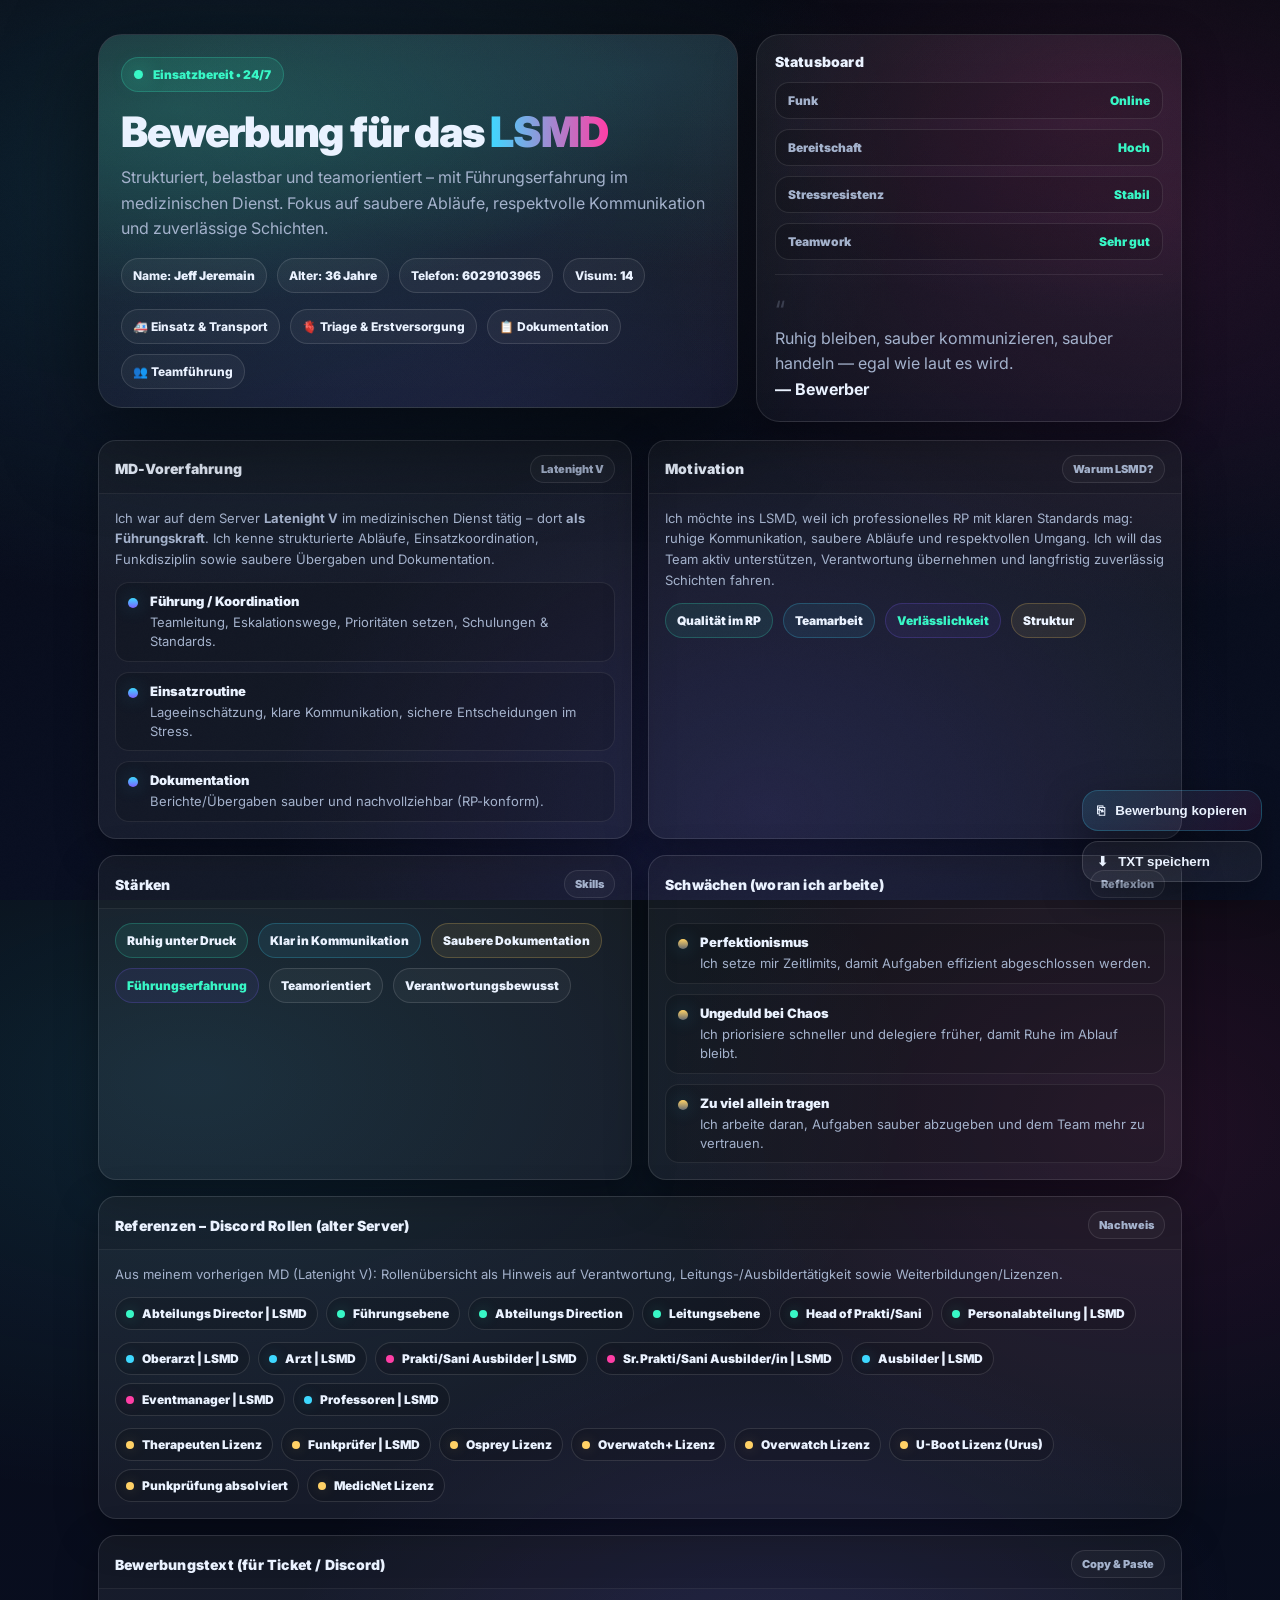
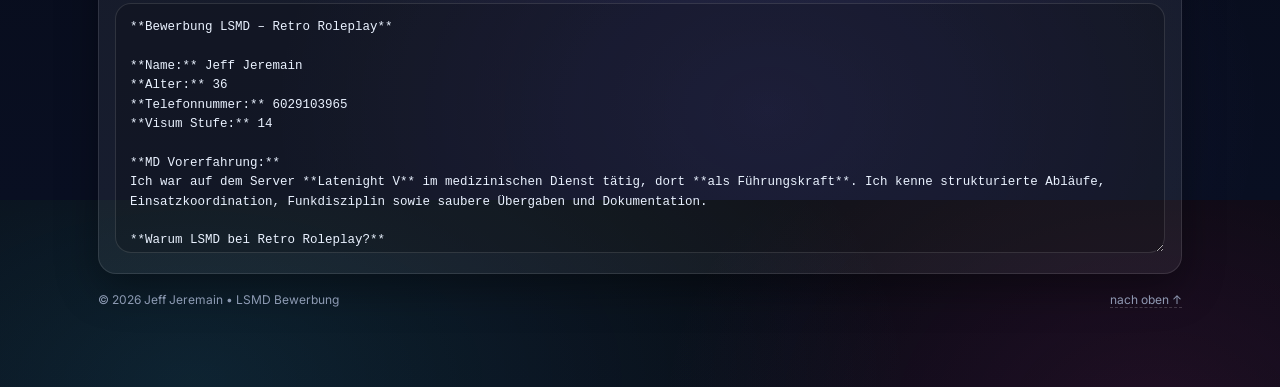
==== index.html @ af3aaa8c "Update index.html" ====
<!doctype html>
<html lang="de">
<head>
  <meta charset="utf-8" />
  <meta name="viewport" content="width=device-width,initial-scale=1" />
  <meta name="theme-color" content="#0b0f1c" />
  <title>LSMD Bewerbung – Jeff Jeremain</title>

  <link rel="preconnect" href="https://fonts.googleapis.com">
  <link rel="preconnect" href="https://fonts.gstatic.com" crossorigin>
  <link href="https://fonts.googleapis.com/css2?family=Inter:wght@400;600;700;800;900&display=swap" rel="stylesheet">

  <style>
    :root{
      --bg:#070912;
      --bg2:#090f22;
      --card: rgba(255,255,255,.06);
      --card2: rgba(255,255,255,.045);
      --stroke: rgba(255,255,255,.12);
      --text:#eaf2ff;
      --muted:#a4b2cc;

      --mint:#38f7c6;
      --cyan:#3ed8ff;
      --violet:#7b61ff;
      --pink:#ff3ea6;
      --amber:#ffd166;

      --shadow: 0 26px 90px rgba(0,0,0,.55);
      --shadow2: 0 14px 40px rgba(0,0,0,.35);
      --r: 18px;
      --r2: 24px;

      --mono: ui-monospace, SFMono-Regular, Menlo, Monaco, Consolas, "Liberation Mono", "Courier New", monospace;
    }

    *{box-sizing:border-box}
    html,body{height:100%}
    body{
      margin:0;
      font-family: Inter, system-ui, -apple-system, Segoe UI, Roboto, Arial, sans-serif;
      color: var(--text);
      background:
        radial-gradient(1200px 700px at 15% 20%, rgba(62,216,255,.12), transparent 60%),
        radial-gradient(900px 700px at 90% 25%, rgba(255,62,166,.10), transparent 55%),
        radial-gradient(900px 700px at 60% 90%, rgba(123,97,255,.12), transparent 55%),
        linear-gradient(180deg, var(--bg), var(--bg2));
      overflow-x:hidden;
    }

    /* soft noise overlay */
    .noise{
      position:fixed; inset:0;
      background-image: url("data:image/svg+xml,%3Csvg xmlns='http://www.w3.org/2000/svg' width='120' height='120'%3E%3Cfilter id='n'%3E%3CfeTurbulence type='fractalNoise' baseFrequency='.8' numOctaves='3' stitchTiles='stitch'/%3E%3C/filter%3E%3Crect width='120' height='120' filter='url(%23n)' opacity='.18'/%3E%3C/svg%3E");
      opacity:.08;
      mix-blend-mode: overlay;
      pointer-events:none;
    }

    .wrap{
      max-width: 1120px;
      margin: 0 auto;
      padding: 34px 18px 80px;
    }

    /* Header (no boxes, just clean headline) */
    .headline{
      display:grid;
      grid-template-columns: 1.2fr .8fr;
      gap: 18px;
      align-items: start;
      margin-bottom: 18px;
    }

    .titleCard{
      border-radius: var(--r2);
      background: linear-gradient(180deg, rgba(255,255,255,.07), rgba(255,255,255,.03));
      border: 1px solid rgba(255,255,255,.10);
      box-shadow: var(--shadow);
      padding: 22px 22px 18px;
      position:relative;
      overflow:hidden;
    }
    .titleCard:before{
      content:"";
      position:absolute; inset:-2px;
      background:
        radial-gradient(700px 280px at 12% 20%, rgba(56,247,198,.18), transparent 70%),
        radial-gradient(700px 280px at 85% 10%, rgba(62,216,255,.12), transparent 70%),
        radial-gradient(900px 450px at 60% 110%, rgba(123,97,255,.10), transparent 65%);
      pointer-events:none;
      opacity:1;
    }

    .pill{
      display:inline-flex;
      align-items:center;
      gap:10px;
      padding: 9px 12px;
      border-radius: 999px;
      background: rgba(56,247,198,.10);
      border: 1px solid rgba(56,247,198,.22);
      color: var(--mint);
      font-weight: 900;
      font-size: 12px;
      position:relative;
      z-index:1;
    }
    .dot{
      width: 9px; height: 9px;
      border-radius: 50%;
      background: var(--mint);
      box-shadow: 0 0 20px rgba(56,247,198,.6);
    }

    h1{
      margin: 14px 0 8px;
      font-size: 42px;
      letter-spacing: -1.2px;
      font-weight: 900;
      position:relative;
      z-index:1;
    }
    .grad{
      background: linear-gradient(90deg, var(--cyan), var(--pink));
      -webkit-background-clip:text;
      background-clip:text;
      color: transparent;
    }
    .lead{
      margin:0;
      color: var(--muted);
      line-height: 1.6;
      max-width: 64ch;
      position:relative;
      z-index:1;
    }

    .miniMeta{
      margin-top: 16px;
      display:flex;
      flex-wrap:wrap;
      gap: 10px;
      position:relative;
      z-index:1;
    }
    .chip{
      padding: 9px 11px;
      border-radius: 999px;
      border: 1px solid rgba(255,255,255,.12);
      background: rgba(255,255,255,.045);
      font-weight: 800;
      font-size: 12px;
      color: var(--text);
    }
    .chip b{font-weight:900}

    /* Side info card */
    .side{
      border-radius: var(--r2);
      background: linear-gradient(180deg, rgba(255,255,255,.06), rgba(255,255,255,.03));
      border: 1px solid rgba(255,255,255,.10);
      box-shadow: var(--shadow2);
      padding: 18px;
      overflow:hidden;
      position:relative;
    }
    .side:before{
      content:"";
      position:absolute; inset:-2px;
      background: radial-gradient(500px 300px at 80% 20%, rgba(255,62,166,.10), transparent 70%);
      pointer-events:none;
      opacity:.9;
    }
    .side h2{
      margin:0 0 12px;
      font-size: 14px;
      letter-spacing:.2px;
      font-weight: 900;
      position:relative;
      z-index:1;
    }
    .rows{
      display:grid;
      gap: 10px;
      position:relative;
      z-index:1;
    }
    .row{
      display:flex;
      align-items:center;
      justify-content:space-between;
      gap: 12px;
      padding: 10px 12px;
      border-radius: 14px;
      border: 1px solid rgba(255,255,255,.10);
      background: rgba(0,0,0,.15);
    }
    .k{
      color: var(--muted);
      font-weight: 900;
      font-size: 12px;
    }
    .v{
      font-weight: 900;
      font-size: 12px;
      color: var(--mint);
    }

    .quote{
      margin-top: 14px;
      padding-top: 14px;
      border-top: 1px solid rgba(255,255,255,.08);
      color: var(--muted);
      line-height: 1.6;
      position:relative;
      z-index:1;
    }
    .quote strong{color:var(--text)}
    .quote .q{
      font-size: 28px;
      opacity: .25;
      margin-bottom: -8px;
    }

    /* Main layout */
    .grid{
      margin-top: 18px;
      display:grid;
      grid-template-columns: 1fr 1fr;
      gap: 16px;
    }

    .card{
      border-radius: var(--r);
      background: var(--card);
      border: 1px solid rgba(255,255,255,.11);
      box-shadow: var(--shadow2);
      overflow:hidden;
    }
    .cardHead{
      padding: 14px 16px 10px;
      background: rgba(0,0,0,.12);
      border-bottom: 1px solid rgba(255,255,255,.07);
      display:flex;
      align-items:center;
      justify-content:space-between;
      gap: 10px;
    }
    .cardHead h3{
      margin:0;
      font-size: 14px;
      font-weight: 900;
      letter-spacing:.2px;
    }
    .badge{
      font-size: 11px;
      font-weight: 900;
      color: var(--muted);
      border: 1px solid rgba(255,255,255,.10);
      padding: 6px 10px;
      border-radius: 999px;
      background: rgba(255,255,255,.03);
      white-space:nowrap;
    }
    .cardBody{padding: 14px 16px 16px;}
    .p{margin:0; color: var(--muted); line-height: 1.6; font-size: 13px}

    .timeline{
      margin-top: 12px;
      display:grid;
      gap: 10px;
    }
    .tl{
      display:flex;
      gap: 12px;
      padding: 10px 12px;
      border-radius: 14px;
      background: rgba(0,0,0,.14);
      border: 1px solid rgba(255,255,255,.08);
      align-items:flex-start;
    }
    .b{
      width: 10px; height: 10px;
      border-radius: 50%;
      margin-top: 5px;
      background: linear-gradient(180deg, var(--cyan), var(--violet));
      box-shadow: 0 0 18px rgba(62,216,255,.28);
      flex:0 0 auto;
    }
    .tlt{font-weight: 900; font-size: 13px}
    .tld{margin-top:4px; color: var(--muted); font-size: 13px; line-height: 1.45}

    .pillset{
      margin-top: 12px;
      display:flex;
      flex-wrap:wrap;
      gap: 10px;
    }
    .pill2{
      padding: 9px 11px;
      border-radius: 999px;
      font-weight: 900;
      font-size: 12px;
      border: 1px solid rgba(255,255,255,.12);
      background: rgba(255,255,255,.045);
    }
    .pill2.m{border-color: rgba(56,247,198,.22); background: rgba(56,247,198,.08)}
    .pill2.c{border-color: rgba(62,216,255,.22); background: rgba(62,216,255,.08)}
    .pill2.v{border-color: rgba(123,97,255,.22); background: rgba(123,97,255,.08)}
    .pill2.a{border-color: rgba(255,209,102,.22); background: rgba(255,209,102,.08)}

    /* Roles */
    .roleGrid{
      display:flex;
      flex-wrap:wrap;
      gap: 8px;
      margin-top: 12px;
    }
    .tag{
      padding: 8px 10px;
      border-radius: 999px;
      border: 1px solid rgba(255,255,255,.12);
      background: rgba(0,0,0,.14);
      font-weight: 900;
      font-size: 12px;
      display:inline-flex;
      align-items:center;
      gap: 8px;
    }
    .mini{
      width: 8px; height: 8px;
      border-radius: 50%;
      background: var(--cyan);
      box-shadow: 0 0 14px rgba(62,216,255,.25);
    }
    .leadTag .mini{background: var(--mint); box-shadow: 0 0 14px rgba(56,247,198,.25)}
    .licTag .mini{background: var(--amber); box-shadow: 0 0 14px rgba(255,209,102,.22)}
    .specTag .mini{background: var(--pink); box-shadow: 0 0 14px rgba(255,62,166,.22)}

    /* Ticket text */
    .wide{grid-column: 1 / -1;}
    textarea{
      width:100%;
      min-height: 250px;
      resize: vertical;
      border-radius: 16px;
      border:1px solid rgba(255,255,255,.12);
      background: rgba(0,0,0,.18);
      color: var(--text);
      padding: 14px;
      font-family: var(--mono);
      font-size: 12.5px;
      line-height: 1.55;
      outline:none;
    }

    /* Floating buttons (no top boxes) */
    .fab{
      position: fixed;
      right: 18px;
      bottom: 18px;
      display:flex;
      flex-direction:column;
      gap: 10px;
      z-index: 99;
    }
    .fab button{
      border: 1px solid rgba(255,255,255,.13);
      background: rgba(255,255,255,.06);
      color: var(--text);
      border-radius: 16px;
      padding: 12px 14px;
      font-weight: 900;
      cursor:pointer;
      box-shadow: var(--shadow2);
      display:flex;
      align-items:center;
      gap: 10px;
      transition: transform .12s ease, border-color .12s ease, background .12s ease;
    }
    .fab button:hover{transform: translateY(-1px); border-color: rgba(255,255,255,.25)}
    .fab button.primary{
      background: linear-gradient(135deg, rgba(62,216,255,.12), rgba(255,62,166,.10));
      border-color: rgba(62,216,255,.22);
    }

    /* Toast */
    .toast{
      position: fixed;
      left: 50%;
      bottom: 22px;
      transform: translateX(-50%);
      background: rgba(10,14,28,.88);
      border: 1px solid rgba(255,255,255,.12);
      padding: 10px 12px;
      border-radius: 999px;
      font-weight: 900;
      font-size: 12px;
      color: var(--text);
      box-shadow: var(--shadow2);
      backdrop-filter: blur(10px);
      opacity: 0;
      pointer-events:none;
      transition: opacity .18s ease, transform .18s ease;
      z-index: 100;
    }
    .toast.show{opacity:1; transform: translateX(-50%) translateY(-4px)}

    footer{
      margin-top: 18px;
      color: rgba(164,178,204,.85);
      font-size: 12px;
      display:flex;
      justify-content:space-between;
      gap: 12px;
      flex-wrap:wrap;
    }
    footer a{
      color: inherit;
      text-decoration:none;
      border-bottom: 1px dashed rgba(255,255,255,.18);
    }
    footer a:hover{border-bottom-color: rgba(255,255,255,.45)}

    @media (max-width: 980px){
      .headline{grid-template-columns: 1fr}
      .grid{grid-template-columns: 1fr}
      h1{font-size: 34px}
      .fab{right: 12px; bottom: 12px}
    }
  </style>
</head>

<body>
  <div class="noise" aria-hidden="true"></div>

  <main class="wrap">
    <section class="headline" aria-label="Titelbereich">
      <div class="titleCard">
        <div class="pill"><span class="dot"></span> Einsatzbereit • 24/7</div>
        <h1>Bewerbung für das <span class="grad">LSMD</span></h1>
        <p class="lead">
          Strukturiert, belastbar und teamorientiert – mit Führungserfahrung im medizinischen Dienst.
          Fokus auf saubere Abläufe, respektvolle Kommunikation und zuverlässige Schichten.
        </p>

        <div class="miniMeta" aria-label="Kurzdaten">
          <span class="chip">Name: <b>Jeff Jeremain</b></span>
          <span class="chip">Alter: <b>36 Jahre</b></span>
          <span class="chip">Telefon: <b>6029103965</b></span>
          <span class="chip">Visum: <b>14</b></span>
        </div>

        <div class="miniMeta" aria-label="Skills">
          <span class="chip">🚑 Einsatz & Transport</span>
          <span class="chip">🫀 Triage & Erstversorgung</span>
          <span class="chip">📋 Dokumentation</span>
          <span class="chip">👥 Teamführung</span>
        </div>
      </div>

      <aside class="side" aria-label="Statusboard">
        <h2>Statusboard</h2>
        <div class="rows">
          <div class="row"><span class="k">Funk</span><span class="v">Online</span></div>
          <div class="row"><span class="k">Bereitschaft</span><span class="v">Hoch</span></div>
          <div class="row"><span class="k">Stressresistenz</span><span class="v">Stabil</span></div>
          <div class="row"><span class="k">Teamwork</span><span class="v">Sehr gut</span></div>
        </div>

        <div class="quote">
          <div class="q">“</div>
          Ruhig bleiben, sauber kommunizieren, sauber handeln — egal wie laut es wird.<br>
          <strong>— Bewerber</strong>
        </div>
      </aside>
    </section>

    <section class="grid" aria-label="Inhalte">
      <article class="card">
        <div class="cardHead">
          <h3>MD-Vorerfahrung</h3>
          <span class="badge">Latenight V</span>
        </div>
        <div class="cardBody">
          <p class="p">
            Ich war auf dem Server <b>Latenight V</b> im medizinischen Dienst tätig – dort <b>als Führungskraft</b>.
            Ich kenne strukturierte Abläufe, Einsatzkoordination, Funkdisziplin sowie saubere Übergaben und Dokumentation.
          </p>

          <div class="timeline">
            <div class="tl">
              <span class="b"></span>
              <div>
                <div class="tlt">Führung / Koordination</div>
                <div class="tld">Teamleitung, Eskalationswege, Prioritäten setzen, Schulungen & Standards.</div>
              </div>
            </div>
            <div class="tl">
              <span class="b"></span>
              <div>
                <div class="tlt">Einsatzroutine</div>
                <div class="tld">Lageeinschätzung, klare Kommunikation, sichere Entscheidungen im Stress.</div>
              </div>
            </div>
            <div class="tl">
              <span class="b"></span>
              <div>
                <div class="tlt">Dokumentation</div>
                <div class="tld">Berichte/Übergaben sauber und nachvollziehbar (RP-konform).</div>
              </div>
            </div>
          </div>
        </div>
      </article>

      <article class="card">
        <div class="cardHead">
          <h3>Motivation</h3>
          <span class="badge">Warum LSMD?</span>
        </div>
        <div class="cardBody">
          <p class="p">
            Ich möchte ins LSMD, weil ich professionelles RP mit klaren Standards mag: ruhige Kommunikation,
            saubere Abläufe und respektvollen Umgang. Ich will das Team aktiv unterstützen, Verantwortung übernehmen
            und langfristig zuverlässig Schichten fahren.
          </p>

          <div class="pillset">
            <span class="pill2 m">Qualität im RP</span>
            <span class="pill2 c">Teamarbeit</span>
            <span class="pill2 v">Verlässlichkeit</span>
            <span class="pill2 a">Struktur</span>
          </div>
        </div>
      </article>

      <article class="card">
        <div class="cardHead">
          <h3>Stärken</h3>
          <span class="badge">Skills</span>
        </div>
        <div class="cardBody">
          <div class="pillset" style="margin-top:0">
            <span class="pill2 m">Ruhig unter Druck</span>
            <span class="pill2 c">Klar in Kommunikation</span>
            <span class="pill2 a">Saubere Dokumentation</span>
            <span class="pill2 v">Führungserfahrung</span>
            <span class="pill2">Teamorientiert</span>
            <span class="pill2">Verantwortungsbewusst</span>
          </div>
        </div>
      </article>

      <article class="card">
        <div class="cardHead">
          <h3>Schwächen (woran ich arbeite)</h3>
          <span class="badge">Reflexion</span>
        </div>
        <div class="cardBody">
          <div class="timeline" style="margin-top:0">
            <div class="tl">
              <span class="b" style="background:linear-gradient(180deg,var(--amber),rgba(255,255,255,.35))"></span>
              <div>
                <div class="tlt">Perfektionismus</div>
                <div class="tld">Ich setze mir Zeitlimits, damit Aufgaben effizient abgeschlossen werden.</div>
              </div>
            </div>
            <div class="tl">
              <span class="b" style="background:linear-gradient(180deg,var(--amber),rgba(255,255,255,.35))"></span>
              <div>
                <div class="tlt">Ungeduld bei Chaos</div>
                <div class="tld">Ich priorisiere schneller und delegiere früher, damit Ruhe im Ablauf bleibt.</div>
              </div>
            </div>
            <div class="tl">
              <span class="b" style="background:linear-gradient(180deg,var(--amber),rgba(255,255,255,.35))"></span>
              <div>
                <div class="tlt">Zu viel allein tragen</div>
                <div class="tld">Ich arbeite daran, Aufgaben sauber abzugeben und dem Team mehr zu vertrauen.</div>
              </div>
            </div>
          </div>
        </div>
      </article>

      <article class="card wide">
        <div class="cardHead">
          <h3>Referenzen – Discord Rollen (alter Server)</h3>
          <span class="badge">Nachweis</span>
        </div>
        <div class="cardBody">
          <p class="p">
            Aus meinem vorherigen MD (Latenight V): Rollenübersicht als Hinweis auf Verantwortung, Leitungs-/Ausbildertätigkeit
            sowie Weiterbildungen/Lizenzen.
          </p>

          <div class="roleGrid" aria-label="Führung">
            <span class="tag leadTag"><span class="mini"></span> Abteilungs Director | LSMD</span>
            <span class="tag leadTag"><span class="mini"></span> Führungsebene</span>
            <span class="tag leadTag"><span class="mini"></span> Abteilungs Direction</span>
            <span class="tag leadTag"><span class="mini"></span> Leitungsebene</span>
            <span class="tag leadTag"><span class="mini"></span> Head of Prakti/Sani</span>
            <span class="tag leadTag"><span class="mini"></span> Personalabteilung | LSMD</span>
          </div>

          <div class="roleGrid" aria-label="Rang">
            <span class="tag"><span class="mini"></span> Oberarzt | LSMD</span>
            <span class="tag"><span class="mini"></span> Arzt | LSMD</span>
            <span class="tag specTag"><span class="mini"></span> Prakti/Sani Ausbilder | LSMD</span>
            <span class="tag specTag"><span class="mini"></span> Sr. Prakti/Sani Ausbilder/in | LSMD</span>
            <span class="tag"><span class="mini"></span> Ausbilder | LSMD</span>
            <span class="tag specTag"><span class="mini"></span> Eventmanager | LSMD</span>
            <span class="tag"><span class="mini"></span> Professoren | LSMD</span>
          </div>

          <div class="roleGrid" aria-label="Lizenzen">
            <span class="tag licTag"><span class="mini"></span> Therapeuten Lizenz</span>
            <span class="tag licTag"><span class="mini"></span> Funkprüfer | LSMD</span>
            <span class="tag licTag"><span class="mini"></span> Osprey Lizenz</span>
            <span class="tag licTag"><span class="mini"></span> Overwatch+ Lizenz</span>
            <span class="tag licTag"><span class="mini"></span> Overwatch Lizenz</span>
            <span class="tag licTag"><span class="mini"></span> U-Boot Lizenz (Urus)</span>
            <span class="tag licTag"><span class="mini"></span> Punkprüfung absolviert</span>
            <span class="tag licTag"><span class="mini"></span> MedicNet Lizenz</span>
          </div>
        </div>
      </article>

      <article class="card wide">
        <div class="cardHead">
          <h3>Bewerbungstext (für Ticket / Discord)</h3>
          <span class="badge">Copy & Paste</span>
        </div>
        <div class="cardBody">
<textarea id="applicationText" spellcheck="false">**Bewerbung LSMD – Retro Roleplay**

**Name:** Jeff Jeremain
**Alter:** 36
**Telefonnummer:** 6029103965
**Visum Stufe:** 14

**MD Vorerfahrung:**
Ich war auf dem Server **Latenight V** im medizinischen Dienst tätig, dort **als Führungskraft**. Ich kenne strukturierte Abläufe, Einsatzkoordination, Funkdisziplin sowie saubere Übergaben und Dokumentation.

**Warum LSMD bei Retro Roleplay?**
Ich möchte ins LSMD, weil ich professionelles RP mit klaren Standards mag: ruhige Kommunikation, saubere Abläufe und respektvollen Umgang. Ich will das Team aktiv unterstützen, Verantwortung übernehmen und langfristig zuverlässig Schichten fahren.

**Stärken:**
- ruhig & belastbar unter Druck
- teamorientiert und klar in der Kommunikation
- strukturierte Arbeitsweise + Dokumentation

**Schwächen (woran ich arbeite):**
- Perfektionismus → ich setze mir Zeitlimits
- Ungeduld bei Chaos → Prioritäten schneller setzen
- Aufgaben abgeben → besser delegieren

**Referenzen (alter Server – Latenight V / LSMD):**
- Leitung/Führung & Personalabteilung (u.a. Abteilungs Director, Head of Prakti/Sani)
- Oberarzt / Ausbilder (Prakti/Sani, Sr. Ausbilder/in)
- Lizenzen/Weiterbildung (Funkprüfer, MedicNet, Overwatch, Osprey, u.a.)

Ich freue mich auf ein Gespräch / eine Probeschicht.</textarea>
        </div>
      </article>
    </section>

    <footer>
      <div>© <span id="year"></span> Jeff Jeremain • LSMD Bewerbung</div>
      <div><a href="#" id="top">nach oben ↑</a></div>
    </footer>
  </main>

  <div class="fab" aria-label="Aktionen">
    <button class="primary" id="copyBtn"><span>⎘</span> Bewerbung kopieren</button>
    <button id="dlBtn"><span>⬇</span> TXT speichern</button>
  </div>

  <div class="toast" id="toast" role="status" aria-live="polite" aria-atomic="true"></div>

  <script>
    const $ = (s) => document.querySelector(s);

    const toast = (msg) => {
      const el = $("#toast");
      el.textContent = msg;
      el.classList.add("show");
      clearTimeout(toast._t);
      toast._t = setTimeout(() => el.classList.remove("show"), 1600);
    };

    const copyApp = async () => {
      const ta = $("#applicationText");
      const txt = ta.value.trim();
      try{
        await navigator.clipboard.writeText(txt);
        toast("Bewerbung kopiert ✅");
      }catch{
        ta.focus(); ta.select();
        document.execCommand("copy");
        toast("Bewerbung kopiert ✅");
      }
    };

    const downloadTxt = () => {
      const txt = $("#applicationText").value.trim();
      const blob = new Blob([txt], { type: "text/plain;charset=utf-8" });
      const url = URL.createObjectURL(blob);
      const a = document.createElement("a");
      a.href = url;
      a.download = "LSMD_Bewerbung_Jeff_Jeremain.txt";
      document.body.appendChild(a);
      a.click();
      a.remove();
      URL.revokeObjectURL(url);
      toast("TXT gespeichert ⬇");
    };

    (() => {
      $("#year").textContent = new Date().getFullYear();

      // Hook both copy buttons (same id in DOM is bad; so target the floating one)
      $("#copyBtn").addEventListener("click", copyApp);
      $("#dlBtn").addEventListener("click", downloadTxt);

      $("#top").addEventListener("click", (e) => {
        e.preventDefault();
        window.scrollTo({ top: 0, behavior: "smooth" });
      });
    })();
  </script>
</body>
</html>
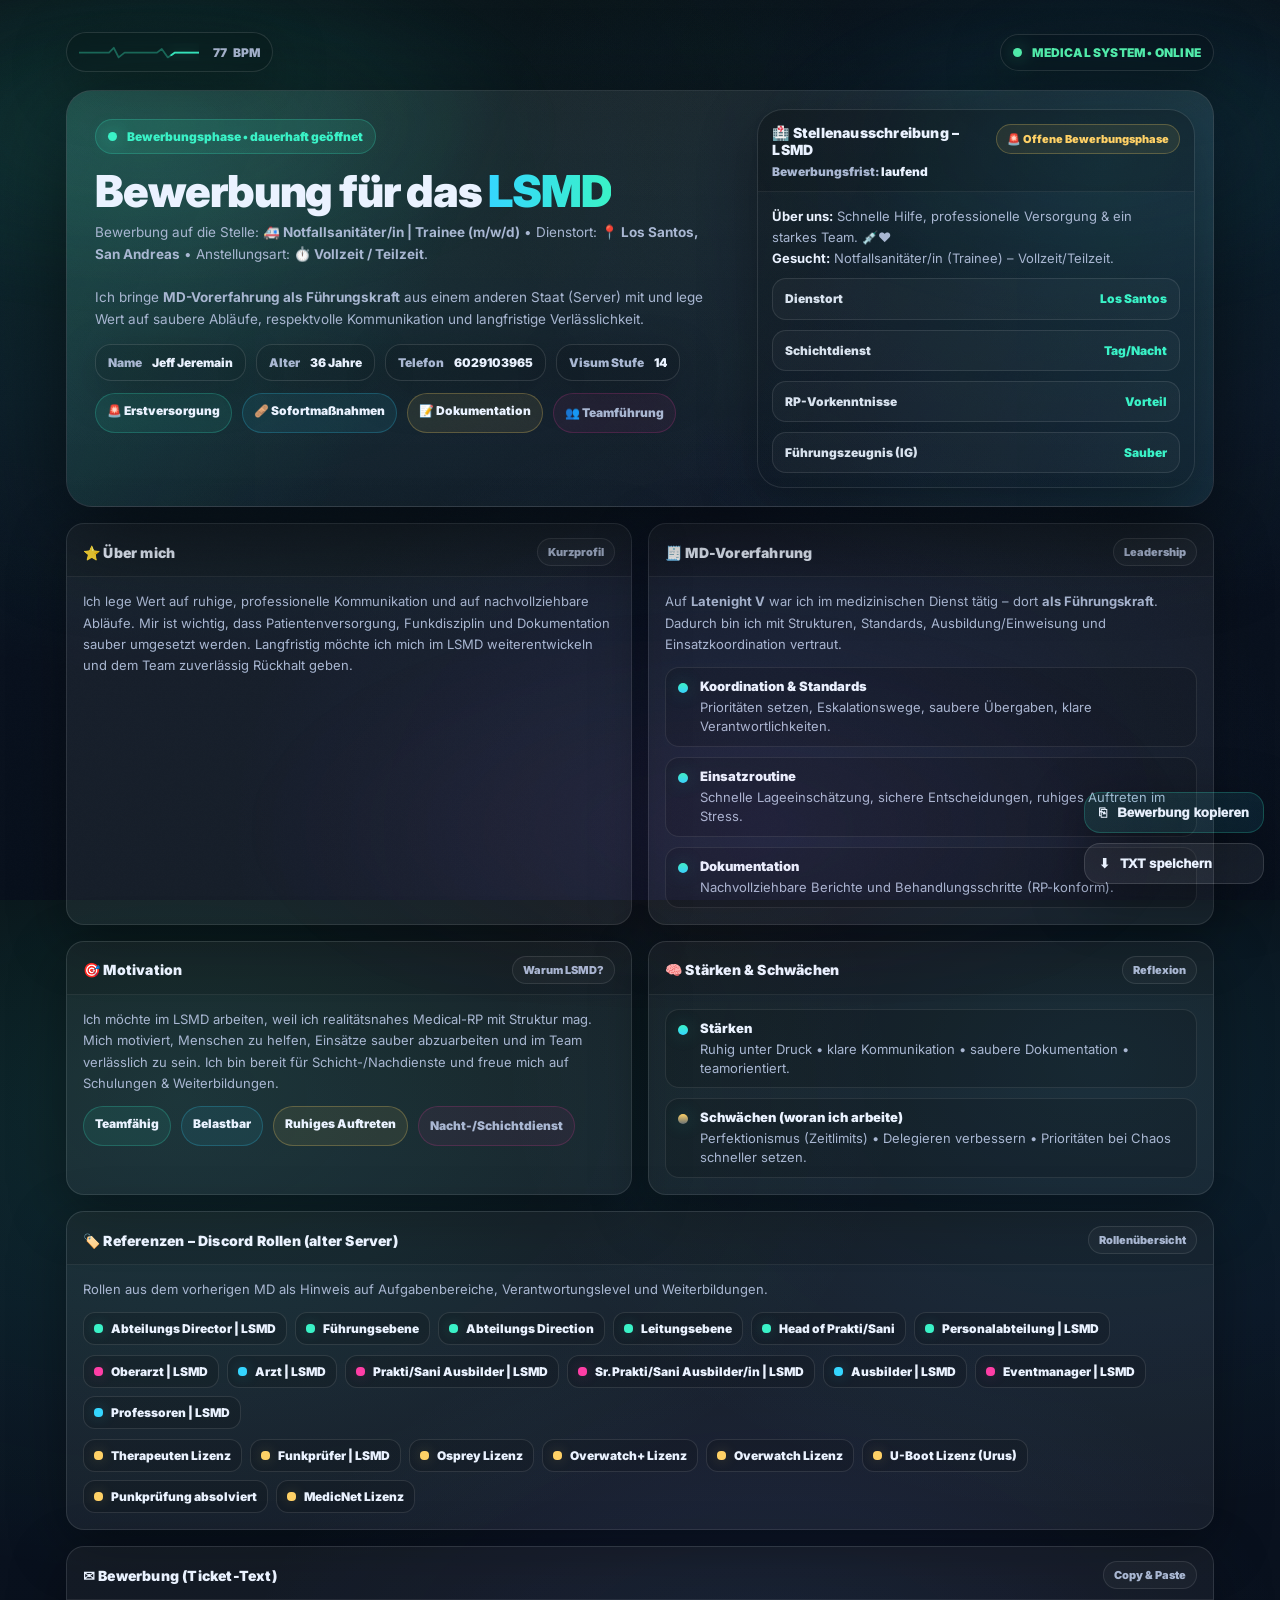
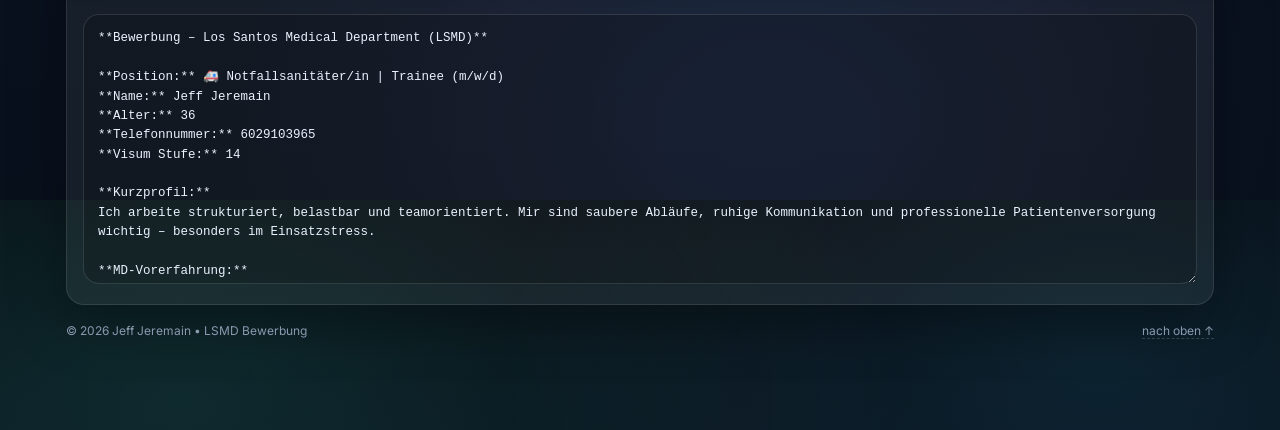
==== commit 0d6fae1b: "Update index.html" ====
--- a/index.html
+++ b/index.html
@@ -2,9 +2,9 @@
 <html lang="de">
 <head>
   <meta charset="utf-8" />
-  <meta name="viewport" content="width=device-width,initial-scale=1" />
-  <meta name="theme-color" content="#0b0f1c" />
-  <title>LSMD Bewerbung – Jeff Jeremain</title>
+  <meta name="viewport" content="width=device-width, initial-scale=1" />
+  <meta name="theme-color" content="#0b1220" />
+  <title>LSMD • Bewerbung • Jeff Jeremain</title>
 
   <link rel="preconnect" href="https://fonts.googleapis.com">
   <link rel="preconnect" href="https://fonts.gstatic.com" crossorigin>
@@ -12,24 +12,28 @@
 
   <style>
     :root{
-      --bg:#070912;
-      --bg2:#090f22;
-      --card: rgba(255,255,255,.06);
-      --card2: rgba(255,255,255,.045);
-      --stroke: rgba(255,255,255,.12);
+      --bg0:#070b12;
+      --bg1:#0a1220;
+      --bg2:#08101c;
+      --panel: rgba(255,255,255,.06);
+      --panel2: rgba(255,255,255,.04);
+      --stroke: rgba(255,255,255,.10);
       --text:#eaf2ff;
-      --muted:#a4b2cc;
-
-      --mint:#38f7c6;
-      --cyan:#3ed8ff;
-      --violet:#7b61ff;
+      --muted:#a9b7d2;
+
+      --mint:#3af2c7;
+      --teal:#16e0c3;
+      --cyan:#35d6ff;
+      --blue:#4d79ff;
       --pink:#ff3ea6;
       --amber:#ffd166;
+      --ok:#54f3b0;
 
       --shadow: 0 26px 90px rgba(0,0,0,.55);
-      --shadow2: 0 14px 40px rgba(0,0,0,.35);
+      --shadow2: 0 16px 55px rgba(0,0,0,.35);
+
       --r: 18px;
-      --r2: 24px;
+      --r2: 26px;
 
       --mono: ui-monospace, SFMono-Regular, Menlo, Monaco, Consolas, "Liberation Mono", "Courier New", monospace;
     }
@@ -39,310 +43,369 @@
     body{
       margin:0;
       font-family: Inter, system-ui, -apple-system, Segoe UI, Roboto, Arial, sans-serif;
-      color: var(--text);
+      color:var(--text);
       background:
-        radial-gradient(1200px 700px at 15% 20%, rgba(62,216,255,.12), transparent 60%),
-        radial-gradient(900px 700px at 90% 25%, rgba(255,62,166,.10), transparent 55%),
-        radial-gradient(900px 700px at 60% 90%, rgba(123,97,255,.12), transparent 55%),
-        linear-gradient(180deg, var(--bg), var(--bg2));
+        radial-gradient(1200px 800px at 14% 22%, rgba(58,242,199,.12), transparent 60%),
+        radial-gradient(1000px 760px at 86% 18%, rgba(53,214,255,.10), transparent 60%),
+        radial-gradient(900px 700px at 60% 92%, rgba(77,121,255,.10), transparent 60%),
+        linear-gradient(180deg, var(--bg0), var(--bg1) 45%, var(--bg2));
       overflow-x:hidden;
     }
 
-    /* soft noise overlay */
+    /* subtle animated aurora ribbons = totally different from previous */
+    .aurora{
+      position:fixed; inset:-10%;
+      filter: blur(24px);
+      opacity:.55;
+      pointer-events:none;
+      background:
+        radial-gradient(600px 260px at 18% 20%, rgba(58,242,199,.16), transparent 70%),
+        radial-gradient(520px 240px at 80% 22%, rgba(53,214,255,.12), transparent 70%),
+        radial-gradient(700px 320px at 55% 85%, rgba(255,62,166,.08), transparent 72%);
+      animation: drift 10s ease-in-out infinite alternate;
+    }
+    @keyframes drift{
+      0%{transform: translate3d(-1.5%, -1%, 0) scale(1.02)}
+      100%{transform: translate3d(1.5%, 1%, 0) scale(1.06)}
+    }
+
+    /* soft noise */
     .noise{
       position:fixed; inset:0;
-      background-image: url("data:image/svg+xml,%3Csvg xmlns='http://www.w3.org/2000/svg' width='120' height='120'%3E%3Cfilter id='n'%3E%3CfeTurbulence type='fractalNoise' baseFrequency='.8' numOctaves='3' stitchTiles='stitch'/%3E%3C/filter%3E%3Crect width='120' height='120' filter='url(%23n)' opacity='.18'/%3E%3C/svg%3E");
+      background-image: url("data:image/svg+xml,%3Csvg xmlns='http://www.w3.org/2000/svg' width='140' height='140'%3E%3Cfilter id='n'%3E%3CfeTurbulence type='fractalNoise' baseFrequency='.85' numOctaves='3' stitchTiles='stitch'/%3E%3C/filter%3E%3Crect width='140' height='140' filter='url(%23n)' opacity='.22'/%3E%3C/svg%3E");
       opacity:.08;
       mix-blend-mode: overlay;
       pointer-events:none;
     }
 
     .wrap{
-      max-width: 1120px;
+      max-width: 1180px;
       margin: 0 auto;
-      padding: 34px 18px 80px;
-    }
-
-    /* Header (no boxes, just clean headline) */
-    .headline{
+      padding: 22px 16px 92px;
+    }
+
+    /* ======= TOP STRIP (like your attached "78 BPM + ONLINE") ======= */
+    .topstrip{
+      display:flex;
+      align-items:center;
+      justify-content:space-between;
+      gap:12px;
+      margin-top: 10px;
+      margin-bottom: 18px;
+      flex-wrap:wrap;
+    }
+
+    .micro{
+      display:inline-flex;
+      align-items:center;
+      gap:10px;
+      padding: 10px 12px;
+      border-radius: 999px;
+      border: 1px solid rgba(255,255,255,.12);
+      background: rgba(0,0,0,.18);
+      box-shadow: var(--shadow2);
+      backdrop-filter: blur(10px);
+    }
+
+    .micro .label{
+      font-weight:900;
+      font-size:12px;
+      color: var(--muted);
+      letter-spacing:.2px;
+    }
+
+    .onlineDot{
+      width:9px;height:9px;border-radius:50%;
+      background: var(--ok);
+      box-shadow: 0 0 18px rgba(84,243,176,.55);
+    }
+    .onlineTxt{
+      font-weight:900;
+      font-size:12px;
+      color: var(--ok);
+      letter-spacing:.2px;
+      white-space:nowrap;
+    }
+
+    /* ======= HERO / MAIN ======= */
+    .hero{
+      border-radius: var(--r2);
+      border: 1px solid rgba(255,255,255,.10);
+      background: linear-gradient(180deg, rgba(255,255,255,.07), rgba(255,255,255,.03));
+      box-shadow: var(--shadow);
+      overflow:hidden;
+      position:relative;
+    }
+
+    /* diagonal medical beam */
+    .hero:before{
+      content:"";
+      position:absolute; inset:-1px;
+      background:
+        linear-gradient(115deg, rgba(58,242,199,.14), transparent 35%),
+        linear-gradient(295deg, rgba(53,214,255,.10), transparent 40%);
+      opacity:.85;
+      pointer-events:none;
+    }
+
+    .heroInner{
       display:grid;
       grid-template-columns: 1.2fr .8fr;
-      gap: 18px;
-      align-items: start;
-      margin-bottom: 18px;
-    }
-
-    .titleCard{
-      border-radius: var(--r2);
-      background: linear-gradient(180deg, rgba(255,255,255,.07), rgba(255,255,255,.03));
-      border: 1px solid rgba(255,255,255,.10);
-      box-shadow: var(--shadow);
-      padding: 22px 22px 18px;
+      gap: 16px;
+      padding: 18px;
       position:relative;
-      overflow:hidden;
-    }
-    .titleCard:before{
-      content:"";
-      position:absolute; inset:-2px;
-      background:
-        radial-gradient(700px 280px at 12% 20%, rgba(56,247,198,.18), transparent 70%),
-        radial-gradient(700px 280px at 85% 10%, rgba(62,216,255,.12), transparent 70%),
-        radial-gradient(900px 450px at 60% 110%, rgba(123,97,255,.10), transparent 65%);
-      pointer-events:none;
-      opacity:1;
-    }
-
-    .pill{
+      z-index:1;
+    }
+
+    .heroMain{
+      padding: 10px 10px 12px;
+    }
+
+    .kicker{
       display:inline-flex;
       align-items:center;
       gap:10px;
       padding: 9px 12px;
       border-radius: 999px;
-      background: rgba(56,247,198,.10);
-      border: 1px solid rgba(56,247,198,.22);
+      background: rgba(58,242,199,.10);
+      border: 1px solid rgba(58,242,199,.22);
       color: var(--mint);
       font-weight: 900;
       font-size: 12px;
-      position:relative;
-      z-index:1;
-    }
-    .dot{
+    }
+    .kicker .dot{
       width: 9px; height: 9px;
       border-radius: 50%;
       background: var(--mint);
-      box-shadow: 0 0 20px rgba(56,247,198,.6);
+      box-shadow: 0 0 18px rgba(58,242,199,.6);
     }
 
     h1{
       margin: 14px 0 8px;
-      font-size: 42px;
+      font-size: 44px;
+      font-weight: 950;
       letter-spacing: -1.2px;
-      font-weight: 900;
-      position:relative;
-      z-index:1;
+      line-height: 1.05;
     }
     .grad{
-      background: linear-gradient(90deg, var(--cyan), var(--pink));
+      background: linear-gradient(90deg, var(--cyan), var(--mint));
       -webkit-background-clip:text;
       background-clip:text;
       color: transparent;
     }
-    .lead{
+    .sub{
       margin:0;
       color: var(--muted);
       line-height: 1.6;
-      max-width: 64ch;
-      position:relative;
-      z-index:1;
-    }
-
-    .miniMeta{
-      margin-top: 16px;
+      max-width: 70ch;
+      font-size: 13.5px;
+    }
+
+    .metaRow{
+      margin-top: 14px;
       display:flex;
       flex-wrap:wrap;
-      gap: 10px;
-      position:relative;
-      z-index:1;
-    }
-    .chip{
-      padding: 9px 11px;
-      border-radius: 999px;
+      gap:10px;
+    }
+    .metaChip{
+      padding: 10px 12px;
+      border-radius: 16px;
       border: 1px solid rgba(255,255,255,.12);
-      background: rgba(255,255,255,.045);
-      font-weight: 800;
+      background: rgba(0,0,0,.14);
+      font-weight: 900;
       font-size: 12px;
-      color: var(--text);
-    }
-    .chip b{font-weight:900}
-
-    /* Side info card */
-    .side{
+      box-shadow: 0 12px 40px rgba(0,0,0,.25);
+    }
+    .metaChip span{color: var(--muted); font-weight: 900; margin-right:8px}
+
+    /* ======= RIGHT PANEL: "Recruitment Notice" ======= */
+    .notice{
       border-radius: var(--r2);
-      background: linear-gradient(180deg, rgba(255,255,255,.06), rgba(255,255,255,.03));
       border: 1px solid rgba(255,255,255,.10);
+      background: rgba(0,0,0,.16);
       box-shadow: var(--shadow2);
-      padding: 18px;
       overflow:hidden;
       position:relative;
     }
-    .side:before{
-      content:"";
-      position:absolute; inset:-2px;
-      background: radial-gradient(500px 300px at 80% 20%, rgba(255,62,166,.10), transparent 70%);
-      pointer-events:none;
-      opacity:.9;
-    }
-    .side h2{
-      margin:0 0 12px;
+    .noticeHead{
+      padding: 14px 14px 12px;
+      border-bottom: 1px solid rgba(255,255,255,.07);
+      background: rgba(0,0,0,.14);
+      display:flex;
+      align-items:flex-start;
+      justify-content:space-between;
+      gap:10px;
+    }
+    .noticeHead h2{
+      margin:0;
       font-size: 14px;
+      font-weight: 950;
       letter-spacing:.2px;
-      font-weight: 900;
-      position:relative;
-      z-index:1;
-    }
-    .rows{
+    }
+    .pillWarn{
+      padding: 7px 10px;
+      border-radius: 999px;
+      border: 1px solid rgba(255,209,102,.25);
+      background: rgba(255,209,102,.08);
+      color: var(--amber);
+      font-weight: 950;
+      font-size: 11px;
+      white-space:nowrap;
+    }
+    .noticeBody{
+      padding: 14px;
+      color: var(--muted);
+      line-height: 1.6;
+      font-size: 13px;
+    }
+    .noticeBody b{color: var(--text)}
+    .noticeList{
+      margin: 10px 0 0;
+      padding: 0;
+      list-style:none;
       display:grid;
       gap: 10px;
-      position:relative;
-      z-index:1;
-    }
-    .row{
-      display:flex;
-      align-items:center;
-      justify-content:space-between;
-      gap: 12px;
+    }
+    .noticeList li{
       padding: 10px 12px;
       border-radius: 14px;
       border: 1px solid rgba(255,255,255,.10);
-      background: rgba(0,0,0,.15);
-    }
-    .k{
-      color: var(--muted);
-      font-weight: 900;
-      font-size: 12px;
-    }
-    .v{
-      font-weight: 900;
-      font-size: 12px;
-      color: var(--mint);
-    }
-
-    .quote{
-      margin-top: 14px;
-      padding-top: 14px;
-      border-top: 1px solid rgba(255,255,255,.08);
-      color: var(--muted);
-      line-height: 1.6;
-      position:relative;
-      z-index:1;
-    }
-    .quote strong{color:var(--text)}
-    .quote .q{
-      font-size: 28px;
-      opacity: .25;
-      margin-bottom: -8px;
-    }
-
-    /* Main layout */
-    .grid{
-      margin-top: 18px;
-      display:grid;
-      grid-template-columns: 1fr 1fr;
-      gap: 16px;
-    }
-
-    .card{
-      border-radius: var(--r);
-      background: var(--card);
-      border: 1px solid rgba(255,255,255,.11);
-      box-shadow: var(--shadow2);
-      overflow:hidden;
-    }
-    .cardHead{
-      padding: 14px 16px 10px;
-      background: rgba(0,0,0,.12);
-      border-bottom: 1px solid rgba(255,255,255,.07);
+      background: rgba(255,255,255,.03);
       display:flex;
       align-items:center;
       justify-content:space-between;
       gap: 10px;
     }
+    .noticeList .k{
+      font-weight: 950;
+      color: rgba(233,243,255,.92);
+      font-size: 12px;
+    }
+    .noticeList .v{
+      font-weight: 950;
+      color: var(--mint);
+      font-size: 12px;
+      text-align:right;
+    }
+
+    /* ======= SECTIONS ======= */
+    .sections{
+      margin-top: 16px;
+      display:grid;
+      grid-template-columns: 1fr 1fr;
+      gap: 16px;
+    }
+
+    .card{
+      border-radius: var(--r);
+      border: 1px solid rgba(255,255,255,.10);
+      background: var(--panel);
+      box-shadow: var(--shadow2);
+      overflow:hidden;
+    }
+    .cardHead{
+      padding: 14px 16px 10px;
+      display:flex;
+      justify-content:space-between;
+      align-items:center;
+      gap:10px;
+      border-bottom: 1px solid rgba(255,255,255,.07);
+      background: rgba(0,0,0,.12);
+    }
     .cardHead h3{
       margin:0;
       font-size: 14px;
-      font-weight: 900;
+      font-weight: 950;
       letter-spacing:.2px;
     }
     .badge{
-      font-size: 11px;
-      font-weight: 900;
-      color: var(--muted);
-      border: 1px solid rgba(255,255,255,.10);
       padding: 6px 10px;
       border-radius: 999px;
+      border: 1px solid rgba(255,255,255,.10);
       background: rgba(255,255,255,.03);
+      font-weight: 950;
+      font-size: 11px;
+      color: var(--muted);
       white-space:nowrap;
     }
     .cardBody{padding: 14px 16px 16px;}
-    .p{margin:0; color: var(--muted); line-height: 1.6; font-size: 13px}
-
-    .timeline{
-      margin-top: 12px;
-      display:grid;
-      gap: 10px;
-    }
+    .p{
+      margin:0;
+      color: var(--muted);
+      line-height: 1.65;
+      font-size: 13px;
+    }
+
+    .timeline{margin-top:12px; display:grid; gap:10px}
     .tl{
       display:flex;
       gap: 12px;
       padding: 10px 12px;
       border-radius: 14px;
+      border: 1px solid rgba(255,255,255,.09);
       background: rgba(0,0,0,.14);
-      border: 1px solid rgba(255,255,255,.08);
       align-items:flex-start;
     }
-    .b{
-      width: 10px; height: 10px;
-      border-radius: 50%;
-      margin-top: 5px;
-      background: linear-gradient(180deg, var(--cyan), var(--violet));
-      box-shadow: 0 0 18px rgba(62,216,255,.28);
-      flex:0 0 auto;
-    }
-    .tlt{font-weight: 900; font-size: 13px}
+    .bullet{
+      width:10px;height:10px;border-radius:50%;
+      margin-top:5px; flex:0 0 auto;
+      background: linear-gradient(180deg, var(--mint), var(--cyan));
+      box-shadow: 0 0 18px rgba(58,242,199,.25);
+    }
+    .tlt{font-weight: 950; font-size: 13px}
     .tld{margin-top:4px; color: var(--muted); font-size: 13px; line-height: 1.45}
 
-    .pillset{
-      margin-top: 12px;
-      display:flex;
-      flex-wrap:wrap;
-      gap: 10px;
-    }
+    .pillset{margin-top:12px; display:flex; flex-wrap:wrap; gap:10px}
     .pill2{
       padding: 9px 11px;
       border-radius: 999px;
-      font-weight: 900;
+      font-weight: 950;
       font-size: 12px;
       border: 1px solid rgba(255,255,255,.12);
-      background: rgba(255,255,255,.045);
-    }
-    .pill2.m{border-color: rgba(56,247,198,.22); background: rgba(56,247,198,.08)}
-    .pill2.c{border-color: rgba(62,216,255,.22); background: rgba(62,216,255,.08)}
-    .pill2.v{border-color: rgba(123,97,255,.22); background: rgba(123,97,255,.08)}
-    .pill2.a{border-color: rgba(255,209,102,.22); background: rgba(255,209,102,.08)}
-
-    /* Roles */
-    .roleGrid{
+      background: rgba(255,255,255,.04);
+    }
+    .pill2.m{border-color: rgba(58,242,199,.22); background: rgba(58,242,199,.08)}
+    .pill2.c{border-color: rgba(53,214,255,.22); background: rgba(53,214,255,.08)}
+    .pill2.a{border-color: rgba(255,209,102,.25); background: rgba(255,209,102,.08)}
+    .pill2.p{border-color: rgba(255,62,166,.18); background: rgba(255,62,166,.06)}
+
+    /* Roles as “certification wall” (different styling) */
+    .rolesWrap{
+      margin-top: 12px;
+      display:grid;
+      gap: 10px;
+    }
+    .roleRow{
       display:flex;
       flex-wrap:wrap;
       gap: 8px;
-      margin-top: 12px;
     }
     .tag{
       padding: 8px 10px;
-      border-radius: 999px;
-      border: 1px solid rgba(255,255,255,.12);
+      border-radius: 12px;
+      border: 1px solid rgba(255,255,255,.11);
       background: rgba(0,0,0,.14);
-      font-weight: 900;
+      font-weight: 950;
       font-size: 12px;
       display:inline-flex;
       align-items:center;
-      gap: 8px;
-    }
-    .mini{
-      width: 8px; height: 8px;
-      border-radius: 50%;
+      gap:8px;
+    }
+    .tag .mini{
+      width: 9px; height: 9px;
+      border-radius: 4px;
       background: var(--cyan);
-      box-shadow: 0 0 14px rgba(62,216,255,.25);
-    }
-    .leadTag .mini{background: var(--mint); box-shadow: 0 0 14px rgba(56,247,198,.25)}
-    .licTag .mini{background: var(--amber); box-shadow: 0 0 14px rgba(255,209,102,.22)}
-    .specTag .mini{background: var(--pink); box-shadow: 0 0 14px rgba(255,62,166,.22)}
+      box-shadow: 0 0 14px rgba(53,214,255,.25);
+    }
+    .tag.lead .mini{background: var(--mint); box-shadow: 0 0 14px rgba(58,242,199,.22)}
+    .tag.lic .mini{background: var(--amber); box-shadow: 0 0 14px rgba(255,209,102,.22)}
+    .tag.spec .mini{background: var(--pink); box-shadow: 0 0 14px rgba(255,62,166,.22)}
 
     /* Ticket text */
-    .wide{grid-column: 1 / -1;}
+    .wide{grid-column:1 / -1;}
     textarea{
       width:100%;
-      min-height: 250px;
+      min-height: 270px;
       resize: vertical;
       border-radius: 16px;
       border:1px solid rgba(255,255,255,.12);
@@ -355,34 +418,89 @@
       outline:none;
     }
 
-    /* Floating buttons (no top boxes) */
+    /* ======= REACTIVE HEART MONITOR (small + subtle) ======= */
+    .monitor{
+      display:inline-flex;
+      align-items:center;
+      gap:10px;
+      padding: 10px 12px;
+      border-radius: 999px;
+      border: 1px solid rgba(255,255,255,.12);
+      background: rgba(0,0,0,.18);
+      box-shadow: var(--shadow2);
+      backdrop-filter: blur(10px);
+    }
+    .monitor svg{
+      width: 120px;
+      height: 18px;
+      display:block;
+    }
+    .bpm{
+      font-weight: 950;
+      font-size: 12px;
+      color: rgba(233,243,255,.95);
+      white-space:nowrap;
+    }
+    .bpm span{
+      color: var(--muted);
+      font-weight: 950;
+      margin-left:4px;
+    }
+
+    /* line animation */
+    .ekg path.base{
+      stroke: rgba(58,242,199,.35);
+      stroke-width: 3;
+      fill:none;
+      stroke-linecap: round;
+      stroke-linejoin: round;
+    }
+    .ekg path.live{
+      stroke: rgba(58,242,199,.95);
+      stroke-width: 3;
+      fill:none;
+      stroke-linecap: round;
+      stroke-linejoin: round;
+      stroke-dasharray: 180;
+      stroke-dashoffset: 180;
+      animation: dash 1.55s linear infinite;
+      filter: drop-shadow(0 0 10px rgba(58,242,199,.30));
+    }
+    @keyframes dash{
+      0%{stroke-dashoffset:180; opacity:.0}
+      10%{opacity:1}
+      60%{opacity:1}
+      100%{stroke-dashoffset:-180; opacity:.0}
+    }
+
+    /* Floating actions */
     .fab{
-      position: fixed;
-      right: 18px;
-      bottom: 18px;
+      position:fixed;
+      right: 16px;
+      bottom: 16px;
       display:flex;
       flex-direction:column;
-      gap: 10px;
-      z-index: 99;
+      gap:10px;
+      z-index:99;
     }
     .fab button{
+      cursor:pointer;
+      border-radius: 16px;
+      padding: 12px 14px;
       border: 1px solid rgba(255,255,255,.13);
       background: rgba(255,255,255,.06);
       color: var(--text);
-      border-radius: 16px;
-      padding: 12px 14px;
-      font-weight: 900;
-      cursor:pointer;
-      box-shadow: var(--shadow2);
+      font-weight: 950;
       display:flex;
       align-items:center;
-      gap: 10px;
+      gap:10px;
+      box-shadow: var(--shadow2);
       transition: transform .12s ease, border-color .12s ease, background .12s ease;
     }
     .fab button:hover{transform: translateY(-1px); border-color: rgba(255,255,255,.25)}
     .fab button.primary{
-      background: linear-gradient(135deg, rgba(62,216,255,.12), rgba(255,62,166,.10));
-      border-color: rgba(62,216,255,.22);
+      background: linear-gradient(135deg, rgba(58,242,199,.10), rgba(53,214,255,.08));
+      border-color: rgba(58,242,199,.22);
     }
 
     /* Toast */
@@ -395,7 +513,7 @@
       border: 1px solid rgba(255,255,255,.12);
       padding: 10px 12px;
       border-radius: 999px;
-      font-weight: 900;
+      font-weight: 950;
       font-size: 12px;
       color: var(--text);
       box-shadow: var(--shadow2);
@@ -404,111 +522,158 @@
       pointer-events:none;
       transition: opacity .18s ease, transform .18s ease;
       z-index: 100;
+      white-space:nowrap;
     }
     .toast.show{opacity:1; transform: translateX(-50%) translateY(-4px)}
 
     footer{
       margin-top: 18px;
-      color: rgba(164,178,204,.85);
+      color: rgba(169,183,210,.85);
       font-size: 12px;
       display:flex;
       justify-content:space-between;
-      gap: 12px;
+      gap:12px;
       flex-wrap:wrap;
+      opacity:.95;
     }
     footer a{
-      color: inherit;
+      color:inherit;
       text-decoration:none;
       border-bottom: 1px dashed rgba(255,255,255,.18);
     }
     footer a:hover{border-bottom-color: rgba(255,255,255,.45)}
 
     @media (max-width: 980px){
-      .headline{grid-template-columns: 1fr}
-      .grid{grid-template-columns: 1fr}
-      h1{font-size: 34px}
-      .fab{right: 12px; bottom: 12px}
+      .heroInner{grid-template-columns: 1fr}
+      .sections{grid-template-columns: 1fr}
+      h1{font-size: 36px}
+      .wrap{padding-bottom: 110px}
     }
   </style>
 </head>
 
 <body>
+  <div class="aurora" aria-hidden="true"></div>
   <div class="noise" aria-hidden="true"></div>
 
   <main class="wrap">
-    <section class="headline" aria-label="Titelbereich">
-      <div class="titleCard">
-        <div class="pill"><span class="dot"></span> Einsatzbereit • 24/7</div>
-        <h1>Bewerbung für das <span class="grad">LSMD</span></h1>
-        <p class="lead">
-          Strukturiert, belastbar und teamorientiert – mit Führungserfahrung im medizinischen Dienst.
-          Fokus auf saubere Abläufe, respektvolle Kommunikation und zuverlässige Schichten.
-        </p>
-
-        <div class="miniMeta" aria-label="Kurzdaten">
-          <span class="chip">Name: <b>Jeff Jeremain</b></span>
-          <span class="chip">Alter: <b>36 Jahre</b></span>
-          <span class="chip">Telefon: <b>6029103965</b></span>
-          <span class="chip">Visum: <b>14</b></span>
-        </div>
-
-        <div class="miniMeta" aria-label="Skills">
-          <span class="chip">🚑 Einsatz & Transport</span>
-          <span class="chip">🫀 Triage & Erstversorgung</span>
-          <span class="chip">📋 Dokumentation</span>
-          <span class="chip">👥 Teamführung</span>
-        </div>
+    <!-- TOP STRIP: heart monitor + online (like your attachment) -->
+    <div class="topstrip" aria-label="Systemstatus">
+      <div class="monitor" id="monitor" title="Herzmonitor (dezent reaktiv)">
+        <svg class="ekg" viewBox="0 0 200 30" aria-hidden="true">
+          <path class="base" d="M0,16 L35,16 L50,16 L58,8 L66,24 L76,16 L105,16 L122,16 L130,16 L138,10 L148,24 L160,16 L200,16"/>
+          <path class="live" d="M0,16 L35,16 L50,16 L58,8 L66,24 L76,16 L105,16 L122,16 L130,16 L138,10 L148,24 L160,16 L200,16"/>
+        </svg>
+        <div class="bpm"><span id="bpm">78</span> <span>BPM</span></div>
       </div>
 
-      <aside class="side" aria-label="Statusboard">
-        <h2>Statusboard</h2>
-        <div class="rows">
-          <div class="row"><span class="k">Funk</span><span class="v">Online</span></div>
-          <div class="row"><span class="k">Bereitschaft</span><span class="v">Hoch</span></div>
-          <div class="row"><span class="k">Stressresistenz</span><span class="v">Stabil</span></div>
-          <div class="row"><span class="k">Teamwork</span><span class="v">Sehr gut</span></div>
-        </div>
-
-        <div class="quote">
-          <div class="q">“</div>
-          Ruhig bleiben, sauber kommunizieren, sauber handeln — egal wie laut es wird.<br>
-          <strong>— Bewerber</strong>
-        </div>
-      </aside>
+      <div class="micro" title="Systemstatus">
+        <span class="onlineDot"></span>
+        <span class="onlineTxt">MEDICAL SYSTEM • ONLINE</span>
+      </div>
+    </div>
+
+    <!-- HERO -->
+    <section class="hero" aria-label="Bewerbung">
+      <div class="heroInner">
+        <div class="heroMain">
+          <div class="kicker"><span class="dot"></span> Bewerbungsphase • dauerhaft geöffnet</div>
+          <h1>Bewerbung für das <span class="grad">LSMD</span></h1>
+          <p class="sub">
+            Bewerbung auf die Stelle: <b>🚑 Notfallsanitäter/in | Trainee (m/w/d)</b> •
+            Dienstort: <b>📍 Los Santos, San Andreas</b> • Anstellungsart: <b>⏱️ Vollzeit / Teilzeit</b>.
+            <br><br>
+            Ich bringe <b>MD-Vorerfahrung als Führungskraft</b> aus einem anderen Staat (Server) mit und lege Wert auf
+            saubere Abläufe, respektvolle Kommunikation und langfristige Verlässlichkeit.
+          </p>
+
+          <div class="metaRow" aria-label="Bewerberdaten">
+            <div class="metaChip"><span>Name</span> Jeff Jeremain</div>
+            <div class="metaChip"><span>Alter</span> 36 Jahre</div>
+            <div class="metaChip"><span>Telefon</span> 6029103965</div>
+            <div class="metaChip"><span>Visum Stufe</span> 14</div>
+          </div>
+
+          <div class="pillset" aria-label="Schwerpunkte">
+            <span class="pill2 m">🚨 Erstversorgung</span>
+            <span class="pill2 c">🩹 Sofortmaßnahmen</span>
+            <span class="pill2 a">📝 Dokumentation</span>
+            <span class="pill2 p">👥 Teamführung</span>
+          </div>
+        </div>
+
+        <!-- Recruitment notice (based on your pasted LSMD post) -->
+        <aside class="notice" aria-label="Stellenausschreibung (Kurzinfo)">
+          <div class="noticeHead">
+            <div>
+              <h2>🏥 Stellenausschreibung – LSMD</h2>
+              <div style="margin-top:6px; color:var(--muted); font-weight:900; font-size:12px;">
+                Bewerbungsfrist: <span style="color:var(--text)">laufend</span>
+              </div>
+            </div>
+            <div class="pillWarn">🚨 Offene Bewerbungsphase</div>
+          </div>
+          <div class="noticeBody">
+            <b>Über uns:</b> Schnelle Hilfe, professionelle Versorgung & ein starkes Team. 💉❤️<br>
+            <b>Gesucht:</b> Notfallsanitäter/in (Trainee) – Vollzeit/Teilzeit.
+            <ul class="noticeList">
+              <li><span class="k">Dienstort</span><span class="v">Los Santos</span></li>
+              <li><span class="k">Schichtdienst</span><span class="v">Tag/Nacht</span></li>
+              <li><span class="k">RP-Vorkenntnisse</span><span class="v">Vorteil</span></li>
+              <li><span class="k">Führungszeugnis (IG)</span><span class="v">Sauber</span></li>
+            </ul>
+          </div>
+        </aside>
+      </div>
     </section>
 
-    <section class="grid" aria-label="Inhalte">
+    <!-- SECTIONS -->
+    <section class="sections" aria-label="Bewerbungsinhalte">
       <article class="card">
         <div class="cardHead">
-          <h3>MD-Vorerfahrung</h3>
-          <span class="badge">Latenight V</span>
+          <h3>⭐ Über mich</h3>
+          <span class="badge">Kurzprofil</span>
         </div>
         <div class="cardBody">
           <p class="p">
-            Ich war auf dem Server <b>Latenight V</b> im medizinischen Dienst tätig – dort <b>als Führungskraft</b>.
-            Ich kenne strukturierte Abläufe, Einsatzkoordination, Funkdisziplin sowie saubere Übergaben und Dokumentation.
+            Ich lege Wert auf ruhige, professionelle Kommunikation und auf nachvollziehbare Abläufe.
+            Mir ist wichtig, dass Patientenversorgung, Funkdisziplin und Dokumentation sauber umgesetzt werden.
+            Langfristig möchte ich mich im LSMD weiterentwickeln und dem Team zuverlässig Rückhalt geben.
+          </p>
+        </div>
+      </article>
+
+      <article class="card">
+        <div class="cardHead">
+          <h3>🧾 MD-Vorerfahrung</h3>
+          <span class="badge">Leadership</span>
+        </div>
+        <div class="cardBody">
+          <p class="p">
+            Auf <b>Latenight V</b> war ich im medizinischen Dienst tätig – dort <b>als Führungskraft</b>.
+            Dadurch bin ich mit Strukturen, Standards, Ausbildung/Einweisung und Einsatzkoordination vertraut.
           </p>
 
           <div class="timeline">
             <div class="tl">
-              <span class="b"></span>
+              <div class="bullet"></div>
               <div>
-                <div class="tlt">Führung / Koordination</div>
-                <div class="tld">Teamleitung, Eskalationswege, Prioritäten setzen, Schulungen & Standards.</div>
+                <div class="tlt">Koordination & Standards</div>
+                <div class="tld">Prioritäten setzen, Eskalationswege, saubere Übergaben, klare Verantwortlichkeiten.</div>
               </div>
             </div>
             <div class="tl">
-              <span class="b"></span>
+              <div class="bullet"></div>
               <div>
                 <div class="tlt">Einsatzroutine</div>
-                <div class="tld">Lageeinschätzung, klare Kommunikation, sichere Entscheidungen im Stress.</div>
+                <div class="tld">Schnelle Lageeinschätzung, sichere Entscheidungen, ruhiges Auftreten im Stress.</div>
               </div>
             </div>
             <div class="tl">
-              <span class="b"></span>
+              <div class="bullet"></div>
               <div>
                 <div class="tlt">Dokumentation</div>
-                <div class="tld">Berichte/Übergaben sauber und nachvollziehbar (RP-konform).</div>
+                <div class="tld">Nachvollziehbare Berichte und Behandlungsschritte (RP-konform).</div>
               </div>
             </div>
           </div>
@@ -517,68 +682,44 @@
 
       <article class="card">
         <div class="cardHead">
-          <h3>Motivation</h3>
+          <h3>🎯 Motivation</h3>
           <span class="badge">Warum LSMD?</span>
         </div>
         <div class="cardBody">
           <p class="p">
-            Ich möchte ins LSMD, weil ich professionelles RP mit klaren Standards mag: ruhige Kommunikation,
-            saubere Abläufe und respektvollen Umgang. Ich will das Team aktiv unterstützen, Verantwortung übernehmen
-            und langfristig zuverlässig Schichten fahren.
+            Ich möchte im LSMD arbeiten, weil ich realitätsnahes Medical-RP mit Struktur mag.
+            Mich motiviert, Menschen zu helfen, Einsätze sauber abzuarbeiten und im Team verlässlich zu sein.
+            Ich bin bereit für Schicht-/Nachdienste und freue mich auf Schulungen & Weiterbildungen.
           </p>
 
           <div class="pillset">
-            <span class="pill2 m">Qualität im RP</span>
-            <span class="pill2 c">Teamarbeit</span>
-            <span class="pill2 v">Verlässlichkeit</span>
-            <span class="pill2 a">Struktur</span>
+            <span class="pill2 m">Teamfähig</span>
+            <span class="pill2 c">Belastbar</span>
+            <span class="pill2 a">Ruhiges Auftreten</span>
+            <span class="pill2 p">Nacht-/Schichtdienst</span>
           </div>
         </div>
       </article>
 
       <article class="card">
         <div class="cardHead">
-          <h3>Stärken</h3>
-          <span class="badge">Skills</span>
-        </div>
-        <div class="cardBody">
-          <div class="pillset" style="margin-top:0">
-            <span class="pill2 m">Ruhig unter Druck</span>
-            <span class="pill2 c">Klar in Kommunikation</span>
-            <span class="pill2 a">Saubere Dokumentation</span>
-            <span class="pill2 v">Führungserfahrung</span>
-            <span class="pill2">Teamorientiert</span>
-            <span class="pill2">Verantwortungsbewusst</span>
-          </div>
-        </div>
-      </article>
-
-      <article class="card">
-        <div class="cardHead">
-          <h3>Schwächen (woran ich arbeite)</h3>
+          <h3>🧠 Stärken & Schwächen</h3>
           <span class="badge">Reflexion</span>
         </div>
         <div class="cardBody">
           <div class="timeline" style="margin-top:0">
             <div class="tl">
-              <span class="b" style="background:linear-gradient(180deg,var(--amber),rgba(255,255,255,.35))"></span>
+              <div class="bullet"></div>
               <div>
-                <div class="tlt">Perfektionismus</div>
-                <div class="tld">Ich setze mir Zeitlimits, damit Aufgaben effizient abgeschlossen werden.</div>
+                <div class="tlt">Stärken</div>
+                <div class="tld">Ruhig unter Druck • klare Kommunikation • saubere Dokumentation • teamorientiert.</div>
               </div>
             </div>
             <div class="tl">
-              <span class="b" style="background:linear-gradient(180deg,var(--amber),rgba(255,255,255,.35))"></span>
+              <div class="bullet" style="background:linear-gradient(180deg,var(--amber),rgba(255,255,255,.35))"></div>
               <div>
-                <div class="tlt">Ungeduld bei Chaos</div>
-                <div class="tld">Ich priorisiere schneller und delegiere früher, damit Ruhe im Ablauf bleibt.</div>
-              </div>
-            </div>
-            <div class="tl">
-              <span class="b" style="background:linear-gradient(180deg,var(--amber),rgba(255,255,255,.35))"></span>
-              <div>
-                <div class="tlt">Zu viel allein tragen</div>
-                <div class="tld">Ich arbeite daran, Aufgaben sauber abzugeben und dem Team mehr zu vertrauen.</div>
+                <div class="tlt">Schwächen (woran ich arbeite)</div>
+                <div class="tld">Perfektionismus (Zeitlimits) • Delegieren verbessern • Prioritäten bei Chaos schneller setzen.</div>
               </div>
             </div>
           </div>
@@ -587,80 +728,85 @@
 
       <article class="card wide">
         <div class="cardHead">
-          <h3>Referenzen – Discord Rollen (alter Server)</h3>
-          <span class="badge">Nachweis</span>
+          <h3>🏷️ Referenzen – Discord Rollen (alter Server)</h3>
+          <span class="badge">Rollenübersicht</span>
         </div>
         <div class="cardBody">
           <p class="p">
-            Aus meinem vorherigen MD (Latenight V): Rollenübersicht als Hinweis auf Verantwortung, Leitungs-/Ausbildertätigkeit
-            sowie Weiterbildungen/Lizenzen.
+            Rollen aus dem vorherigen MD als Hinweis auf Aufgabenbereiche, Verantwortungslevel und Weiterbildungen.
           </p>
 
-          <div class="roleGrid" aria-label="Führung">
-            <span class="tag leadTag"><span class="mini"></span> Abteilungs Director | LSMD</span>
-            <span class="tag leadTag"><span class="mini"></span> Führungsebene</span>
-            <span class="tag leadTag"><span class="mini"></span> Abteilungs Direction</span>
-            <span class="tag leadTag"><span class="mini"></span> Leitungsebene</span>
-            <span class="tag leadTag"><span class="mini"></span> Head of Prakti/Sani</span>
-            <span class="tag leadTag"><span class="mini"></span> Personalabteilung | LSMD</span>
-          </div>
-
-          <div class="roleGrid" aria-label="Rang">
-            <span class="tag"><span class="mini"></span> Oberarzt | LSMD</span>
-            <span class="tag"><span class="mini"></span> Arzt | LSMD</span>
-            <span class="tag specTag"><span class="mini"></span> Prakti/Sani Ausbilder | LSMD</span>
-            <span class="tag specTag"><span class="mini"></span> Sr. Prakti/Sani Ausbilder/in | LSMD</span>
-            <span class="tag"><span class="mini"></span> Ausbilder | LSMD</span>
-            <span class="tag specTag"><span class="mini"></span> Eventmanager | LSMD</span>
-            <span class="tag"><span class="mini"></span> Professoren | LSMD</span>
-          </div>
-
-          <div class="roleGrid" aria-label="Lizenzen">
-            <span class="tag licTag"><span class="mini"></span> Therapeuten Lizenz</span>
-            <span class="tag licTag"><span class="mini"></span> Funkprüfer | LSMD</span>
-            <span class="tag licTag"><span class="mini"></span> Osprey Lizenz</span>
-            <span class="tag licTag"><span class="mini"></span> Overwatch+ Lizenz</span>
-            <span class="tag licTag"><span class="mini"></span> Overwatch Lizenz</span>
-            <span class="tag licTag"><span class="mini"></span> U-Boot Lizenz (Urus)</span>
-            <span class="tag licTag"><span class="mini"></span> Punkprüfung absolviert</span>
-            <span class="tag licTag"><span class="mini"></span> MedicNet Lizenz</span>
+          <div class="rolesWrap">
+            <div class="roleRow" aria-label="Führung">
+              <span class="tag lead"><span class="mini"></span> Abteilungs Director | LSMD</span>
+              <span class="tag lead"><span class="mini"></span> Führungsebene</span>
+              <span class="tag lead"><span class="mini"></span> Abteilungs Direction</span>
+              <span class="tag lead"><span class="mini"></span> Leitungsebene</span>
+              <span class="tag lead"><span class="mini"></span> Head of Prakti/Sani</span>
+              <span class="tag lead"><span class="mini"></span> Personalabteilung | LSMD</span>
+            </div>
+
+            <div class="roleRow" aria-label="Rang/Medizin">
+              <span class="tag spec"><span class="mini"></span> Oberarzt | LSMD</span>
+              <span class="tag"><span class="mini"></span> Arzt | LSMD</span>
+              <span class="tag spec"><span class="mini"></span> Prakti/Sani Ausbilder | LSMD</span>
+              <span class="tag spec"><span class="mini"></span> Sr. Prakti/Sani Ausbilder/in | LSMD</span>
+              <span class="tag"><span class="mini"></span> Ausbilder | LSMD</span>
+              <span class="tag spec"><span class="mini"></span> Eventmanager | LSMD</span>
+              <span class="tag"><span class="mini"></span> Professoren | LSMD</span>
+            </div>
+
+            <div class="roleRow" aria-label="Lizenzen">
+              <span class="tag lic"><span class="mini"></span> Therapeuten Lizenz</span>
+              <span class="tag lic"><span class="mini"></span> Funkprüfer | LSMD</span>
+              <span class="tag lic"><span class="mini"></span> Osprey Lizenz</span>
+              <span class="tag lic"><span class="mini"></span> Overwatch+ Lizenz</span>
+              <span class="tag lic"><span class="mini"></span> Overwatch Lizenz</span>
+              <span class="tag lic"><span class="mini"></span> U-Boot Lizenz (Urus)</span>
+              <span class="tag lic"><span class="mini"></span> Punkprüfung absolviert</span>
+              <span class="tag lic"><span class="mini"></span> MedicNet Lizenz</span>
+            </div>
           </div>
         </div>
       </article>
 
       <article class="card wide">
         <div class="cardHead">
-          <h3>Bewerbungstext (für Ticket / Discord)</h3>
+          <h3>✉️ Bewerbung (Ticket-Text)</h3>
           <span class="badge">Copy & Paste</span>
         </div>
         <div class="cardBody">
-<textarea id="applicationText" spellcheck="false">**Bewerbung LSMD – Retro Roleplay**
-
+<textarea id="applicationText" spellcheck="false">**Bewerbung – Los Santos Medical Department (LSMD)**
+
+**Position:** 🚑 Notfallsanitäter/in | Trainee (m/w/d)
 **Name:** Jeff Jeremain
 **Alter:** 36
 **Telefonnummer:** 6029103965
 **Visum Stufe:** 14
 
-**MD Vorerfahrung:**
-Ich war auf dem Server **Latenight V** im medizinischen Dienst tätig, dort **als Führungskraft**. Ich kenne strukturierte Abläufe, Einsatzkoordination, Funkdisziplin sowie saubere Übergaben und Dokumentation.
-
-**Warum LSMD bei Retro Roleplay?**
-Ich möchte ins LSMD, weil ich professionelles RP mit klaren Standards mag: ruhige Kommunikation, saubere Abläufe und respektvollen Umgang. Ich will das Team aktiv unterstützen, Verantwortung übernehmen und langfristig zuverlässig Schichten fahren.
+**Kurzprofil:**
+Ich arbeite strukturiert, belastbar und teamorientiert. Mir sind saubere Abläufe, ruhige Kommunikation und professionelle Patientenversorgung wichtig – besonders im Einsatzstress.
+
+**MD-Vorerfahrung:**
+Ich war auf dem Server **Latenight V** im medizinischen Dienst tätig, dort **als Führungskraft**. Erfahrung mit Einsatzkoordination, Funkdisziplin, Übergaben sowie nachvollziehbarer Dokumentation.
+
+**Motivation:**
+Ich möchte zum LSMD, weil ich professionelles, realitätsnahes Medical-RP mit klaren Standards mag. Ich bin bereit für Nacht- und Schichtdienste und freue mich auf Schulungen sowie Weiterbildungen.
 
 **Stärken:**
 - ruhig & belastbar unter Druck
-- teamorientiert und klar in der Kommunikation
+- klare Kommunikation & Teamwork
 - strukturierte Arbeitsweise + Dokumentation
 
 **Schwächen (woran ich arbeite):**
-- Perfektionismus → ich setze mir Zeitlimits
-- Ungeduld bei Chaos → Prioritäten schneller setzen
-- Aufgaben abgeben → besser delegieren
+- Perfektionismus → Zeitlimits setzen
+- Prioritäten bei Chaos schneller setzen
+- Aufgaben sauber delegieren
 
 **Referenzen (alter Server – Latenight V / LSMD):**
 - Leitung/Führung & Personalabteilung (u.a. Abteilungs Director, Head of Prakti/Sani)
 - Oberarzt / Ausbilder (Prakti/Sani, Sr. Ausbilder/in)
-- Lizenzen/Weiterbildung (Funkprüfer, MedicNet, Overwatch, Osprey, u.a.)
+- Lizenzen/Weiterbildung (Funkprüfer, MedicNet, Overwatch, Osprey u.a.)
 
 Ich freue mich auf ein Gespräch / eine Probeschicht.</textarea>
         </div>
@@ -673,6 +819,7 @@
     </footer>
   </main>
 
+  <!-- Floating actions -->
   <div class="fab" aria-label="Aktionen">
     <button class="primary" id="copyBtn"><span>⎘</span> Bewerbung kopieren</button>
     <button id="dlBtn"><span>⬇</span> TXT speichern</button>
@@ -683,6 +830,7 @@
   <script>
     const $ = (s) => document.querySelector(s);
 
+    // Toast
     const toast = (msg) => {
       const el = $("#toast");
       el.textContent = msg;
@@ -691,6 +839,7 @@
       toast._t = setTimeout(() => el.classList.remove("show"), 1600);
     };
 
+    // Copy
     const copyApp = async () => {
       const ta = $("#applicationText");
       const txt = ta.value.trim();
@@ -704,6 +853,7 @@
       }
     };
 
+    // Download
     const downloadTxt = () => {
       const txt = $("#applicationText").value.trim();
       const blob = new Blob([txt], { type: "text/plain;charset=utf-8" });
@@ -718,18 +868,58 @@
       toast("TXT gespeichert ⬇");
     };
 
-    (() => {
-      $("#year").textContent = new Date().getFullYear();
-
-      // Hook both copy buttons (same id in DOM is bad; so target the floating one)
-      $("#copyBtn").addEventListener("click", copyApp);
-      $("#dlBtn").addEventListener("click", downloadTxt);
-
-      $("#top").addEventListener("click", (e) => {
-        e.preventDefault();
-        window.scrollTo({ top: 0, behavior: "smooth" });
-      });
-    })();
+    // Reactive heart monitor: changes BPM slightly; spikes on clicks/scroll
+    const bpmEl = $("#bpm");
+    let bpm = 78;
+    let target = 78;
+
+    const clamp = (n, a, b) => Math.max(a, Math.min(b, n));
+    const rand = (a,b) => Math.floor(Math.random()*(b-a+1))+a;
+
+    const setTarget = (t) => { target = clamp(t, 60, 140); };
+
+    const tickBpm = () => {
+      // small natural drift
+      if (Math.random() < 0.15) setTarget(78 + rand(-4, 6));
+
+      // smooth move
+      bpm += (target - bpm) * 0.12;
+      bpmEl.textContent = String(Math.round(bpm));
+
+      // make the EKG animation "react" by changing CSS speed a bit
+      const speed = clamp(1.85 - (Math.round(bpm) - 60) / 120, 0.75, 1.85);
+      document.documentElement.style.setProperty("--ekgSpeed", speed + "s");
+
+      requestAnimationFrame(tickBpm);
+    };
+
+    // Apply dynamic speed to animation
+    const style = document.createElement("style");
+    style.textContent = `
+      .ekg path.live{ animation-duration: var(--ekgSpeed, 1.55s) !important; }
+    `;
+    document.head.appendChild(style);
+
+    // Interaction spikes (dezent)
+    const spike = () => setTarget(90 + rand(0, 16));
+    window.addEventListener("scroll", () => { if (Math.random() < 0.08) spike(); }, { passive:true });
+    $("#monitor").addEventListener("click", () => { spike(); toast("Monitor: Spike ✅"); });
+
+    // Top link
+    $("#top").addEventListener("click", (e) => {
+      e.preventDefault();
+      window.scrollTo({ top: 0, behavior: "smooth" });
+    });
+
+    // Buttons
+    $("#copyBtn").addEventListener("click", copyApp);
+    $("#dlBtn").addEventListener("click", downloadTxt);
+
+    // Year
+    $("#year").textContent = new Date().getFullYear();
+
+    // Start
+    tickBpm();
   </script>
 </body>
 </html>
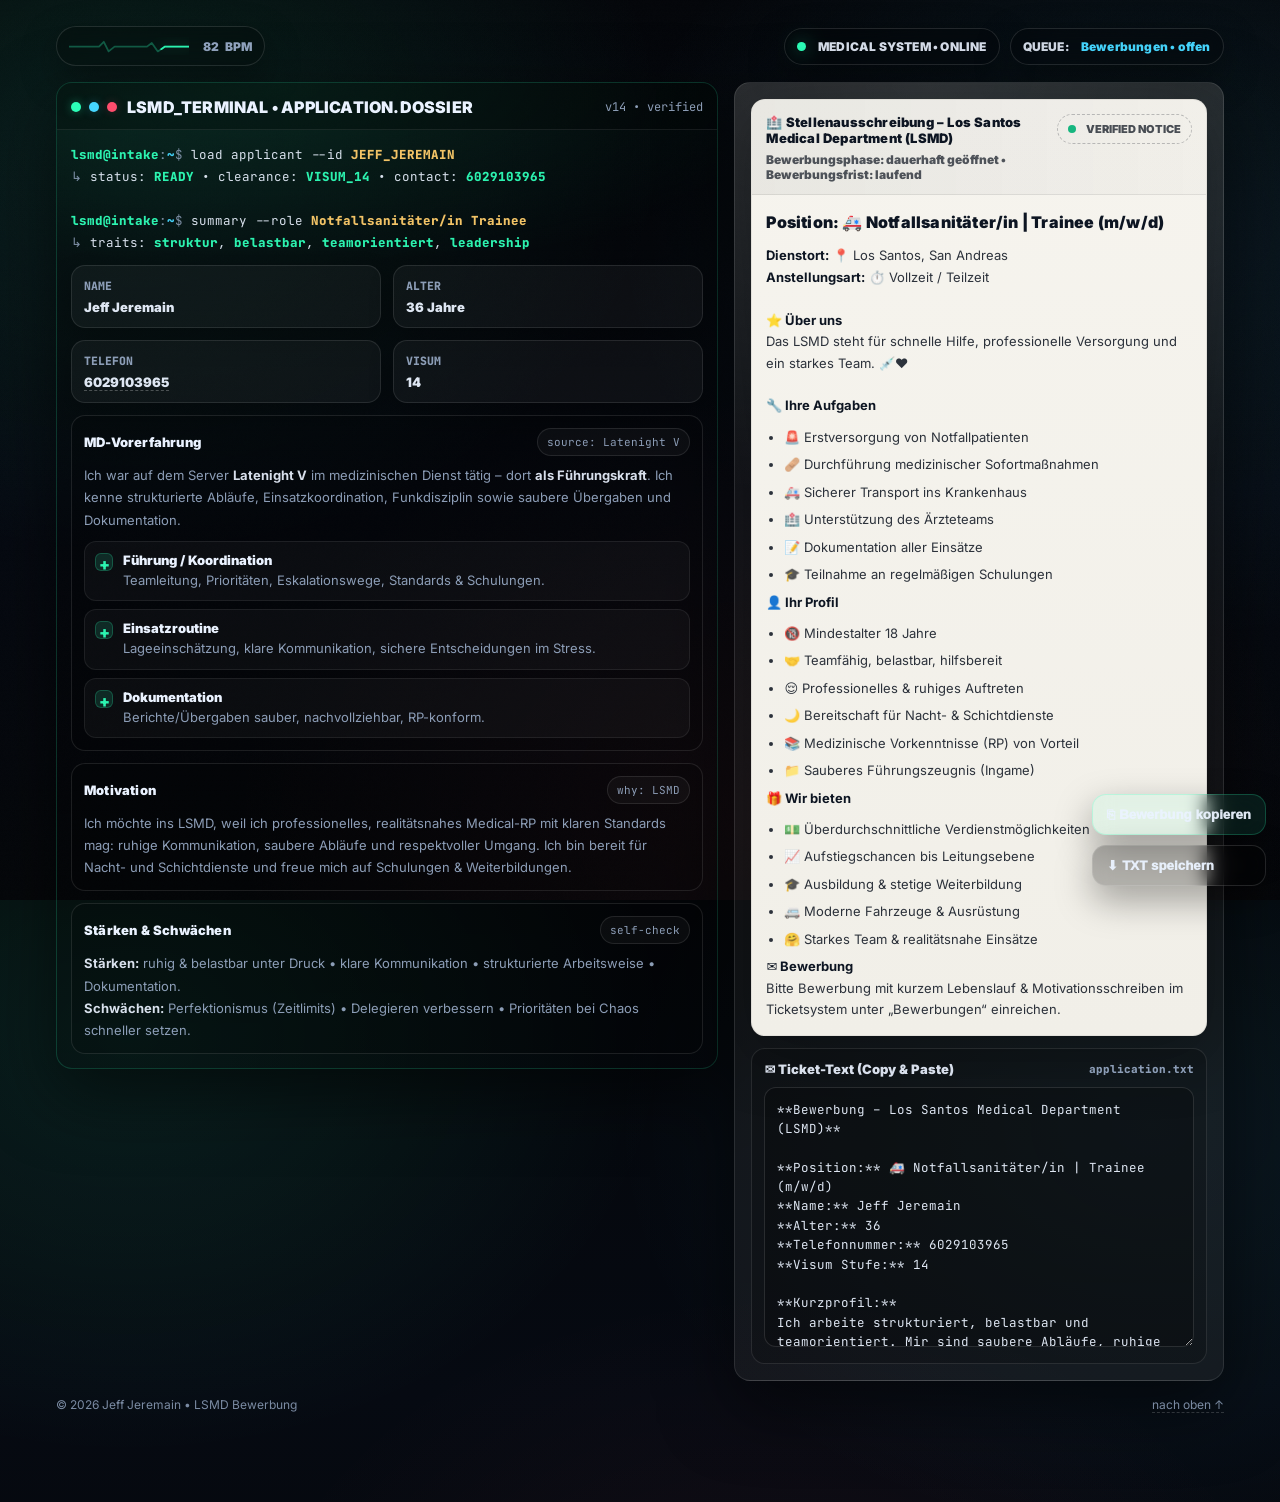
==== commit 8dcfe755: "Update index.html" ====
--- a/index.html
+++ b/index.html
@@ -2,40 +2,40 @@
 <html lang="de">
 <head>
   <meta charset="utf-8" />
-  <meta name="viewport" content="width=device-width, initial-scale=1" />
-  <meta name="theme-color" content="#0b1220" />
-  <title>LSMD • Bewerbung • Jeff Jeremain</title>
+  <meta name="viewport" content="width=device-width,initial-scale=1" />
+  <meta name="theme-color" content="#07090d" />
+  <title>LSMD • Einsatzakte • Bewerbung</title>
 
   <link rel="preconnect" href="https://fonts.googleapis.com">
   <link rel="preconnect" href="https://fonts.gstatic.com" crossorigin>
-  <link href="https://fonts.googleapis.com/css2?family=Inter:wght@400;600;700;800;900&display=swap" rel="stylesheet">
+  <link href="https://fonts.googleapis.com/css2?family=Inter:wght@400;600;700;800;900&family=JetBrains+Mono:wght@400;600;800&display=swap" rel="stylesheet">
 
   <style>
     :root{
-      --bg0:#070b12;
-      --bg1:#0a1220;
-      --bg2:#08101c;
-      --panel: rgba(255,255,255,.06);
-      --panel2: rgba(255,255,255,.04);
-      --stroke: rgba(255,255,255,.10);
+      --bg:#05070a;
+      --ink:#0b0f14;
+      --paper:#f6f4ee;
+      --paper2:#f1efe8;
+
       --text:#eaf2ff;
-      --muted:#a9b7d2;
-
-      --mint:#3af2c7;
-      --teal:#16e0c3;
-      --cyan:#35d6ff;
-      --blue:#4d79ff;
-      --pink:#ff3ea6;
-      --amber:#ffd166;
-      --ok:#54f3b0;
-
-      --shadow: 0 26px 90px rgba(0,0,0,.55);
-      --shadow2: 0 16px 55px rgba(0,0,0,.35);
-
-      --r: 18px;
-      --r2: 26px;
-
-      --mono: ui-monospace, SFMono-Regular, Menlo, Monaco, Consolas, "Liberation Mono", "Courier New", monospace;
+      --muted:#93a5c0;
+
+      --green:#2cffb8;
+      --teal:#22e6d6;
+      --cyan:#46d7ff;
+      --amber:#ffce6b;
+      --red:#ff4d6d;
+
+      --line: rgba(255,255,255,.12);
+      --line2: rgba(255,255,255,.08);
+
+      --shadow: 0 24px 70px rgba(0,0,0,.55);
+      --shadow2: 0 14px 36px rgba(0,0,0,.35);
+
+      --r:16px;
+      --mono: "JetBrains Mono", ui-monospace, SFMono-Regular, Menlo, Monaco, Consolas, "Liberation Mono", "Courier New", monospace;
+
+      --ekgSpeed: 1.35s;
     }
 
     *{box-sizing:border-box}
@@ -45,380 +45,84 @@
       font-family: Inter, system-ui, -apple-system, Segoe UI, Roboto, Arial, sans-serif;
       color:var(--text);
       background:
-        radial-gradient(1200px 800px at 14% 22%, rgba(58,242,199,.12), transparent 60%),
-        radial-gradient(1000px 760px at 86% 18%, rgba(53,214,255,.10), transparent 60%),
-        radial-gradient(900px 700px at 60% 92%, rgba(77,121,255,.10), transparent 60%),
-        linear-gradient(180deg, var(--bg0), var(--bg1) 45%, var(--bg2));
+        radial-gradient(900px 700px at 10% 15%, rgba(46,255,184,.10), transparent 60%),
+        radial-gradient(900px 700px at 90% 25%, rgba(70,215,255,.08), transparent 60%),
+        radial-gradient(900px 700px at 60% 90%, rgba(255,77,109,.06), transparent 60%),
+        linear-gradient(180deg, #04060a, #060a12 55%, #05070a);
       overflow-x:hidden;
     }
 
-    /* subtle animated aurora ribbons = totally different from previous */
-    .aurora{
-      position:fixed; inset:-10%;
-      filter: blur(24px);
-      opacity:.55;
-      pointer-events:none;
-      background:
-        radial-gradient(600px 260px at 18% 20%, rgba(58,242,199,.16), transparent 70%),
-        radial-gradient(520px 240px at 80% 22%, rgba(53,214,255,.12), transparent 70%),
-        radial-gradient(700px 320px at 55% 85%, rgba(255,62,166,.08), transparent 72%);
-      animation: drift 10s ease-in-out infinite alternate;
-    }
-    @keyframes drift{
-      0%{transform: translate3d(-1.5%, -1%, 0) scale(1.02)}
-      100%{transform: translate3d(1.5%, 1%, 0) scale(1.06)}
-    }
-
-    /* soft noise */
+    /* Noise + scanlines (terminal vibe, totally different) */
     .noise{
       position:fixed; inset:0;
-      background-image: url("data:image/svg+xml,%3Csvg xmlns='http://www.w3.org/2000/svg' width='140' height='140'%3E%3Cfilter id='n'%3E%3CfeTurbulence type='fractalNoise' baseFrequency='.85' numOctaves='3' stitchTiles='stitch'/%3E%3C/filter%3E%3Crect width='140' height='140' filter='url(%23n)' opacity='.22'/%3E%3C/svg%3E");
-      opacity:.08;
+      background-image: url("data:image/svg+xml,%3Csvg xmlns='http://www.w3.org/2000/svg' width='140' height='140'%3E%3Cfilter id='n'%3E%3CfeTurbulence type='fractalNoise' baseFrequency='.85' numOctaves='3' stitchTiles='stitch'/%3E%3C/filter%3E%3Crect width='140' height='140' filter='url(%23n)' opacity='.25'/%3E%3C/svg%3E");
+      opacity:.06;
       mix-blend-mode: overlay;
       pointer-events:none;
-    }
-
+      z-index:0;
+    }
+    .scan{
+      position:fixed; inset:0;
+      background: repeating-linear-gradient(
+        to bottom,
+        rgba(255,255,255,.03),
+        rgba(255,255,255,.03) 1px,
+        transparent 1px,
+        transparent 5px
+      );
+      opacity:.08;
+      pointer-events:none;
+      z-index:0;
+    }
+
+    /* Layout */
     .wrap{
-      max-width: 1180px;
+      max-width: 1200px;
       margin: 0 auto;
-      padding: 22px 16px 92px;
-    }
-
-    /* ======= TOP STRIP (like your attached "78 BPM + ONLINE") ======= */
-    .topstrip{
+      padding: 18px 16px 90px;
+      position:relative;
+      z-index:1;
+    }
+
+    /* Top micro bar (like your BPM + ONLINE) */
+    .microbar{
       display:flex;
       align-items:center;
       justify-content:space-between;
       gap:12px;
-      margin-top: 10px;
-      margin-bottom: 18px;
       flex-wrap:wrap;
-    }
-
+      margin: 8px 0 16px;
+    }
     .micro{
       display:inline-flex;
       align-items:center;
-      gap:10px;
+      gap:12px;
       padding: 10px 12px;
       border-radius: 999px;
       border: 1px solid rgba(255,255,255,.12);
-      background: rgba(0,0,0,.18);
+      background: rgba(0,0,0,.22);
       box-shadow: var(--shadow2);
       backdrop-filter: blur(10px);
     }
-
-    .micro .label{
-      font-weight:900;
-      font-size:12px;
-      color: var(--muted);
-      letter-spacing:.2px;
-    }
-
     .onlineDot{
       width:9px;height:9px;border-radius:50%;
-      background: var(--ok);
-      box-shadow: 0 0 18px rgba(84,243,176,.55);
+      background: var(--green);
+      box-shadow: 0 0 18px rgba(46,255,184,.55);
     }
     .onlineTxt{
-      font-weight:900;
-      font-size:12px;
-      color: var(--ok);
-      letter-spacing:.2px;
-      white-space:nowrap;
-    }
-
-    /* ======= HERO / MAIN ======= */
-    .hero{
-      border-radius: var(--r2);
-      border: 1px solid rgba(255,255,255,.10);
-      background: linear-gradient(180deg, rgba(255,255,255,.07), rgba(255,255,255,.03));
-      box-shadow: var(--shadow);
-      overflow:hidden;
-      position:relative;
-    }
-
-    /* diagonal medical beam */
-    .hero:before{
-      content:"";
-      position:absolute; inset:-1px;
-      background:
-        linear-gradient(115deg, rgba(58,242,199,.14), transparent 35%),
-        linear-gradient(295deg, rgba(53,214,255,.10), transparent 40%);
-      opacity:.85;
-      pointer-events:none;
-    }
-
-    .heroInner{
-      display:grid;
-      grid-template-columns: 1.2fr .8fr;
-      gap: 16px;
-      padding: 18px;
-      position:relative;
-      z-index:1;
-    }
-
-    .heroMain{
-      padding: 10px 10px 12px;
-    }
-
-    .kicker{
-      display:inline-flex;
-      align-items:center;
-      gap:10px;
-      padding: 9px 12px;
-      border-radius: 999px;
-      background: rgba(58,242,199,.10);
-      border: 1px solid rgba(58,242,199,.22);
-      color: var(--mint);
       font-weight: 900;
       font-size: 12px;
-    }
-    .kicker .dot{
-      width: 9px; height: 9px;
-      border-radius: 50%;
-      background: var(--mint);
-      box-shadow: 0 0 18px rgba(58,242,199,.6);
-    }
-
-    h1{
-      margin: 14px 0 8px;
-      font-size: 44px;
-      font-weight: 950;
-      letter-spacing: -1.2px;
-      line-height: 1.05;
-    }
-    .grad{
-      background: linear-gradient(90deg, var(--cyan), var(--mint));
-      -webkit-background-clip:text;
-      background-clip:text;
-      color: transparent;
-    }
-    .sub{
-      margin:0;
-      color: var(--muted);
-      line-height: 1.6;
-      max-width: 70ch;
-      font-size: 13.5px;
-    }
-
-    .metaRow{
-      margin-top: 14px;
+      letter-spacing:.2px;
+      color: rgba(234,242,255,.92);
+      white-space:nowrap;
+    }
+    .microRight{
       display:flex;
+      gap:10px;
       flex-wrap:wrap;
-      gap:10px;
-    }
-    .metaChip{
-      padding: 10px 12px;
-      border-radius: 16px;
-      border: 1px solid rgba(255,255,255,.12);
-      background: rgba(0,0,0,.14);
-      font-weight: 900;
-      font-size: 12px;
-      box-shadow: 0 12px 40px rgba(0,0,0,.25);
-    }
-    .metaChip span{color: var(--muted); font-weight: 900; margin-right:8px}
-
-    /* ======= RIGHT PANEL: "Recruitment Notice" ======= */
-    .notice{
-      border-radius: var(--r2);
-      border: 1px solid rgba(255,255,255,.10);
-      background: rgba(0,0,0,.16);
-      box-shadow: var(--shadow2);
-      overflow:hidden;
-      position:relative;
-    }
-    .noticeHead{
-      padding: 14px 14px 12px;
-      border-bottom: 1px solid rgba(255,255,255,.07);
-      background: rgba(0,0,0,.14);
-      display:flex;
-      align-items:flex-start;
-      justify-content:space-between;
-      gap:10px;
-    }
-    .noticeHead h2{
-      margin:0;
-      font-size: 14px;
-      font-weight: 950;
-      letter-spacing:.2px;
-    }
-    .pillWarn{
-      padding: 7px 10px;
-      border-radius: 999px;
-      border: 1px solid rgba(255,209,102,.25);
-      background: rgba(255,209,102,.08);
-      color: var(--amber);
-      font-weight: 950;
-      font-size: 11px;
-      white-space:nowrap;
-    }
-    .noticeBody{
-      padding: 14px;
-      color: var(--muted);
-      line-height: 1.6;
-      font-size: 13px;
-    }
-    .noticeBody b{color: var(--text)}
-    .noticeList{
-      margin: 10px 0 0;
-      padding: 0;
-      list-style:none;
-      display:grid;
-      gap: 10px;
-    }
-    .noticeList li{
-      padding: 10px 12px;
-      border-radius: 14px;
-      border: 1px solid rgba(255,255,255,.10);
-      background: rgba(255,255,255,.03);
-      display:flex;
-      align-items:center;
-      justify-content:space-between;
-      gap: 10px;
-    }
-    .noticeList .k{
-      font-weight: 950;
-      color: rgba(233,243,255,.92);
-      font-size: 12px;
-    }
-    .noticeList .v{
-      font-weight: 950;
-      color: var(--mint);
-      font-size: 12px;
-      text-align:right;
-    }
-
-    /* ======= SECTIONS ======= */
-    .sections{
-      margin-top: 16px;
-      display:grid;
-      grid-template-columns: 1fr 1fr;
-      gap: 16px;
-    }
-
-    .card{
-      border-radius: var(--r);
-      border: 1px solid rgba(255,255,255,.10);
-      background: var(--panel);
-      box-shadow: var(--shadow2);
-      overflow:hidden;
-    }
-    .cardHead{
-      padding: 14px 16px 10px;
-      display:flex;
-      justify-content:space-between;
-      align-items:center;
-      gap:10px;
-      border-bottom: 1px solid rgba(255,255,255,.07);
-      background: rgba(0,0,0,.12);
-    }
-    .cardHead h3{
-      margin:0;
-      font-size: 14px;
-      font-weight: 950;
-      letter-spacing:.2px;
-    }
-    .badge{
-      padding: 6px 10px;
-      border-radius: 999px;
-      border: 1px solid rgba(255,255,255,.10);
-      background: rgba(255,255,255,.03);
-      font-weight: 950;
-      font-size: 11px;
-      color: var(--muted);
-      white-space:nowrap;
-    }
-    .cardBody{padding: 14px 16px 16px;}
-    .p{
-      margin:0;
-      color: var(--muted);
-      line-height: 1.65;
-      font-size: 13px;
-    }
-
-    .timeline{margin-top:12px; display:grid; gap:10px}
-    .tl{
-      display:flex;
-      gap: 12px;
-      padding: 10px 12px;
-      border-radius: 14px;
-      border: 1px solid rgba(255,255,255,.09);
-      background: rgba(0,0,0,.14);
-      align-items:flex-start;
-    }
-    .bullet{
-      width:10px;height:10px;border-radius:50%;
-      margin-top:5px; flex:0 0 auto;
-      background: linear-gradient(180deg, var(--mint), var(--cyan));
-      box-shadow: 0 0 18px rgba(58,242,199,.25);
-    }
-    .tlt{font-weight: 950; font-size: 13px}
-    .tld{margin-top:4px; color: var(--muted); font-size: 13px; line-height: 1.45}
-
-    .pillset{margin-top:12px; display:flex; flex-wrap:wrap; gap:10px}
-    .pill2{
-      padding: 9px 11px;
-      border-radius: 999px;
-      font-weight: 950;
-      font-size: 12px;
-      border: 1px solid rgba(255,255,255,.12);
-      background: rgba(255,255,255,.04);
-    }
-    .pill2.m{border-color: rgba(58,242,199,.22); background: rgba(58,242,199,.08)}
-    .pill2.c{border-color: rgba(53,214,255,.22); background: rgba(53,214,255,.08)}
-    .pill2.a{border-color: rgba(255,209,102,.25); background: rgba(255,209,102,.08)}
-    .pill2.p{border-color: rgba(255,62,166,.18); background: rgba(255,62,166,.06)}
-
-    /* Roles as “certification wall” (different styling) */
-    .rolesWrap{
-      margin-top: 12px;
-      display:grid;
-      gap: 10px;
-    }
-    .roleRow{
-      display:flex;
-      flex-wrap:wrap;
-      gap: 8px;
-    }
-    .tag{
-      padding: 8px 10px;
-      border-radius: 12px;
-      border: 1px solid rgba(255,255,255,.11);
-      background: rgba(0,0,0,.14);
-      font-weight: 950;
-      font-size: 12px;
-      display:inline-flex;
-      align-items:center;
-      gap:8px;
-    }
-    .tag .mini{
-      width: 9px; height: 9px;
-      border-radius: 4px;
-      background: var(--cyan);
-      box-shadow: 0 0 14px rgba(53,214,255,.25);
-    }
-    .tag.lead .mini{background: var(--mint); box-shadow: 0 0 14px rgba(58,242,199,.22)}
-    .tag.lic .mini{background: var(--amber); box-shadow: 0 0 14px rgba(255,209,102,.22)}
-    .tag.spec .mini{background: var(--pink); box-shadow: 0 0 14px rgba(255,62,166,.22)}
-
-    /* Ticket text */
-    .wide{grid-column:1 / -1;}
-    textarea{
-      width:100%;
-      min-height: 270px;
-      resize: vertical;
-      border-radius: 16px;
-      border:1px solid rgba(255,255,255,.12);
-      background: rgba(0,0,0,.18);
-      color: var(--text);
-      padding: 14px;
-      font-family: var(--mono);
-      font-size: 12.5px;
-      line-height: 1.55;
-      outline:none;
-    }
-
-    /* ======= REACTIVE HEART MONITOR (small + subtle) ======= */
+      justify-content:flex-end;
+    }
+
     .monitor{
       display:inline-flex;
       align-items:center;
@@ -426,58 +130,287 @@
       padding: 10px 12px;
       border-radius: 999px;
       border: 1px solid rgba(255,255,255,.12);
-      background: rgba(0,0,0,.18);
+      background: rgba(0,0,0,.22);
       box-shadow: var(--shadow2);
       backdrop-filter: blur(10px);
-    }
-    .monitor svg{
-      width: 120px;
-      height: 18px;
-      display:block;
-    }
-    .bpm{
-      font-weight: 950;
-      font-size: 12px;
-      color: rgba(233,243,255,.95);
-      white-space:nowrap;
-    }
-    .bpm span{
-      color: var(--muted);
-      font-weight: 950;
-      margin-left:4px;
-    }
-
-    /* line animation */
-    .ekg path.base{
-      stroke: rgba(58,242,199,.35);
-      stroke-width: 3;
-      fill:none;
-      stroke-linecap: round;
-      stroke-linejoin: round;
-    }
+      cursor:pointer;
+      user-select:none;
+    }
+    .monitor svg{width:120px;height:18px;display:block}
+    .bpm{font-weight:900;font-size:12px;color:rgba(234,242,255,.95)}
+    .bpm span{color:var(--muted); font-weight:900; margin-left:4px}
+
+    .ekg path.base{stroke: rgba(46,255,184,.30); stroke-width:3; fill:none; stroke-linecap:round; stroke-linejoin:round}
     .ekg path.live{
-      stroke: rgba(58,242,199,.95);
-      stroke-width: 3;
-      fill:none;
-      stroke-linecap: round;
-      stroke-linejoin: round;
+      stroke: rgba(46,255,184,.95); stroke-width:3; fill:none;
+      stroke-linecap:round; stroke-linejoin:round;
       stroke-dasharray: 180;
       stroke-dashoffset: 180;
-      animation: dash 1.55s linear infinite;
-      filter: drop-shadow(0 0 10px rgba(58,242,199,.30));
+      animation: dash var(--ekgSpeed) linear infinite;
+      filter: drop-shadow(0 0 10px rgba(46,255,184,.25));
     }
     @keyframes dash{
-      0%{stroke-dashoffset:180; opacity:.0}
+      0%{stroke-dashoffset:180; opacity:0}
       10%{opacity:1}
-      60%{opacity:1}
-      100%{stroke-dashoffset:-180; opacity:.0}
+      65%{opacity:1}
+      100%{stroke-dashoffset:-180; opacity:0}
+    }
+
+    /* Main split screen */
+    .split{
+      display:grid;
+      grid-template-columns: 1.15fr .85fr;
+      gap: 16px;
+      align-items:start;
+    }
+
+    /* LEFT: Terminal */
+    .terminal{
+      border: 1px solid rgba(46,255,184,.18);
+      border-radius: var(--r);
+      background: linear-gradient(180deg, rgba(0,0,0,.35), rgba(0,0,0,.22));
+      box-shadow: var(--shadow);
+      overflow:hidden;
+      position:relative;
+    }
+    .terminal:before{
+      content:"";
+      position:absolute; inset:-2px;
+      background: radial-gradient(900px 300px at 30% 0%, rgba(46,255,184,.10), transparent 65%);
+      pointer-events:none;
+      opacity:.9;
+    }
+    .termTop{
+      display:flex;
+      align-items:center;
+      justify-content:space-between;
+      gap:10px;
+      padding: 14px 14px 12px;
+      border-bottom: 1px solid rgba(255,255,255,.08);
+      background: rgba(0,0,0,.25);
+      position:relative;
+      z-index:1;
+    }
+    .termTitle{
+      display:flex; align-items:center; gap:10px;
+      font-weight: 950;
+      letter-spacing:.2px;
+    }
+    .leds{display:flex; gap:8px; align-items:center}
+    .led{width:10px;height:10px;border-radius:50%}
+    .led.g{background: var(--green); box-shadow:0 0 10px rgba(46,255,184,.35)}
+    .led.c{background: var(--cyan); box-shadow:0 0 10px rgba(70,215,255,.25)}
+    .led.r{background: var(--red); box-shadow:0 0 10px rgba(255,77,109,.22)}
+    .termTag{
+      font-family: var(--mono);
+      font-size: 12px;
+      color: rgba(147,165,192,.95);
+    }
+
+    .termBody{
+      padding: 14px;
+      position:relative;
+      z-index:1;
+    }
+
+    .cmdline{
+      font-family: var(--mono);
+      font-size: 12.5px;
+      color: rgba(234,242,255,.92);
+      line-height: 1.75;
+    }
+    .prompt{color: rgba(46,255,184,.95); font-weight:800}
+    .dim{color: rgba(147,165,192,.85)}
+    .hl{color: rgba(70,215,255,.95); font-weight:800}
+    .warn{color: rgba(255,206,107,.95); font-weight:800}
+    .ok{color: rgba(46,255,184,.95); font-weight:800}
+
+    /* Terminal blocks */
+    .termGrid{
+      margin-top: 12px;
+      display:grid;
+      grid-template-columns: repeat(2, minmax(0,1fr));
+      gap: 12px;
+    }
+    .tile{
+      border: 1px solid rgba(255,255,255,.10);
+      border-radius: 14px;
+      background: rgba(255,255,255,.04);
+      padding: 12px;
+      box-shadow: 0 10px 24px rgba(0,0,0,.22);
+    }
+    .tile .k{font-family:var(--mono); font-size:11.5px; color: rgba(147,165,192,.95); font-weight:800}
+    .tile .v{margin-top:6px; font-weight:950; font-size:13px; color: rgba(234,242,255,.95)}
+    .tile .v a{color:inherit; text-decoration:none; border-bottom:1px dashed rgba(255,255,255,.25)}
+    .tile .v a:hover{border-bottom-color: rgba(255,255,255,.55)}
+
+    .sections{
+      margin-top: 12px;
+      display:grid;
+      gap: 12px;
+    }
+
+    .block{
+      border: 1px solid rgba(255,255,255,.10);
+      border-radius: 14px;
+      background: rgba(0,0,0,.16);
+      padding: 12px;
+    }
+    .blockHead{
+      display:flex; align-items:center; justify-content:space-between; gap:10px;
+      margin-bottom: 8px;
+    }
+    .blockHead .t{
+      font-weight: 950;
+      font-size: 13px;
+      letter-spacing:.2px;
+    }
+    .pill{
+      font-family: var(--mono);
+      font-size: 11px;
+      color: rgba(147,165,192,.95);
+      border: 1px solid rgba(255,255,255,.10);
+      padding: 6px 9px;
+      border-radius: 999px;
+      background: rgba(255,255,255,.03);
+      white-space:nowrap;
+    }
+    .block p{
+      margin:0;
+      color: rgba(147,165,192,.95);
+      line-height: 1.7;
+      font-size: 13px;
+    }
+
+    .list{
+      margin-top: 10px;
+      display:grid;
+      gap: 8px;
+    }
+    .li{
+      display:flex; gap:10px; align-items:flex-start;
+      padding: 10px 10px;
+      border-radius: 12px;
+      border: 1px solid rgba(255,255,255,.08);
+      background: rgba(255,255,255,.03);
+    }
+    .ic{
+      width: 18px; height: 18px; border-radius: 6px;
+      background: rgba(46,255,184,.12);
+      border: 1px solid rgba(46,255,184,.22);
+      display:grid; place-items:center;
+      color: rgba(46,255,184,.95);
+      font-weight: 950;
+      flex:0 0 auto;
+      margin-top: 1px;
+    }
+    .li .tt{font-weight:950; font-size: 13px}
+    .li .dd{margin-top:3px; color: rgba(147,165,192,.95); font-size: 13px; line-height:1.5}
+
+    /* RIGHT: Aushang / Poster on paper */
+    .poster{
+      border-radius: var(--r);
+      background: radial-gradient(800px 420px at 40% 0%, rgba(255,255,255,.18), rgba(255,255,255,.06)),
+                  linear-gradient(180deg, rgba(0,0,0,.28), rgba(0,0,0,.20));
+      border: 1px solid rgba(255,255,255,.10);
+      box-shadow: var(--shadow);
+      overflow:hidden;
+      position:relative;
+    }
+    .posterInner{
+      padding: 16px;
+      display:grid;
+      gap: 12px;
+    }
+
+    .paper{
+      background: linear-gradient(180deg, var(--paper), var(--paper2));
+      color: #101722;
+      border-radius: 14px;
+      box-shadow: 0 18px 60px rgba(0,0,0,.35);
+      border: 1px solid rgba(0,0,0,.08);
+      overflow:hidden;
+    }
+    .paperTop{
+      padding: 14px 14px 12px;
+      background: linear-gradient(90deg, rgba(16,23,34,.06), rgba(16,23,34,.02));
+      border-bottom: 1px solid rgba(0,0,0,.08);
+      display:flex;
+      align-items:flex-start;
+      justify-content:space-between;
+      gap:12px;
+    }
+    .stamp{
+      display:inline-flex;
+      align-items:center;
+      gap:10px;
+      padding: 7px 10px;
+      border-radius: 999px;
+      border: 1px dashed rgba(16,23,34,.25);
+      font-weight: 900;
+      font-size: 11px;
+      color: rgba(16,23,34,.75);
+      white-space:nowrap;
+    }
+    .stamp .sDot{
+      width:8px;height:8px;border-radius:50%;
+      background: #16b67f;
+      box-shadow:none;
+    }
+    .paperBody{
+      padding: 14px;
+      font-size: 13px;
+      line-height: 1.65;
+      color: rgba(16,23,34,.88);
+    }
+    .paperBody h2{
+      margin:0 0 10px;
+      font-size: 16px;
+      font-weight: 950;
+      letter-spacing:.2px;
+      color:#0d1522;
+    }
+    .paperBody b{color:#0d1522}
+    .paperBody ul{
+      margin: 10px 0 0;
+      padding-left: 18px;
+    }
+    .paperBody li{margin: 6px 0}
+
+    /* Ticket textarea styled like a “printout” */
+    .printout{
+      border-radius: 14px;
+      border: 1px solid rgba(255,255,255,.10);
+      background: rgba(0,0,0,.18);
+      padding: 12px;
+    }
+    .printoutHead{
+      display:flex; align-items:center; justify-content:space-between; gap:10px;
+      margin-bottom: 10px;
+      color: rgba(234,242,255,.92);
+      font-weight: 950;
+      font-size: 13px;
+    }
+    textarea{
+      width:100%;
+      min-height: 260px;
+      resize: vertical;
+      border-radius: 12px;
+      border: 1px solid rgba(255,255,255,.12);
+      background: rgba(0,0,0,.22);
+      color: rgba(234,242,255,.95);
+      padding: 12px;
+      font-family: var(--mono);
+      font-size: 12.5px;
+      line-height: 1.55;
+      outline:none;
     }
 
     /* Floating actions */
     .fab{
       position:fixed;
-      right: 16px;
-      bottom: 16px;
+      right: 14px;
+      bottom: 14px;
       display:flex;
       flex-direction:column;
       gap:10px;
@@ -485,22 +418,24 @@
     }
     .fab button{
       cursor:pointer;
-      border-radius: 16px;
+      border-radius: 14px;
       padding: 12px 14px;
       border: 1px solid rgba(255,255,255,.13);
-      background: rgba(255,255,255,.06);
-      color: var(--text);
+      background: rgba(0,0,0,.26);
+      color: rgba(234,242,255,.95);
       font-weight: 950;
       display:flex;
       align-items:center;
       gap:10px;
       box-shadow: var(--shadow2);
+      backdrop-filter: blur(10px);
       transition: transform .12s ease, border-color .12s ease, background .12s ease;
+      user-select:none;
     }
     .fab button:hover{transform: translateY(-1px); border-color: rgba(255,255,255,.25)}
     .fab button.primary{
-      background: linear-gradient(135deg, rgba(58,242,199,.10), rgba(53,214,255,.08));
-      border-color: rgba(58,242,199,.22);
+      border-color: rgba(46,255,184,.22);
+      background: rgba(46,255,184,.08);
     }
 
     /* Toast */
@@ -509,13 +444,13 @@
       left: 50%;
       bottom: 22px;
       transform: translateX(-50%);
-      background: rgba(10,14,28,.88);
-      border: 1px solid rgba(255,255,255,.12);
+      background: rgba(0,0,0,.62);
+      border: 1px solid rgba(255,255,255,.14);
       padding: 10px 12px;
       border-radius: 999px;
       font-weight: 950;
       font-size: 12px;
-      color: var(--text);
+      color: rgba(234,242,255,.95);
       box-shadow: var(--shadow2);
       backdrop-filter: blur(10px);
       opacity: 0;
@@ -527,39 +462,36 @@
     .toast.show{opacity:1; transform: translateX(-50%) translateY(-4px)}
 
     footer{
-      margin-top: 18px;
-      color: rgba(169,183,210,.85);
+      margin-top: 16px;
+      color: rgba(147,165,192,.88);
       font-size: 12px;
       display:flex;
       justify-content:space-between;
-      gap:12px;
+      gap: 12px;
       flex-wrap:wrap;
       opacity:.95;
     }
     footer a{
-      color:inherit;
-      text-decoration:none;
+      color:inherit; text-decoration:none;
       border-bottom: 1px dashed rgba(255,255,255,.18);
     }
     footer a:hover{border-bottom-color: rgba(255,255,255,.45)}
 
     @media (max-width: 980px){
-      .heroInner{grid-template-columns: 1fr}
-      .sections{grid-template-columns: 1fr}
-      h1{font-size: 36px}
-      .wrap{padding-bottom: 110px}
+      .split{grid-template-columns: 1fr}
+      .termGrid{grid-template-columns: 1fr}
     }
   </style>
 </head>
 
 <body>
-  <div class="aurora" aria-hidden="true"></div>
   <div class="noise" aria-hidden="true"></div>
+  <div class="scan" aria-hidden="true"></div>
 
   <main class="wrap">
-    <!-- TOP STRIP: heart monitor + online (like your attachment) -->
-    <div class="topstrip" aria-label="Systemstatus">
-      <div class="monitor" id="monitor" title="Herzmonitor (dezent reaktiv)">
+    <!-- micro status bar -->
+    <div class="microbar" aria-label="Systemstatus">
+      <div class="monitor" id="monitor" title="Herzmonitor (klicken = Spike)">
         <svg class="ekg" viewBox="0 0 200 30" aria-hidden="true">
           <path class="base" d="M0,16 L35,16 L50,16 L58,8 L66,24 L76,16 L105,16 L122,16 L130,16 L138,10 L148,24 L160,16 L200,16"/>
           <path class="live" d="M0,16 L35,16 L50,16 L58,8 L66,24 L76,16 L105,16 L122,16 L130,16 L138,10 L148,24 L160,16 L200,16"/>
@@ -567,215 +499,189 @@
         <div class="bpm"><span id="bpm">78</span> <span>BPM</span></div>
       </div>
 
-      <div class="micro" title="Systemstatus">
-        <span class="onlineDot"></span>
-        <span class="onlineTxt">MEDICAL SYSTEM • ONLINE</span>
+      <div class="microRight">
+        <div class="micro">
+          <span class="onlineDot"></span>
+          <span class="onlineTxt">MEDICAL SYSTEM • ONLINE</span>
+        </div>
+        <div class="micro">
+          <span class="onlineTxt" style="color:rgba(234,242,255,.90)">QUEUE:</span>
+          <span class="onlineTxt" style="color:var(--cyan)">Bewerbungen • offen</span>
+        </div>
       </div>
     </div>
 
-    <!-- HERO -->
-    <section class="hero" aria-label="Bewerbung">
-      <div class="heroInner">
-        <div class="heroMain">
-          <div class="kicker"><span class="dot"></span> Bewerbungsphase • dauerhaft geöffnet</div>
-          <h1>Bewerbung für das <span class="grad">LSMD</span></h1>
-          <p class="sub">
-            Bewerbung auf die Stelle: <b>🚑 Notfallsanitäter/in | Trainee (m/w/d)</b> •
-            Dienstort: <b>📍 Los Santos, San Andreas</b> • Anstellungsart: <b>⏱️ Vollzeit / Teilzeit</b>.
-            <br><br>
-            Ich bringe <b>MD-Vorerfahrung als Führungskraft</b> aus einem anderen Staat (Server) mit und lege Wert auf
-            saubere Abläufe, respektvolle Kommunikation und langfristige Verlässlichkeit.
-          </p>
-
-          <div class="metaRow" aria-label="Bewerberdaten">
-            <div class="metaChip"><span>Name</span> Jeff Jeremain</div>
-            <div class="metaChip"><span>Alter</span> 36 Jahre</div>
-            <div class="metaChip"><span>Telefon</span> 6029103965</div>
-            <div class="metaChip"><span>Visum Stufe</span> 14</div>
+    <section class="split">
+      <!-- LEFT TERMINAL -->
+      <section class="terminal" aria-label="Einsatzakte / Terminal">
+        <div class="termTop">
+          <div class="termTitle">
+            <span class="leds" aria-hidden="true">
+              <span class="led g"></span><span class="led c"></span><span class="led r"></span>
+            </span>
+            LSMD_TERMINAL • APPLICATION.DOSSIER
           </div>
-
-          <div class="pillset" aria-label="Schwerpunkte">
-            <span class="pill2 m">🚨 Erstversorgung</span>
-            <span class="pill2 c">🩹 Sofortmaßnahmen</span>
-            <span class="pill2 a">📝 Dokumentation</span>
-            <span class="pill2 p">👥 Teamführung</span>
+          <div class="termTag">v14 • verified</div>
+        </div>
+
+        <div class="termBody">
+          <div class="cmdline">
+            <span class="prompt">lsmd@intake</span><span class="dim">:</span><span class="hl">~</span><span class="dim">$</span>
+            load applicant --id <span class="warn">JEFF_JEREMAIN</span><br>
+            <span class="dim">↳</span> status: <span class="ok">READY</span> • clearance: <span class="ok">VISUM_14</span> • contact: <span class="ok">6029103965</span><br><br>
+
+            <span class="prompt">lsmd@intake</span><span class="dim">:</span><span class="hl">~</span><span class="dim">$</span>
+            summary --role <span class="warn">Notfallsanitäter/in Trainee</span><br>
+            <span class="dim">↳</span> traits: <span class="ok">struktur</span>, <span class="ok">belastbar</span>, <span class="ok">teamorientiert</span>, <span class="ok">leadership</span><br>
+          </div>
+
+          <div class="termGrid" aria-label="Stammdaten">
+            <div class="tile">
+              <div class="k">NAME</div>
+              <div class="v">Jeff Jeremain</div>
+            </div>
+            <div class="tile">
+              <div class="k">ALTER</div>
+              <div class="v">36 Jahre</div>
+            </div>
+            <div class="tile">
+              <div class="k">TELEFON</div>
+              <div class="v"><a href="tel:6029103965">6029103965</a></div>
+            </div>
+            <div class="tile">
+              <div class="k">VISUM</div>
+              <div class="v">14</div>
+            </div>
+          </div>
+
+          <div class="sections">
+            <div class="block">
+              <div class="blockHead">
+                <div class="t">MD-Vorerfahrung</div>
+                <div class="pill">source: Latenight V</div>
+              </div>
+              <p>
+                Ich war auf dem Server <b style="color:rgba(234,242,255,.92)">Latenight V</b> im medizinischen Dienst tätig –
+                dort <b style="color:rgba(234,242,255,.92)">als Führungskraft</b>. Ich kenne strukturierte Abläufe,
+                Einsatzkoordination, Funkdisziplin sowie saubere Übergaben und Dokumentation.
+              </p>
+
+              <div class="list">
+                <div class="li">
+                  <div class="ic">+</div>
+                  <div>
+                    <div class="tt">Führung / Koordination</div>
+                    <div class="dd">Teamleitung, Prioritäten, Eskalationswege, Standards & Schulungen.</div>
+                  </div>
+                </div>
+                <div class="li">
+                  <div class="ic">+</div>
+                  <div>
+                    <div class="tt">Einsatzroutine</div>
+                    <div class="dd">Lageeinschätzung, klare Kommunikation, sichere Entscheidungen im Stress.</div>
+                  </div>
+                </div>
+                <div class="li">
+                  <div class="ic">+</div>
+                  <div>
+                    <div class="tt">Dokumentation</div>
+                    <div class="dd">Berichte/Übergaben sauber, nachvollziehbar, RP-konform.</div>
+                  </div>
+                </div>
+              </div>
+            </div>
+
+            <div class="block">
+              <div class="blockHead">
+                <div class="t">Motivation</div>
+                <div class="pill">why: LSMD</div>
+              </div>
+              <p>
+                Ich möchte ins LSMD, weil ich professionelles, realitätsnahes Medical-RP mit klaren Standards mag:
+                ruhige Kommunikation, saubere Abläufe und respektvoller Umgang. Ich bin bereit für Nacht- und
+                Schichtdienste und freue mich auf Schulungen & Weiterbildungen.
+              </p>
+            </div>
+
+            <div class="block">
+              <div class="blockHead">
+                <div class="t">Stärken & Schwächen</div>
+                <div class="pill">self-check</div>
+              </div>
+              <p>
+                <b style="color:rgba(234,242,255,.92)">Stärken:</b> ruhig & belastbar unter Druck • klare Kommunikation • strukturierte Arbeitsweise • Dokumentation.<br>
+                <b style="color:rgba(234,242,255,.92)">Schwächen:</b> Perfektionismus (Zeitlimits) • Delegieren verbessern • Prioritäten bei Chaos schneller setzen.
+              </p>
+            </div>
           </div>
         </div>
-
-        <!-- Recruitment notice (based on your pasted LSMD post) -->
-        <aside class="notice" aria-label="Stellenausschreibung (Kurzinfo)">
-          <div class="noticeHead">
-            <div>
-              <h2>🏥 Stellenausschreibung – LSMD</h2>
-              <div style="margin-top:6px; color:var(--muted); font-weight:900; font-size:12px;">
-                Bewerbungsfrist: <span style="color:var(--text)">laufend</span>
+      </section>
+
+      <!-- RIGHT POSTER -->
+      <aside class="poster" aria-label="Stellenausschreibung / Aushang">
+        <div class="posterInner">
+          <div class="paper" aria-label="Aushang">
+            <div class="paperTop">
+              <div>
+                <div style="font-weight:950; letter-spacing:.2px; font-size:13px; color:#0d1522;">
+                  🏥 Stellenausschreibung – Los Santos Medical Department (LSMD)
+                </div>
+                <div style="margin-top:6px; font-size:12px; color:rgba(16,23,34,.72); font-weight:900;">
+                  Bewerbungsphase: dauerhaft geöffnet • Bewerbungsfrist: laufend
+                </div>
               </div>
-            </div>
-            <div class="pillWarn">🚨 Offene Bewerbungsphase</div>
+              <div class="stamp"><span class="sDot"></span> VERIFIED NOTICE</div>
+            </div>
+
+            <div class="paperBody">
+              <h2>Position: 🚑 Notfallsanitäter/in | Trainee (m/w/d)</h2>
+              <b>Dienstort:</b> 📍 Los Santos, San Andreas<br>
+              <b>Anstellungsart:</b> ⏱️ Vollzeit / Teilzeit<br><br>
+
+              <b>⭐ Über uns</b><br>
+              Das LSMD steht für schnelle Hilfe, professionelle Versorgung und ein starkes Team. 💉❤️
+              <br><br>
+
+              <b>🔧 Ihre Aufgaben</b>
+              <ul>
+                <li>🚨 Erstversorgung von Notfallpatienten</li>
+                <li>🩹 Durchführung medizinischer Sofortmaßnahmen</li>
+                <li>🚑 Sicherer Transport ins Krankenhaus</li>
+                <li>🏥 Unterstützung des Ärzteteams</li>
+                <li>📝 Dokumentation aller Einsätze</li>
+                <li>🎓 Teilnahme an regelmäßigen Schulungen</li>
+              </ul>
+
+              <b>👤 Ihr Profil</b>
+              <ul>
+                <li>🔞 Mindestalter 18 Jahre</li>
+                <li>🤝 Teamfähig, belastbar, hilfsbereit</li>
+                <li>😌 Professionelles & ruhiges Auftreten</li>
+                <li>🌙 Bereitschaft für Nacht- & Schichtdienste</li>
+                <li>📚 Medizinische Vorkenntnisse (RP) von Vorteil</li>
+                <li>📁 Sauberes Führungszeugnis (Ingame)</li>
+              </ul>
+
+              <b>🎁 Wir bieten</b>
+              <ul>
+                <li>💵 Überdurchschnittliche Verdienstmöglichkeiten</li>
+                <li>📈 Aufstiegschancen bis Leitungsebene</li>
+                <li>🎓 Ausbildung & stetige Weiterbildung</li>
+                <li>🚐 Moderne Fahrzeuge & Ausrüstung</li>
+                <li>🤗 Starkes Team & realitätsnahe Einsätze</li>
+              </ul>
+
+              <b>✉️ Bewerbung</b><br>
+              Bitte Bewerbung mit kurzem Lebenslauf & Motivationsschreiben im Ticketsystem unter „Bewerbungen“ einreichen.
+            </div>
           </div>
-          <div class="noticeBody">
-            <b>Über uns:</b> Schnelle Hilfe, professionelle Versorgung & ein starkes Team. 💉❤️<br>
-            <b>Gesucht:</b> Notfallsanitäter/in (Trainee) – Vollzeit/Teilzeit.
-            <ul class="noticeList">
-              <li><span class="k">Dienstort</span><span class="v">Los Santos</span></li>
-              <li><span class="k">Schichtdienst</span><span class="v">Tag/Nacht</span></li>
-              <li><span class="k">RP-Vorkenntnisse</span><span class="v">Vorteil</span></li>
-              <li><span class="k">Führungszeugnis (IG)</span><span class="v">Sauber</span></li>
-            </ul>
-          </div>
-        </aside>
-      </div>
-    </section>
-
-    <!-- SECTIONS -->
-    <section class="sections" aria-label="Bewerbungsinhalte">
-      <article class="card">
-        <div class="cardHead">
-          <h3>⭐ Über mich</h3>
-          <span class="badge">Kurzprofil</span>
-        </div>
-        <div class="cardBody">
-          <p class="p">
-            Ich lege Wert auf ruhige, professionelle Kommunikation und auf nachvollziehbare Abläufe.
-            Mir ist wichtig, dass Patientenversorgung, Funkdisziplin und Dokumentation sauber umgesetzt werden.
-            Langfristig möchte ich mich im LSMD weiterentwickeln und dem Team zuverlässig Rückhalt geben.
-          </p>
-        </div>
-      </article>
-
-      <article class="card">
-        <div class="cardHead">
-          <h3>🧾 MD-Vorerfahrung</h3>
-          <span class="badge">Leadership</span>
-        </div>
-        <div class="cardBody">
-          <p class="p">
-            Auf <b>Latenight V</b> war ich im medizinischen Dienst tätig – dort <b>als Führungskraft</b>.
-            Dadurch bin ich mit Strukturen, Standards, Ausbildung/Einweisung und Einsatzkoordination vertraut.
-          </p>
-
-          <div class="timeline">
-            <div class="tl">
-              <div class="bullet"></div>
-              <div>
-                <div class="tlt">Koordination & Standards</div>
-                <div class="tld">Prioritäten setzen, Eskalationswege, saubere Übergaben, klare Verantwortlichkeiten.</div>
-              </div>
-            </div>
-            <div class="tl">
-              <div class="bullet"></div>
-              <div>
-                <div class="tlt">Einsatzroutine</div>
-                <div class="tld">Schnelle Lageeinschätzung, sichere Entscheidungen, ruhiges Auftreten im Stress.</div>
-              </div>
-            </div>
-            <div class="tl">
-              <div class="bullet"></div>
-              <div>
-                <div class="tlt">Dokumentation</div>
-                <div class="tld">Nachvollziehbare Berichte und Behandlungsschritte (RP-konform).</div>
-              </div>
-            </div>
-          </div>
-        </div>
-      </article>
-
-      <article class="card">
-        <div class="cardHead">
-          <h3>🎯 Motivation</h3>
-          <span class="badge">Warum LSMD?</span>
-        </div>
-        <div class="cardBody">
-          <p class="p">
-            Ich möchte im LSMD arbeiten, weil ich realitätsnahes Medical-RP mit Struktur mag.
-            Mich motiviert, Menschen zu helfen, Einsätze sauber abzuarbeiten und im Team verlässlich zu sein.
-            Ich bin bereit für Schicht-/Nachdienste und freue mich auf Schulungen & Weiterbildungen.
-          </p>
-
-          <div class="pillset">
-            <span class="pill2 m">Teamfähig</span>
-            <span class="pill2 c">Belastbar</span>
-            <span class="pill2 a">Ruhiges Auftreten</span>
-            <span class="pill2 p">Nacht-/Schichtdienst</span>
-          </div>
-        </div>
-      </article>
-
-      <article class="card">
-        <div class="cardHead">
-          <h3>🧠 Stärken & Schwächen</h3>
-          <span class="badge">Reflexion</span>
-        </div>
-        <div class="cardBody">
-          <div class="timeline" style="margin-top:0">
-            <div class="tl">
-              <div class="bullet"></div>
-              <div>
-                <div class="tlt">Stärken</div>
-                <div class="tld">Ruhig unter Druck • klare Kommunikation • saubere Dokumentation • teamorientiert.</div>
-              </div>
-            </div>
-            <div class="tl">
-              <div class="bullet" style="background:linear-gradient(180deg,var(--amber),rgba(255,255,255,.35))"></div>
-              <div>
-                <div class="tlt">Schwächen (woran ich arbeite)</div>
-                <div class="tld">Perfektionismus (Zeitlimits) • Delegieren verbessern • Prioritäten bei Chaos schneller setzen.</div>
-              </div>
-            </div>
-          </div>
-        </div>
-      </article>
-
-      <article class="card wide">
-        <div class="cardHead">
-          <h3>🏷️ Referenzen – Discord Rollen (alter Server)</h3>
-          <span class="badge">Rollenübersicht</span>
-        </div>
-        <div class="cardBody">
-          <p class="p">
-            Rollen aus dem vorherigen MD als Hinweis auf Aufgabenbereiche, Verantwortungslevel und Weiterbildungen.
-          </p>
-
-          <div class="rolesWrap">
-            <div class="roleRow" aria-label="Führung">
-              <span class="tag lead"><span class="mini"></span> Abteilungs Director | LSMD</span>
-              <span class="tag lead"><span class="mini"></span> Führungsebene</span>
-              <span class="tag lead"><span class="mini"></span> Abteilungs Direction</span>
-              <span class="tag lead"><span class="mini"></span> Leitungsebene</span>
-              <span class="tag lead"><span class="mini"></span> Head of Prakti/Sani</span>
-              <span class="tag lead"><span class="mini"></span> Personalabteilung | LSMD</span>
-            </div>
-
-            <div class="roleRow" aria-label="Rang/Medizin">
-              <span class="tag spec"><span class="mini"></span> Oberarzt | LSMD</span>
-              <span class="tag"><span class="mini"></span> Arzt | LSMD</span>
-              <span class="tag spec"><span class="mini"></span> Prakti/Sani Ausbilder | LSMD</span>
-              <span class="tag spec"><span class="mini"></span> Sr. Prakti/Sani Ausbilder/in | LSMD</span>
-              <span class="tag"><span class="mini"></span> Ausbilder | LSMD</span>
-              <span class="tag spec"><span class="mini"></span> Eventmanager | LSMD</span>
-              <span class="tag"><span class="mini"></span> Professoren | LSMD</span>
-            </div>
-
-            <div class="roleRow" aria-label="Lizenzen">
-              <span class="tag lic"><span class="mini"></span> Therapeuten Lizenz</span>
-              <span class="tag lic"><span class="mini"></span> Funkprüfer | LSMD</span>
-              <span class="tag lic"><span class="mini"></span> Osprey Lizenz</span>
-              <span class="tag lic"><span class="mini"></span> Overwatch+ Lizenz</span>
-              <span class="tag lic"><span class="mini"></span> Overwatch Lizenz</span>
-              <span class="tag lic"><span class="mini"></span> U-Boot Lizenz (Urus)</span>
-              <span class="tag lic"><span class="mini"></span> Punkprüfung absolviert</span>
-              <span class="tag lic"><span class="mini"></span> MedicNet Lizenz</span>
-            </div>
-          </div>
-        </div>
-      </article>
-
-      <article class="card wide">
-        <div class="cardHead">
-          <h3>✉️ Bewerbung (Ticket-Text)</h3>
-          <span class="badge">Copy & Paste</span>
-        </div>
-        <div class="cardBody">
+
+          <div class="printout" aria-label="Ticket-Text">
+            <div class="printoutHead">
+              <span>✉️ Ticket-Text (Copy & Paste)</span>
+              <span style="font-family:var(--mono); font-size:11px; color:rgba(147,165,192,.95)">application.txt</span>
+            </div>
+
 <textarea id="applicationText" spellcheck="false">**Bewerbung – Los Santos Medical Department (LSMD)**
 
 **Position:** 🚑 Notfallsanitäter/in | Trainee (m/w/d)
@@ -809,8 +715,9 @@
 - Lizenzen/Weiterbildung (Funkprüfer, MedicNet, Overwatch, Osprey u.a.)
 
 Ich freue mich auf ein Gespräch / eine Probeschicht.</textarea>
+          </div>
         </div>
-      </article>
+      </aside>
     </section>
 
     <footer>
@@ -819,10 +726,9 @@
     </footer>
   </main>
 
-  <!-- Floating actions -->
   <div class="fab" aria-label="Aktionen">
-    <button class="primary" id="copyBtn"><span>⎘</span> Bewerbung kopieren</button>
-    <button id="dlBtn"><span>⬇</span> TXT speichern</button>
+    <button class="primary" id="copyBtn">⎘ Bewerbung kopieren</button>
+    <button id="dlBtn">⬇ TXT speichern</button>
   </div>
 
   <div class="toast" id="toast" role="status" aria-live="polite" aria-atomic="true"></div>
@@ -830,7 +736,6 @@
   <script>
     const $ = (s) => document.querySelector(s);
 
-    // Toast
     const toast = (msg) => {
       const el = $("#toast");
       el.textContent = msg;
@@ -839,7 +744,6 @@
       toast._t = setTimeout(() => el.classList.remove("show"), 1600);
     };
 
-    // Copy
     const copyApp = async () => {
       const ta = $("#applicationText");
       const txt = ta.value.trim();
@@ -853,7 +757,6 @@
       }
     };
 
-    // Download
     const downloadTxt = () => {
       const txt = $("#applicationText").value.trim();
       const blob = new Blob([txt], { type: "text/plain;charset=utf-8" });
@@ -868,58 +771,51 @@
       toast("TXT gespeichert ⬇");
     };
 
-    // Reactive heart monitor: changes BPM slightly; spikes on clicks/scroll
+    // Reactive heart monitor (subtle)
     const bpmEl = $("#bpm");
     let bpm = 78;
     let target = 78;
 
-    const clamp = (n, a, b) => Math.max(a, Math.min(b, n));
-    const rand = (a,b) => Math.floor(Math.random()*(b-a+1))+a;
-
-    const setTarget = (t) => { target = clamp(t, 60, 140); };
-
-    const tickBpm = () => {
-      // small natural drift
-      if (Math.random() < 0.15) setTarget(78 + rand(-4, 6));
-
-      // smooth move
-      bpm += (target - bpm) * 0.12;
+    const clamp = (n,a,b)=>Math.max(a,Math.min(b,n));
+    const rint = (a,b)=>Math.floor(Math.random()*(b-a+1))+a;
+
+    const setTarget = (t)=>{ target = clamp(t, 60, 140); };
+
+    const spike = (boost=0)=> setTarget(92 + rint(0,14) + boost);
+
+    // speed reacts to BPM
+    const updateSpeed = () => {
+      const v = Math.round(bpm);
+      const speed = clamp(1.75 - (v - 60) / 140, 0.75, 1.75);
+      document.documentElement.style.setProperty("--ekgSpeed", speed + "s");
+    };
+
+    const loop = () => {
+      // drift
+      if (Math.random() < 0.10) setTarget(78 + rint(-5, 6));
+      bpm += (target - bpm) * 0.10;
       bpmEl.textContent = String(Math.round(bpm));
-
-      // make the EKG animation "react" by changing CSS speed a bit
-      const speed = clamp(1.85 - (Math.round(bpm) - 60) / 120, 0.75, 1.85);
-      document.documentElement.style.setProperty("--ekgSpeed", speed + "s");
-
-      requestAnimationFrame(tickBpm);
+      updateSpeed();
+      requestAnimationFrame(loop);
     };
 
-    // Apply dynamic speed to animation
-    const style = document.createElement("style");
-    style.textContent = `
-      .ekg path.live{ animation-duration: var(--ekgSpeed, 1.55s) !important; }
-    `;
-    document.head.appendChild(style);
-
-    // Interaction spikes (dezent)
-    const spike = () => setTarget(90 + rand(0, 16));
-    window.addEventListener("scroll", () => { if (Math.random() < 0.08) spike(); }, { passive:true });
-    $("#monitor").addEventListener("click", () => { spike(); toast("Monitor: Spike ✅"); });
-
-    // Top link
-    $("#top").addEventListener("click", (e) => {
-      e.preventDefault();
-      window.scrollTo({ top: 0, behavior: "smooth" });
+    // interactions
+    $("#monitor").addEventListener("click", () => { spike(6); toast("Monitor: Spike ✅"); });
+    window.addEventListener("scroll", () => { if (Math.random() < 0.06) spike(); }, { passive:true });
+
+    // hover on key areas triggers tiny spikes
+    document.querySelectorAll(".terminal, .poster, .paper").forEach(el=>{
+      el.addEventListener("mouseenter", ()=>{ if (Math.random() < 0.35) spike(-4); });
     });
 
-    // Buttons
+    // buttons
     $("#copyBtn").addEventListener("click", copyApp);
     $("#dlBtn").addEventListener("click", downloadTxt);
 
-    // Year
+    $("#top").addEventListener("click", (e)=>{ e.preventDefault(); window.scrollTo({top:0,behavior:"smooth"}); });
     $("#year").textContent = new Date().getFullYear();
 
-    // Start
-    tickBpm();
+    loop();
   </script>
 </body>
 </html>
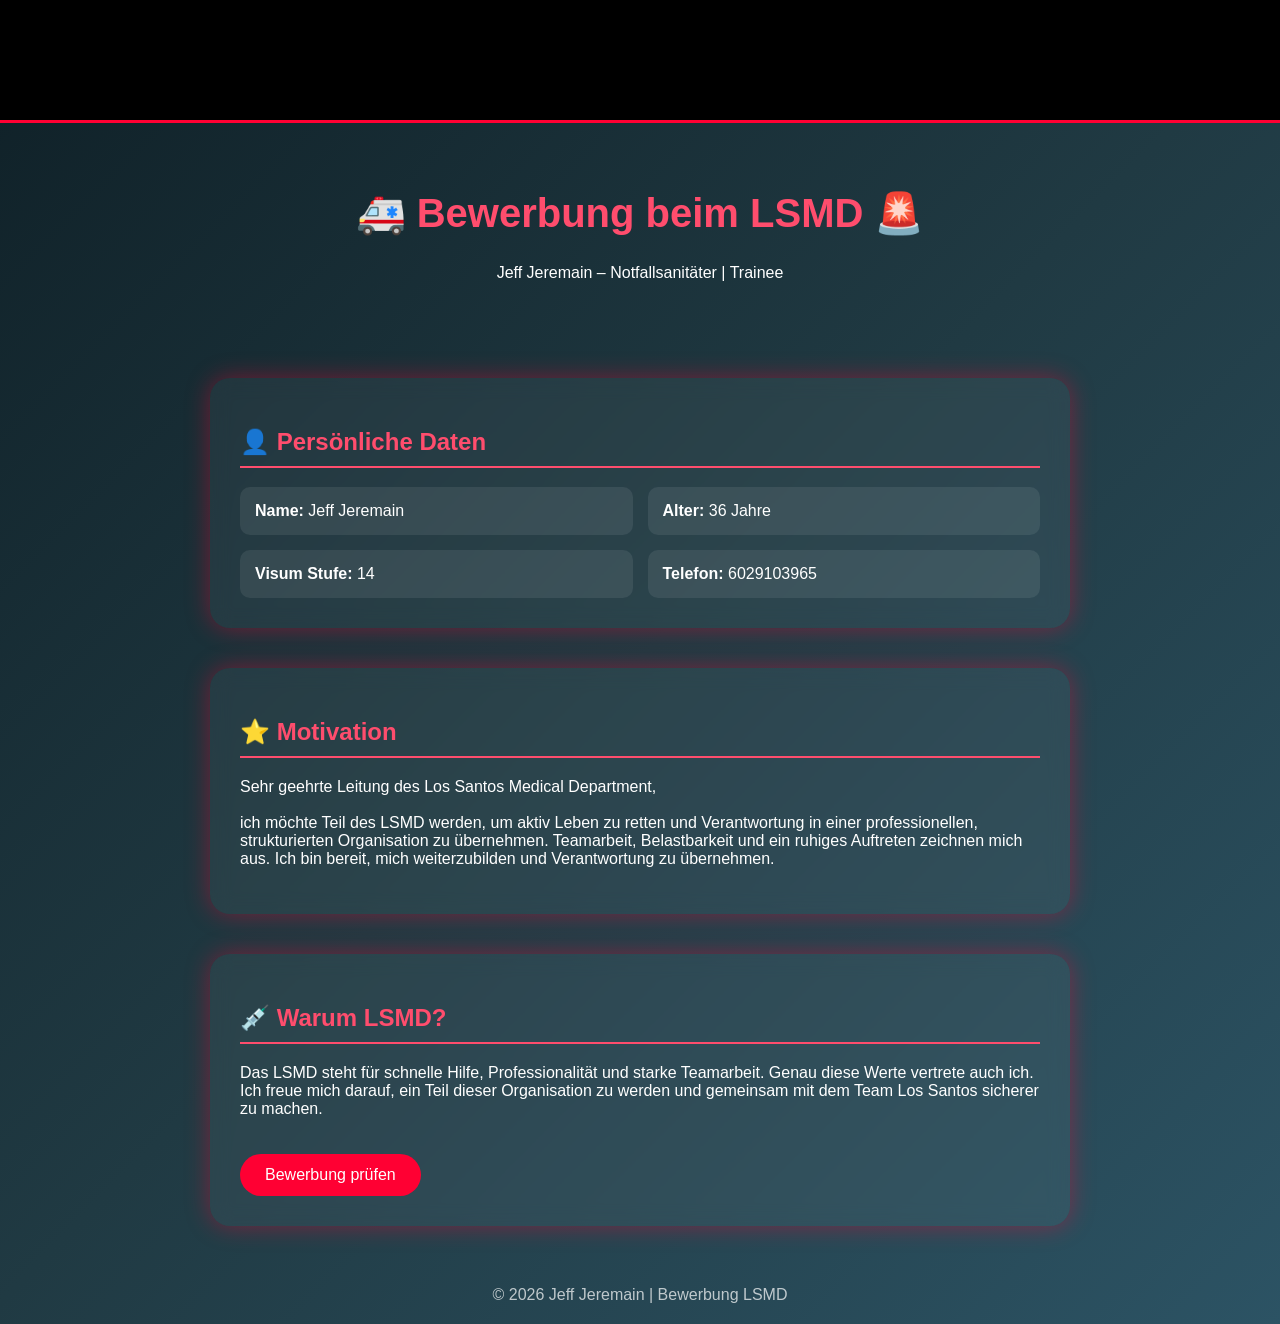
==== commit b90b8285: "Update index.html" ====
--- a/index.html
+++ b/index.html
@@ -1,821 +1,154 @@
-<!doctype html>
+<!DOCTYPE html>
 <html lang="de">
 <head>
-  <meta charset="utf-8" />
-  <meta name="viewport" content="width=device-width,initial-scale=1" />
-  <meta name="theme-color" content="#07090d" />
-  <title>LSMD • Einsatzakte • Bewerbung</title>
+<meta charset="UTF-8">
+<meta name="viewport" content="width=device-width, initial-scale=1.0">
+<title>Bewerbung – Jeff Jeremain | LSMD</title>
 
-  <link rel="preconnect" href="https://fonts.googleapis.com">
-  <link rel="preconnect" href="https://fonts.gstatic.com" crossorigin>
-  <link href="https://fonts.googleapis.com/css2?family=Inter:wght@400;600;700;800;900&family=JetBrains+Mono:wght@400;600;800&display=swap" rel="stylesheet">
+<style>
+body {
+    margin: 0;
+    font-family: 'Segoe UI', sans-serif;
+    background: linear-gradient(135deg, #0f2027, #203a43, #2c5364);
+    color: white;
+    overflow-x: hidden;
+}
 
-  <style>
-    :root{
-      --bg:#05070a;
-      --ink:#0b0f14;
-      --paper:#f6f4ee;
-      --paper2:#f1efe8;
+/* Herzmonitor Animation */
+.ekg-container {
+    position: relative;
+    height: 120px;
+    background: black;
+    overflow: hidden;
+    border-bottom: 3px solid #ff0033;
+}
 
-      --text:#eaf2ff;
-      --muted:#93a5c0;
+.ekg-line {
+    position: absolute;
+    width: 200%;
+    height: 100%;
+    background: url('https://i.imgur.com/7xZJz5B.png') repeat-x;
+    background-size: contain;
+    animation: move 4s linear infinite;
+}
 
-      --green:#2cffb8;
-      --teal:#22e6d6;
-      --cyan:#46d7ff;
-      --amber:#ffce6b;
-      --red:#ff4d6d;
+@keyframes move {
+    from { transform: translateX(0); }
+    to { transform: translateX(-50%); }
+}
 
-      --line: rgba(255,255,255,.12);
-      --line2: rgba(255,255,255,.08);
+header {
+    text-align: center;
+    padding: 40px 20px;
+}
 
-      --shadow: 0 24px 70px rgba(0,0,0,.55);
-      --shadow2: 0 14px 36px rgba(0,0,0,.35);
+header h1 {
+    font-size: 2.5em;
+    color: #ff4d6d;
+}
 
-      --r:16px;
-      --mono: "JetBrains Mono", ui-monospace, SFMono-Regular, Menlo, Monaco, Consolas, "Liberation Mono", "Courier New", monospace;
+.card {
+    max-width: 800px;
+    margin: 40px auto;
+    background: rgba(255,255,255,0.05);
+    padding: 30px;
+    border-radius: 20px;
+    backdrop-filter: blur(10px);
+    box-shadow: 0 0 25px rgba(255,0,51,0.4);
+}
 
-      --ekgSpeed: 1.35s;
-    }
+.card h2 {
+    color: #ff4d6d;
+    border-bottom: 2px solid #ff4d6d;
+    padding-bottom: 10px;
+}
 
-    *{box-sizing:border-box}
-    html,body{height:100%}
-    body{
-      margin:0;
-      font-family: Inter, system-ui, -apple-system, Segoe UI, Roboto, Arial, sans-serif;
-      color:var(--text);
-      background:
-        radial-gradient(900px 700px at 10% 15%, rgba(46,255,184,.10), transparent 60%),
-        radial-gradient(900px 700px at 90% 25%, rgba(70,215,255,.08), transparent 60%),
-        radial-gradient(900px 700px at 60% 90%, rgba(255,77,109,.06), transparent 60%),
-        linear-gradient(180deg, #04060a, #060a12 55%, #05070a);
-      overflow-x:hidden;
-    }
+.info-grid {
+    display: grid;
+    grid-template-columns: 1fr 1fr;
+    gap: 15px;
+}
 
-    /* Noise + scanlines (terminal vibe, totally different) */
-    .noise{
-      position:fixed; inset:0;
-      background-image: url("data:image/svg+xml,%3Csvg xmlns='http://www.w3.org/2000/svg' width='140' height='140'%3E%3Cfilter id='n'%3E%3CfeTurbulence type='fractalNoise' baseFrequency='.85' numOctaves='3' stitchTiles='stitch'/%3E%3C/filter%3E%3Crect width='140' height='140' filter='url(%23n)' opacity='.25'/%3E%3C/svg%3E");
-      opacity:.06;
-      mix-blend-mode: overlay;
-      pointer-events:none;
-      z-index:0;
-    }
-    .scan{
-      position:fixed; inset:0;
-      background: repeating-linear-gradient(
-        to bottom,
-        rgba(255,255,255,.03),
-        rgba(255,255,255,.03) 1px,
-        transparent 1px,
-        transparent 5px
-      );
-      opacity:.08;
-      pointer-events:none;
-      z-index:0;
-    }
+.info-box {
+    background: rgba(255,255,255,0.08);
+    padding: 15px;
+    border-radius: 10px;
+}
 
-    /* Layout */
-    .wrap{
-      max-width: 1200px;
-      margin: 0 auto;
-      padding: 18px 16px 90px;
-      position:relative;
-      z-index:1;
-    }
+button {
+    margin-top: 20px;
+    padding: 12px 25px;
+    border: none;
+    border-radius: 30px;
+    background: #ff0033;
+    color: white;
+    font-size: 16px;
+    cursor: pointer;
+    transition: 0.3s;
+}
 
-    /* Top micro bar (like your BPM + ONLINE) */
-    .microbar{
-      display:flex;
-      align-items:center;
-      justify-content:space-between;
-      gap:12px;
-      flex-wrap:wrap;
-      margin: 8px 0 16px;
-    }
-    .micro{
-      display:inline-flex;
-      align-items:center;
-      gap:12px;
-      padding: 10px 12px;
-      border-radius: 999px;
-      border: 1px solid rgba(255,255,255,.12);
-      background: rgba(0,0,0,.22);
-      box-shadow: var(--shadow2);
-      backdrop-filter: blur(10px);
-    }
-    .onlineDot{
-      width:9px;height:9px;border-radius:50%;
-      background: var(--green);
-      box-shadow: 0 0 18px rgba(46,255,184,.55);
-    }
-    .onlineTxt{
-      font-weight: 900;
-      font-size: 12px;
-      letter-spacing:.2px;
-      color: rgba(234,242,255,.92);
-      white-space:nowrap;
-    }
-    .microRight{
-      display:flex;
-      gap:10px;
-      flex-wrap:wrap;
-      justify-content:flex-end;
-    }
+button:hover {
+    background: #ff4d6d;
+    box-shadow: 0 0 15px #ff0033;
+}
 
-    .monitor{
-      display:inline-flex;
-      align-items:center;
-      gap:10px;
-      padding: 10px 12px;
-      border-radius: 999px;
-      border: 1px solid rgba(255,255,255,.12);
-      background: rgba(0,0,0,.22);
-      box-shadow: var(--shadow2);
-      backdrop-filter: blur(10px);
-      cursor:pointer;
-      user-select:none;
-    }
-    .monitor svg{width:120px;height:18px;display:block}
-    .bpm{font-weight:900;font-size:12px;color:rgba(234,242,255,.95)}
-    .bpm span{color:var(--muted); font-weight:900; margin-left:4px}
-
-    .ekg path.base{stroke: rgba(46,255,184,.30); stroke-width:3; fill:none; stroke-linecap:round; stroke-linejoin:round}
-    .ekg path.live{
-      stroke: rgba(46,255,184,.95); stroke-width:3; fill:none;
-      stroke-linecap:round; stroke-linejoin:round;
-      stroke-dasharray: 180;
-      stroke-dashoffset: 180;
-      animation: dash var(--ekgSpeed) linear infinite;
-      filter: drop-shadow(0 0 10px rgba(46,255,184,.25));
-    }
-    @keyframes dash{
-      0%{stroke-dashoffset:180; opacity:0}
-      10%{opacity:1}
-      65%{opacity:1}
-      100%{stroke-dashoffset:-180; opacity:0}
-    }
-
-    /* Main split screen */
-    .split{
-      display:grid;
-      grid-template-columns: 1.15fr .85fr;
-      gap: 16px;
-      align-items:start;
-    }
-
-    /* LEFT: Terminal */
-    .terminal{
-      border: 1px solid rgba(46,255,184,.18);
-      border-radius: var(--r);
-      background: linear-gradient(180deg, rgba(0,0,0,.35), rgba(0,0,0,.22));
-      box-shadow: var(--shadow);
-      overflow:hidden;
-      position:relative;
-    }
-    .terminal:before{
-      content:"";
-      position:absolute; inset:-2px;
-      background: radial-gradient(900px 300px at 30% 0%, rgba(46,255,184,.10), transparent 65%);
-      pointer-events:none;
-      opacity:.9;
-    }
-    .termTop{
-      display:flex;
-      align-items:center;
-      justify-content:space-between;
-      gap:10px;
-      padding: 14px 14px 12px;
-      border-bottom: 1px solid rgba(255,255,255,.08);
-      background: rgba(0,0,0,.25);
-      position:relative;
-      z-index:1;
-    }
-    .termTitle{
-      display:flex; align-items:center; gap:10px;
-      font-weight: 950;
-      letter-spacing:.2px;
-    }
-    .leds{display:flex; gap:8px; align-items:center}
-    .led{width:10px;height:10px;border-radius:50%}
-    .led.g{background: var(--green); box-shadow:0 0 10px rgba(46,255,184,.35)}
-    .led.c{background: var(--cyan); box-shadow:0 0 10px rgba(70,215,255,.25)}
-    .led.r{background: var(--red); box-shadow:0 0 10px rgba(255,77,109,.22)}
-    .termTag{
-      font-family: var(--mono);
-      font-size: 12px;
-      color: rgba(147,165,192,.95);
-    }
-
-    .termBody{
-      padding: 14px;
-      position:relative;
-      z-index:1;
-    }
-
-    .cmdline{
-      font-family: var(--mono);
-      font-size: 12.5px;
-      color: rgba(234,242,255,.92);
-      line-height: 1.75;
-    }
-    .prompt{color: rgba(46,255,184,.95); font-weight:800}
-    .dim{color: rgba(147,165,192,.85)}
-    .hl{color: rgba(70,215,255,.95); font-weight:800}
-    .warn{color: rgba(255,206,107,.95); font-weight:800}
-    .ok{color: rgba(46,255,184,.95); font-weight:800}
-
-    /* Terminal blocks */
-    .termGrid{
-      margin-top: 12px;
-      display:grid;
-      grid-template-columns: repeat(2, minmax(0,1fr));
-      gap: 12px;
-    }
-    .tile{
-      border: 1px solid rgba(255,255,255,.10);
-      border-radius: 14px;
-      background: rgba(255,255,255,.04);
-      padding: 12px;
-      box-shadow: 0 10px 24px rgba(0,0,0,.22);
-    }
-    .tile .k{font-family:var(--mono); font-size:11.5px; color: rgba(147,165,192,.95); font-weight:800}
-    .tile .v{margin-top:6px; font-weight:950; font-size:13px; color: rgba(234,242,255,.95)}
-    .tile .v a{color:inherit; text-decoration:none; border-bottom:1px dashed rgba(255,255,255,.25)}
-    .tile .v a:hover{border-bottom-color: rgba(255,255,255,.55)}
-
-    .sections{
-      margin-top: 12px;
-      display:grid;
-      gap: 12px;
-    }
-
-    .block{
-      border: 1px solid rgba(255,255,255,.10);
-      border-radius: 14px;
-      background: rgba(0,0,0,.16);
-      padding: 12px;
-    }
-    .blockHead{
-      display:flex; align-items:center; justify-content:space-between; gap:10px;
-      margin-bottom: 8px;
-    }
-    .blockHead .t{
-      font-weight: 950;
-      font-size: 13px;
-      letter-spacing:.2px;
-    }
-    .pill{
-      font-family: var(--mono);
-      font-size: 11px;
-      color: rgba(147,165,192,.95);
-      border: 1px solid rgba(255,255,255,.10);
-      padding: 6px 9px;
-      border-radius: 999px;
-      background: rgba(255,255,255,.03);
-      white-space:nowrap;
-    }
-    .block p{
-      margin:0;
-      color: rgba(147,165,192,.95);
-      line-height: 1.7;
-      font-size: 13px;
-    }
-
-    .list{
-      margin-top: 10px;
-      display:grid;
-      gap: 8px;
-    }
-    .li{
-      display:flex; gap:10px; align-items:flex-start;
-      padding: 10px 10px;
-      border-radius: 12px;
-      border: 1px solid rgba(255,255,255,.08);
-      background: rgba(255,255,255,.03);
-    }
-    .ic{
-      width: 18px; height: 18px; border-radius: 6px;
-      background: rgba(46,255,184,.12);
-      border: 1px solid rgba(46,255,184,.22);
-      display:grid; place-items:center;
-      color: rgba(46,255,184,.95);
-      font-weight: 950;
-      flex:0 0 auto;
-      margin-top: 1px;
-    }
-    .li .tt{font-weight:950; font-size: 13px}
-    .li .dd{margin-top:3px; color: rgba(147,165,192,.95); font-size: 13px; line-height:1.5}
-
-    /* RIGHT: Aushang / Poster on paper */
-    .poster{
-      border-radius: var(--r);
-      background: radial-gradient(800px 420px at 40% 0%, rgba(255,255,255,.18), rgba(255,255,255,.06)),
-                  linear-gradient(180deg, rgba(0,0,0,.28), rgba(0,0,0,.20));
-      border: 1px solid rgba(255,255,255,.10);
-      box-shadow: var(--shadow);
-      overflow:hidden;
-      position:relative;
-    }
-    .posterInner{
-      padding: 16px;
-      display:grid;
-      gap: 12px;
-    }
-
-    .paper{
-      background: linear-gradient(180deg, var(--paper), var(--paper2));
-      color: #101722;
-      border-radius: 14px;
-      box-shadow: 0 18px 60px rgba(0,0,0,.35);
-      border: 1px solid rgba(0,0,0,.08);
-      overflow:hidden;
-    }
-    .paperTop{
-      padding: 14px 14px 12px;
-      background: linear-gradient(90deg, rgba(16,23,34,.06), rgba(16,23,34,.02));
-      border-bottom: 1px solid rgba(0,0,0,.08);
-      display:flex;
-      align-items:flex-start;
-      justify-content:space-between;
-      gap:12px;
-    }
-    .stamp{
-      display:inline-flex;
-      align-items:center;
-      gap:10px;
-      padding: 7px 10px;
-      border-radius: 999px;
-      border: 1px dashed rgba(16,23,34,.25);
-      font-weight: 900;
-      font-size: 11px;
-      color: rgba(16,23,34,.75);
-      white-space:nowrap;
-    }
-    .stamp .sDot{
-      width:8px;height:8px;border-radius:50%;
-      background: #16b67f;
-      box-shadow:none;
-    }
-    .paperBody{
-      padding: 14px;
-      font-size: 13px;
-      line-height: 1.65;
-      color: rgba(16,23,34,.88);
-    }
-    .paperBody h2{
-      margin:0 0 10px;
-      font-size: 16px;
-      font-weight: 950;
-      letter-spacing:.2px;
-      color:#0d1522;
-    }
-    .paperBody b{color:#0d1522}
-    .paperBody ul{
-      margin: 10px 0 0;
-      padding-left: 18px;
-    }
-    .paperBody li{margin: 6px 0}
-
-    /* Ticket textarea styled like a “printout” */
-    .printout{
-      border-radius: 14px;
-      border: 1px solid rgba(255,255,255,.10);
-      background: rgba(0,0,0,.18);
-      padding: 12px;
-    }
-    .printoutHead{
-      display:flex; align-items:center; justify-content:space-between; gap:10px;
-      margin-bottom: 10px;
-      color: rgba(234,242,255,.92);
-      font-weight: 950;
-      font-size: 13px;
-    }
-    textarea{
-      width:100%;
-      min-height: 260px;
-      resize: vertical;
-      border-radius: 12px;
-      border: 1px solid rgba(255,255,255,.12);
-      background: rgba(0,0,0,.22);
-      color: rgba(234,242,255,.95);
-      padding: 12px;
-      font-family: var(--mono);
-      font-size: 12.5px;
-      line-height: 1.55;
-      outline:none;
-    }
-
-    /* Floating actions */
-    .fab{
-      position:fixed;
-      right: 14px;
-      bottom: 14px;
-      display:flex;
-      flex-direction:column;
-      gap:10px;
-      z-index:99;
-    }
-    .fab button{
-      cursor:pointer;
-      border-radius: 14px;
-      padding: 12px 14px;
-      border: 1px solid rgba(255,255,255,.13);
-      background: rgba(0,0,0,.26);
-      color: rgba(234,242,255,.95);
-      font-weight: 950;
-      display:flex;
-      align-items:center;
-      gap:10px;
-      box-shadow: var(--shadow2);
-      backdrop-filter: blur(10px);
-      transition: transform .12s ease, border-color .12s ease, background .12s ease;
-      user-select:none;
-    }
-    .fab button:hover{transform: translateY(-1px); border-color: rgba(255,255,255,.25)}
-    .fab button.primary{
-      border-color: rgba(46,255,184,.22);
-      background: rgba(46,255,184,.08);
-    }
-
-    /* Toast */
-    .toast{
-      position: fixed;
-      left: 50%;
-      bottom: 22px;
-      transform: translateX(-50%);
-      background: rgba(0,0,0,.62);
-      border: 1px solid rgba(255,255,255,.14);
-      padding: 10px 12px;
-      border-radius: 999px;
-      font-weight: 950;
-      font-size: 12px;
-      color: rgba(234,242,255,.95);
-      box-shadow: var(--shadow2);
-      backdrop-filter: blur(10px);
-      opacity: 0;
-      pointer-events:none;
-      transition: opacity .18s ease, transform .18s ease;
-      z-index: 100;
-      white-space:nowrap;
-    }
-    .toast.show{opacity:1; transform: translateX(-50%) translateY(-4px)}
-
-    footer{
-      margin-top: 16px;
-      color: rgba(147,165,192,.88);
-      font-size: 12px;
-      display:flex;
-      justify-content:space-between;
-      gap: 12px;
-      flex-wrap:wrap;
-      opacity:.95;
-    }
-    footer a{
-      color:inherit; text-decoration:none;
-      border-bottom: 1px dashed rgba(255,255,255,.18);
-    }
-    footer a:hover{border-bottom-color: rgba(255,255,255,.45)}
-
-    @media (max-width: 980px){
-      .split{grid-template-columns: 1fr}
-      .termGrid{grid-template-columns: 1fr}
-    }
-  </style>
+footer {
+    text-align: center;
+    padding: 20px;
+    opacity: 0.7;
+}
+</style>
 </head>
 
 <body>
-  <div class="noise" aria-hidden="true"></div>
-  <div class="scan" aria-hidden="true"></div>
 
-  <main class="wrap">
-    <!-- micro status bar -->
-    <div class="microbar" aria-label="Systemstatus">
-      <div class="monitor" id="monitor" title="Herzmonitor (klicken = Spike)">
-        <svg class="ekg" viewBox="0 0 200 30" aria-hidden="true">
-          <path class="base" d="M0,16 L35,16 L50,16 L58,8 L66,24 L76,16 L105,16 L122,16 L130,16 L138,10 L148,24 L160,16 L200,16"/>
-          <path class="live" d="M0,16 L35,16 L50,16 L58,8 L66,24 L76,16 L105,16 L122,16 L130,16 L138,10 L148,24 L160,16 L200,16"/>
-        </svg>
-        <div class="bpm"><span id="bpm">78</span> <span>BPM</span></div>
-      </div>
+<div class="ekg-container">
+    <div class="ekg-line"></div>
+</div>
 
-      <div class="microRight">
-        <div class="micro">
-          <span class="onlineDot"></span>
-          <span class="onlineTxt">MEDICAL SYSTEM • ONLINE</span>
-        </div>
-        <div class="micro">
-          <span class="onlineTxt" style="color:rgba(234,242,255,.90)">QUEUE:</span>
-          <span class="onlineTxt" style="color:var(--cyan)">Bewerbungen • offen</span>
-        </div>
-      </div>
+<header>
+    <h1>🚑 Bewerbung beim LSMD 🚨</h1>
+    <p>Jeff Jeremain – Notfallsanitäter | Trainee</p>
+</header>
+
+<div class="card">
+    <h2>👤 Persönliche Daten</h2>
+    <div class="info-grid">
+        <div class="info-box"><strong>Name:</strong> Jeff Jeremain</div>
+        <div class="info-box"><strong>Alter:</strong> 36 Jahre</div>
+        <div class="info-box"><strong>Visum Stufe:</strong> 14</div>
+        <div class="info-box"><strong>Telefon:</strong> 6029103965</div>
     </div>
+</div>
 
-    <section class="split">
-      <!-- LEFT TERMINAL -->
-      <section class="terminal" aria-label="Einsatzakte / Terminal">
-        <div class="termTop">
-          <div class="termTitle">
-            <span class="leds" aria-hidden="true">
-              <span class="led g"></span><span class="led c"></span><span class="led r"></span>
-            </span>
-            LSMD_TERMINAL • APPLICATION.DOSSIER
-          </div>
-          <div class="termTag">v14 • verified</div>
-        </div>
+<div class="card">
+    <h2>⭐ Motivation</h2>
+    <p>
+        Sehr geehrte Leitung des Los Santos Medical Department,<br><br>
+        ich möchte Teil des LSMD werden, um aktiv Leben zu retten und Verantwortung
+        in einer professionellen, strukturierten Organisation zu übernehmen.
+        Teamarbeit, Belastbarkeit und ein ruhiges Auftreten zeichnen mich aus.
+        Ich bin bereit, mich weiterzubilden und Verantwortung zu übernehmen.
+    </p>
+</div>
 
-        <div class="termBody">
-          <div class="cmdline">
-            <span class="prompt">lsmd@intake</span><span class="dim">:</span><span class="hl">~</span><span class="dim">$</span>
-            load applicant --id <span class="warn">JEFF_JEREMAIN</span><br>
-            <span class="dim">↳</span> status: <span class="ok">READY</span> • clearance: <span class="ok">VISUM_14</span> • contact: <span class="ok">6029103965</span><br><br>
+<div class="card">
+    <h2>💉 Warum LSMD?</h2>
+    <p>
+        Das LSMD steht für schnelle Hilfe, Professionalität und starke Teamarbeit.
+        Genau diese Werte vertrete auch ich. 
+        Ich freue mich darauf, ein Teil dieser Organisation zu werden
+        und gemeinsam mit dem Team Los Santos sicherer zu machen.
+    </p>
 
-            <span class="prompt">lsmd@intake</span><span class="dim">:</span><span class="hl">~</span><span class="dim">$</span>
-            summary --role <span class="warn">Notfallsanitäter/in Trainee</span><br>
-            <span class="dim">↳</span> traits: <span class="ok">struktur</span>, <span class="ok">belastbar</span>, <span class="ok">teamorientiert</span>, <span class="ok">leadership</span><br>
-          </div>
+    <button onclick="alert('Vielen Dank für Ihre Zeit! 🚑')">
+        Bewerbung prüfen
+    </button>
+</div>
 
-          <div class="termGrid" aria-label="Stammdaten">
-            <div class="tile">
-              <div class="k">NAME</div>
-              <div class="v">Jeff Jeremain</div>
-            </div>
-            <div class="tile">
-              <div class="k">ALTER</div>
-              <div class="v">36 Jahre</div>
-            </div>
-            <div class="tile">
-              <div class="k">TELEFON</div>
-              <div class="v"><a href="tel:6029103965">6029103965</a></div>
-            </div>
-            <div class="tile">
-              <div class="k">VISUM</div>
-              <div class="v">14</div>
-            </div>
-          </div>
+<footer>
+    © 2026 Jeff Jeremain | Bewerbung LSMD
+</footer>
 
-          <div class="sections">
-            <div class="block">
-              <div class="blockHead">
-                <div class="t">MD-Vorerfahrung</div>
-                <div class="pill">source: Latenight V</div>
-              </div>
-              <p>
-                Ich war auf dem Server <b style="color:rgba(234,242,255,.92)">Latenight V</b> im medizinischen Dienst tätig –
-                dort <b style="color:rgba(234,242,255,.92)">als Führungskraft</b>. Ich kenne strukturierte Abläufe,
-                Einsatzkoordination, Funkdisziplin sowie saubere Übergaben und Dokumentation.
-              </p>
-
-              <div class="list">
-                <div class="li">
-                  <div class="ic">+</div>
-                  <div>
-                    <div class="tt">Führung / Koordination</div>
-                    <div class="dd">Teamleitung, Prioritäten, Eskalationswege, Standards & Schulungen.</div>
-                  </div>
-                </div>
-                <div class="li">
-                  <div class="ic">+</div>
-                  <div>
-                    <div class="tt">Einsatzroutine</div>
-                    <div class="dd">Lageeinschätzung, klare Kommunikation, sichere Entscheidungen im Stress.</div>
-                  </div>
-                </div>
-                <div class="li">
-                  <div class="ic">+</div>
-                  <div>
-                    <div class="tt">Dokumentation</div>
-                    <div class="dd">Berichte/Übergaben sauber, nachvollziehbar, RP-konform.</div>
-                  </div>
-                </div>
-              </div>
-            </div>
-
-            <div class="block">
-              <div class="blockHead">
-                <div class="t">Motivation</div>
-                <div class="pill">why: LSMD</div>
-              </div>
-              <p>
-                Ich möchte ins LSMD, weil ich professionelles, realitätsnahes Medical-RP mit klaren Standards mag:
-                ruhige Kommunikation, saubere Abläufe und respektvoller Umgang. Ich bin bereit für Nacht- und
-                Schichtdienste und freue mich auf Schulungen & Weiterbildungen.
-              </p>
-            </div>
-
-            <div class="block">
-              <div class="blockHead">
-                <div class="t">Stärken & Schwächen</div>
-                <div class="pill">self-check</div>
-              </div>
-              <p>
-                <b style="color:rgba(234,242,255,.92)">Stärken:</b> ruhig & belastbar unter Druck • klare Kommunikation • strukturierte Arbeitsweise • Dokumentation.<br>
-                <b style="color:rgba(234,242,255,.92)">Schwächen:</b> Perfektionismus (Zeitlimits) • Delegieren verbessern • Prioritäten bei Chaos schneller setzen.
-              </p>
-            </div>
-          </div>
-        </div>
-      </section>
-
-      <!-- RIGHT POSTER -->
-      <aside class="poster" aria-label="Stellenausschreibung / Aushang">
-        <div class="posterInner">
-          <div class="paper" aria-label="Aushang">
-            <div class="paperTop">
-              <div>
-                <div style="font-weight:950; letter-spacing:.2px; font-size:13px; color:#0d1522;">
-                  🏥 Stellenausschreibung – Los Santos Medical Department (LSMD)
-                </div>
-                <div style="margin-top:6px; font-size:12px; color:rgba(16,23,34,.72); font-weight:900;">
-                  Bewerbungsphase: dauerhaft geöffnet • Bewerbungsfrist: laufend
-                </div>
-              </div>
-              <div class="stamp"><span class="sDot"></span> VERIFIED NOTICE</div>
-            </div>
-
-            <div class="paperBody">
-              <h2>Position: 🚑 Notfallsanitäter/in | Trainee (m/w/d)</h2>
-              <b>Dienstort:</b> 📍 Los Santos, San Andreas<br>
-              <b>Anstellungsart:</b> ⏱️ Vollzeit / Teilzeit<br><br>
-
-              <b>⭐ Über uns</b><br>
-              Das LSMD steht für schnelle Hilfe, professionelle Versorgung und ein starkes Team. 💉❤️
-              <br><br>
-
-              <b>🔧 Ihre Aufgaben</b>
-              <ul>
-                <li>🚨 Erstversorgung von Notfallpatienten</li>
-                <li>🩹 Durchführung medizinischer Sofortmaßnahmen</li>
-                <li>🚑 Sicherer Transport ins Krankenhaus</li>
-                <li>🏥 Unterstützung des Ärzteteams</li>
-                <li>📝 Dokumentation aller Einsätze</li>
-                <li>🎓 Teilnahme an regelmäßigen Schulungen</li>
-              </ul>
-
-              <b>👤 Ihr Profil</b>
-              <ul>
-                <li>🔞 Mindestalter 18 Jahre</li>
-                <li>🤝 Teamfähig, belastbar, hilfsbereit</li>
-                <li>😌 Professionelles & ruhiges Auftreten</li>
-                <li>🌙 Bereitschaft für Nacht- & Schichtdienste</li>
-                <li>📚 Medizinische Vorkenntnisse (RP) von Vorteil</li>
-                <li>📁 Sauberes Führungszeugnis (Ingame)</li>
-              </ul>
-
-              <b>🎁 Wir bieten</b>
-              <ul>
-                <li>💵 Überdurchschnittliche Verdienstmöglichkeiten</li>
-                <li>📈 Aufstiegschancen bis Leitungsebene</li>
-                <li>🎓 Ausbildung & stetige Weiterbildung</li>
-                <li>🚐 Moderne Fahrzeuge & Ausrüstung</li>
-                <li>🤗 Starkes Team & realitätsnahe Einsätze</li>
-              </ul>
-
-              <b>✉️ Bewerbung</b><br>
-              Bitte Bewerbung mit kurzem Lebenslauf & Motivationsschreiben im Ticketsystem unter „Bewerbungen“ einreichen.
-            </div>
-          </div>
-
-          <div class="printout" aria-label="Ticket-Text">
-            <div class="printoutHead">
-              <span>✉️ Ticket-Text (Copy & Paste)</span>
-              <span style="font-family:var(--mono); font-size:11px; color:rgba(147,165,192,.95)">application.txt</span>
-            </div>
-
-<textarea id="applicationText" spellcheck="false">**Bewerbung – Los Santos Medical Department (LSMD)**
-
-**Position:** 🚑 Notfallsanitäter/in | Trainee (m/w/d)
-**Name:** Jeff Jeremain
-**Alter:** 36
-**Telefonnummer:** 6029103965
-**Visum Stufe:** 14
-
-**Kurzprofil:**
-Ich arbeite strukturiert, belastbar und teamorientiert. Mir sind saubere Abläufe, ruhige Kommunikation und professionelle Patientenversorgung wichtig – besonders im Einsatzstress.
-
-**MD-Vorerfahrung:**
-Ich war auf dem Server **Latenight V** im medizinischen Dienst tätig, dort **als Führungskraft**. Erfahrung mit Einsatzkoordination, Funkdisziplin, Übergaben sowie nachvollziehbarer Dokumentation.
-
-**Motivation:**
-Ich möchte zum LSMD, weil ich professionelles, realitätsnahes Medical-RP mit klaren Standards mag. Ich bin bereit für Nacht- und Schichtdienste und freue mich auf Schulungen sowie Weiterbildungen.
-
-**Stärken:**
-- ruhig & belastbar unter Druck
-- klare Kommunikation & Teamwork
-- strukturierte Arbeitsweise + Dokumentation
-
-**Schwächen (woran ich arbeite):**
-- Perfektionismus → Zeitlimits setzen
-- Prioritäten bei Chaos schneller setzen
-- Aufgaben sauber delegieren
-
-**Referenzen (alter Server – Latenight V / LSMD):**
-- Leitung/Führung & Personalabteilung (u.a. Abteilungs Director, Head of Prakti/Sani)
-- Oberarzt / Ausbilder (Prakti/Sani, Sr. Ausbilder/in)
-- Lizenzen/Weiterbildung (Funkprüfer, MedicNet, Overwatch, Osprey u.a.)
-
-Ich freue mich auf ein Gespräch / eine Probeschicht.</textarea>
-          </div>
-        </div>
-      </aside>
-    </section>
-
-    <footer>
-      <div>© <span id="year"></span> Jeff Jeremain • LSMD Bewerbung</div>
-      <div><a href="#" id="top">nach oben ↑</a></div>
-    </footer>
-  </main>
-
-  <div class="fab" aria-label="Aktionen">
-    <button class="primary" id="copyBtn">⎘ Bewerbung kopieren</button>
-    <button id="dlBtn">⬇ TXT speichern</button>
-  </div>
-
-  <div class="toast" id="toast" role="status" aria-live="polite" aria-atomic="true"></div>
-
-  <script>
-    const $ = (s) => document.querySelector(s);
-
-    const toast = (msg) => {
-      const el = $("#toast");
-      el.textContent = msg;
-      el.classList.add("show");
-      clearTimeout(toast._t);
-      toast._t = setTimeout(() => el.classList.remove("show"), 1600);
-    };
-
-    const copyApp = async () => {
-      const ta = $("#applicationText");
-      const txt = ta.value.trim();
-      try{
-        await navigator.clipboard.writeText(txt);
-        toast("Bewerbung kopiert ✅");
-      }catch{
-        ta.focus(); ta.select();
-        document.execCommand("copy");
-        toast("Bewerbung kopiert ✅");
-      }
-    };
-
-    const downloadTxt = () => {
-      const txt = $("#applicationText").value.trim();
-      const blob = new Blob([txt], { type: "text/plain;charset=utf-8" });
-      const url = URL.createObjectURL(blob);
-      const a = document.createElement("a");
-      a.href = url;
-      a.download = "LSMD_Bewerbung_Jeff_Jeremain.txt";
-      document.body.appendChild(a);
-      a.click();
-      a.remove();
-      URL.revokeObjectURL(url);
-      toast("TXT gespeichert ⬇");
-    };
-
-    // Reactive heart monitor (subtle)
-    const bpmEl = $("#bpm");
-    let bpm = 78;
-    let target = 78;
-
-    const clamp = (n,a,b)=>Math.max(a,Math.min(b,n));
-    const rint = (a,b)=>Math.floor(Math.random()*(b-a+1))+a;
-
-    const setTarget = (t)=>{ target = clamp(t, 60, 140); };
-
-    const spike = (boost=0)=> setTarget(92 + rint(0,14) + boost);
-
-    // speed reacts to BPM
-    const updateSpeed = () => {
-      const v = Math.round(bpm);
-      const speed = clamp(1.75 - (v - 60) / 140, 0.75, 1.75);
-      document.documentElement.style.setProperty("--ekgSpeed", speed + "s");
-    };
-
-    const loop = () => {
-      // drift
-      if (Math.random() < 0.10) setTarget(78 + rint(-5, 6));
-      bpm += (target - bpm) * 0.10;
-      bpmEl.textContent = String(Math.round(bpm));
-      updateSpeed();
-      requestAnimationFrame(loop);
-    };
-
-    // interactions
-    $("#monitor").addEventListener("click", () => { spike(6); toast("Monitor: Spike ✅"); });
-    window.addEventListener("scroll", () => { if (Math.random() < 0.06) spike(); }, { passive:true });
-
-    // hover on key areas triggers tiny spikes
-    document.querySelectorAll(".terminal, .poster, .paper").forEach(el=>{
-      el.addEventListener("mouseenter", ()=>{ if (Math.random() < 0.35) spike(-4); });
-    });
-
-    // buttons
-    $("#copyBtn").addEventListener("click", copyApp);
-    $("#dlBtn").addEventListener("click", downloadTxt);
-
-    $("#top").addEventListener("click", (e)=>{ e.preventDefault(); window.scrollTo({top:0,behavior:"smooth"}); });
-    $("#year").textContent = new Date().getFullYear();
-
-    loop();
-  </script>
 </body>
 </html>
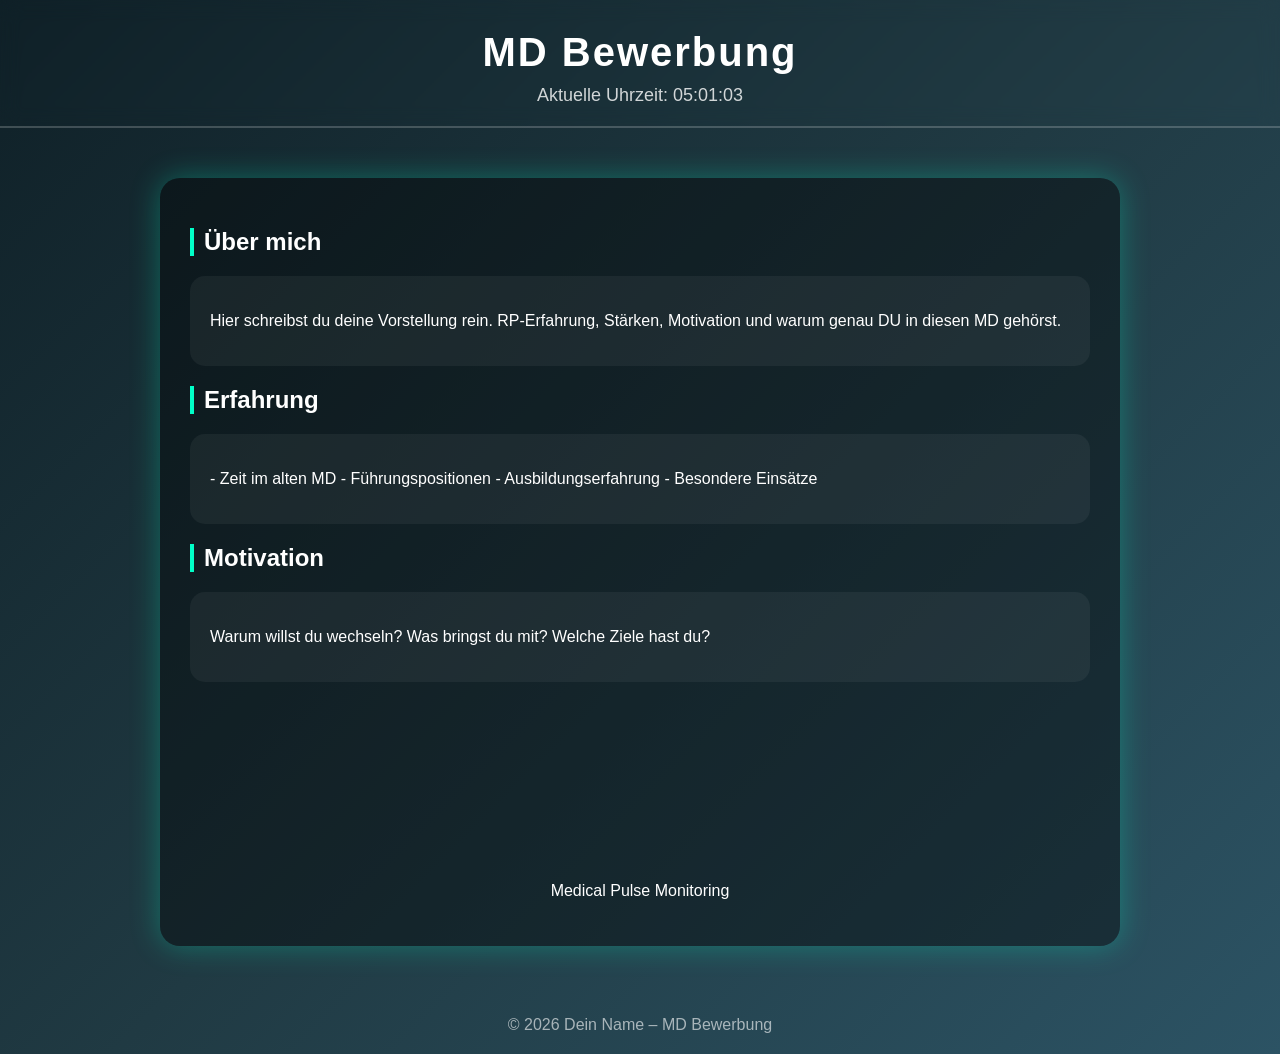
==== commit 2659dda3: "Update index.html" ====
--- a/index.html
+++ b/index.html
@@ -1,154 +1,166 @@
 <!DOCTYPE html>
 <html lang="de">
 <head>
-<meta charset="UTF-8">
-<meta name="viewport" content="width=device-width, initial-scale=1.0">
-<title>Bewerbung – Jeff Jeremain | LSMD</title>
+    <meta charset="UTF-8">
+    <meta name="viewport" content="width=device-width, initial-scale=1.0">
+    <title>MD Bewerbung – Dein Name</title>
 
-<style>
-body {
-    margin: 0;
-    font-family: 'Segoe UI', sans-serif;
-    background: linear-gradient(135deg, #0f2027, #203a43, #2c5364);
-    color: white;
-    overflow-x: hidden;
-}
+    <style>
+        body {
+            margin: 0;
+            font-family: 'Segoe UI', sans-serif;
+            background: linear-gradient(135deg, #0f2027, #203a43, #2c5364);
+            color: white;
+            overflow-x: hidden;
+        }
 
-/* Herzmonitor Animation */
-.ekg-container {
-    position: relative;
-    height: 120px;
-    background: black;
-    overflow: hidden;
-    border-bottom: 3px solid #ff0033;
-}
+        header {
+            padding: 20px;
+            text-align: center;
+            border-bottom: 2px solid rgba(255,255,255,0.2);
+            backdrop-filter: blur(10px);
+        }
 
-.ekg-line {
-    position: absolute;
-    width: 200%;
-    height: 100%;
-    background: url('https://i.imgur.com/7xZJz5B.png') repeat-x;
-    background-size: contain;
-    animation: move 4s linear infinite;
-}
+        .clock {
+            font-size: 18px;
+            margin-top: 5px;
+            opacity: 0.8;
+        }
 
-@keyframes move {
-    from { transform: translateX(0); }
-    to { transform: translateX(-50%); }
-}
+        h1 {
+            margin: 10px 0;
+            font-size: 40px;
+            letter-spacing: 2px;
+        }
 
-header {
-    text-align: center;
-    padding: 40px 20px;
-}
+        .container {
+            max-width: 900px;
+            margin: 50px auto;
+            padding: 30px;
+            background: rgba(0,0,0,0.4);
+            border-radius: 20px;
+            box-shadow: 0 0 30px rgba(0,255,200,0.3);
+            animation: fadeIn 1.5s ease-in-out;
+        }
 
-header h1 {
-    font-size: 2.5em;
-    color: #ff4d6d;
-}
+        h2 {
+            border-left: 4px solid #00ffc8;
+            padding-left: 10px;
+        }
 
-.card {
-    max-width: 800px;
-    margin: 40px auto;
-    background: rgba(255,255,255,0.05);
-    padding: 30px;
-    border-radius: 20px;
-    backdrop-filter: blur(10px);
-    box-shadow: 0 0 25px rgba(255,0,51,0.4);
-}
+        .ekg-container {
+            margin-top: 30px;
+            text-align: center;
+        }
 
-.card h2 {
-    color: #ff4d6d;
-    border-bottom: 2px solid #ff4d6d;
-    padding-bottom: 10px;
-}
+        svg {
+            width: 100%;
+            max-width: 500px;
+        }
 
-.info-grid {
-    display: grid;
-    grid-template-columns: 1fr 1fr;
-    gap: 15px;
-}
+        .ekg-line {
+            fill: none;
+            stroke: #00ffc8;
+            stroke-width: 4;
+            stroke-dasharray: 1000;
+            stroke-dashoffset: 1000;
+            animation: ekg 3s linear infinite;
+        }
 
-.info-box {
-    background: rgba(255,255,255,0.08);
-    padding: 15px;
-    border-radius: 10px;
-}
+        @keyframes ekg {
+            to {
+                stroke-dashoffset: 0;
+            }
+        }
 
-button {
-    margin-top: 20px;
-    padding: 12px 25px;
-    border: none;
-    border-radius: 30px;
-    background: #ff0033;
-    color: white;
-    font-size: 16px;
-    cursor: pointer;
-    transition: 0.3s;
-}
+        @keyframes fadeIn {
+            from { opacity: 0; transform: translateY(20px); }
+            to { opacity: 1; transform: translateY(0); }
+        }
 
-button:hover {
-    background: #ff4d6d;
-    box-shadow: 0 0 15px #ff0033;
-}
+        .card {
+            margin: 20px 0;
+            padding: 20px;
+            background: rgba(255,255,255,0.05);
+            border-radius: 15px;
+            transition: 0.3s;
+        }
 
-footer {
-    text-align: center;
-    padding: 20px;
-    opacity: 0.7;
-}
-</style>
+        .card:hover {
+            transform: scale(1.03);
+            box-shadow: 0 0 20px rgba(0,255,200,0.5);
+        }
+
+        footer {
+            text-align: center;
+            padding: 20px;
+            opacity: 0.6;
+            margin-top: 40px;
+        }
+    </style>
 </head>
 
 <body>
 
-<div class="ekg-container">
-    <div class="ekg-line"></div>
-</div>
-
 <header>
-    <h1>🚑 Bewerbung beim LSMD 🚨</h1>
-    <p>Jeff Jeremain – Notfallsanitäter | Trainee</p>
+    <h1>MD Bewerbung</h1>
+    <div class="clock" id="clock"></div>
 </header>
 
-<div class="card">
-    <h2>👤 Persönliche Daten</h2>
-    <div class="info-grid">
-        <div class="info-box"><strong>Name:</strong> Jeff Jeremain</div>
-        <div class="info-box"><strong>Alter:</strong> 36 Jahre</div>
-        <div class="info-box"><strong>Visum Stufe:</strong> 14</div>
-        <div class="info-box"><strong>Telefon:</strong> 6029103965</div>
+<div class="container">
+
+    <h2>Über mich</h2>
+    <div class="card">
+        <p>
+            Hier schreibst du deine Vorstellung rein.  
+            RP-Erfahrung, Stärken, Motivation und warum genau DU in diesen MD gehörst.
+        </p>
     </div>
-</div>
 
-<div class="card">
-    <h2>⭐ Motivation</h2>
-    <p>
-        Sehr geehrte Leitung des Los Santos Medical Department,<br><br>
-        ich möchte Teil des LSMD werden, um aktiv Leben zu retten und Verantwortung
-        in einer professionellen, strukturierten Organisation zu übernehmen.
-        Teamarbeit, Belastbarkeit und ein ruhiges Auftreten zeichnen mich aus.
-        Ich bin bereit, mich weiterzubilden und Verantwortung zu übernehmen.
-    </p>
-</div>
+    <h2>Erfahrung</h2>
+    <div class="card">
+        <p>
+            - Zeit im alten MD  
+            - Führungspositionen  
+            - Ausbildungserfahrung  
+            - Besondere Einsätze
+        </p>
+    </div>
 
-<div class="card">
-    <h2>💉 Warum LSMD?</h2>
-    <p>
-        Das LSMD steht für schnelle Hilfe, Professionalität und starke Teamarbeit.
-        Genau diese Werte vertrete auch ich. 
-        Ich freue mich darauf, ein Teil dieser Organisation zu werden
-        und gemeinsam mit dem Team Los Santos sicherer zu machen.
-    </p>
+    <h2>Motivation</h2>
+    <div class="card">
+        <p>
+            Warum willst du wechseln?  
+            Was bringst du mit?  
+            Welche Ziele hast du?
+        </p>
+    </div>
 
-    <button onclick="alert('Vielen Dank für Ihre Zeit! 🚑')">
-        Bewerbung prüfen
-    </button>
+    <div class="ekg-container">
+        <svg viewBox="0 0 500 150">
+            <path class="ekg-line"
+                d="M0,75 L50,75 L70,30 L90,120 L110,75 L160,75 
+                   L180,40 L200,110 L220,75 L500,75"/>
+        </svg>
+        <p>Medical Pulse Monitoring</p>
+    </div>
+
 </div>
 
 <footer>
-    © 2026 Jeff Jeremain | Bewerbung LSMD
+    © 2026 Dein Name – MD Bewerbung
 </footer>
+
+<script>
+    function updateClock() {
+        const now = new Date();
+        const time = now.toLocaleTimeString('de-DE');
+        document.getElementById('clock').textContent = "Aktuelle Uhrzeit: " + time;
+    }
+
+    setInterval(updateClock, 1000);
+    updateClock();
+</script>
 
 </body>
 </html>
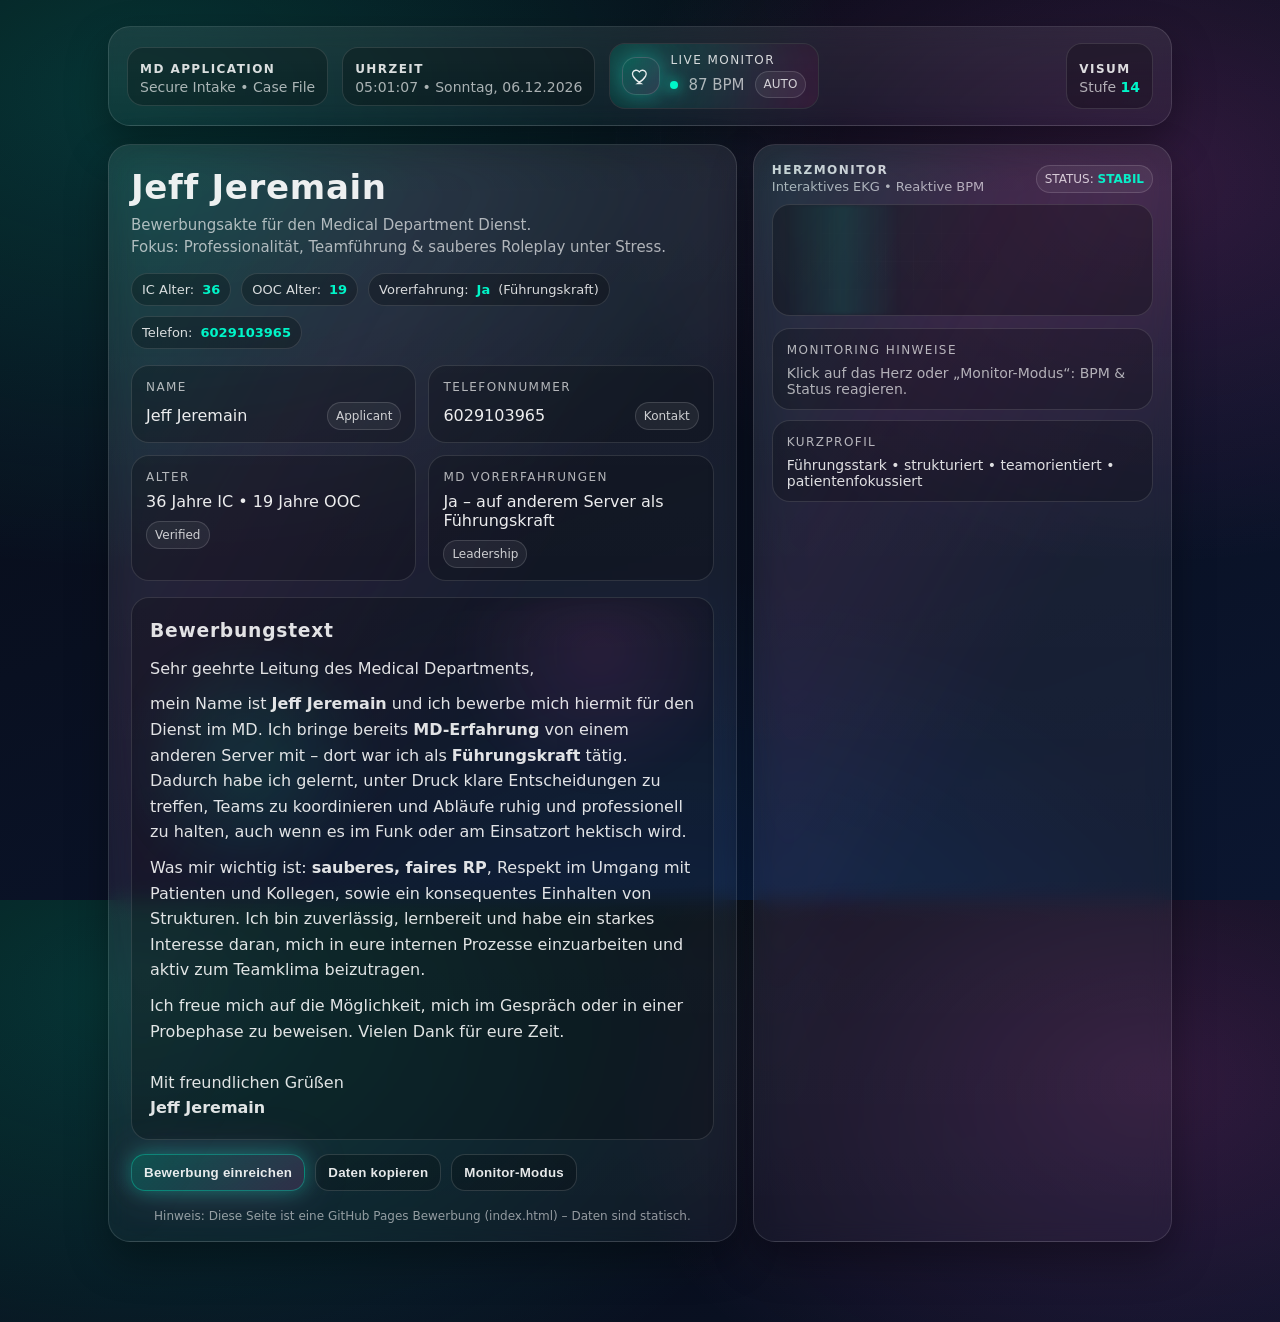
==== commit 193452b2: "Rename índex.html to index.html" ====
--- a/index.html
+++ b/index.html
@@ -1,166 +1,751 @@
 <!DOCTYPE html>
 <html lang="de">
 <head>
-    <meta charset="UTF-8">
-    <meta name="viewport" content="width=device-width, initial-scale=1.0">
-    <title>MD Bewerbung – Dein Name</title>
-
-    <style>
-        body {
-            margin: 0;
-            font-family: 'Segoe UI', sans-serif;
-            background: linear-gradient(135deg, #0f2027, #203a43, #2c5364);
-            color: white;
-            overflow-x: hidden;
-        }
-
-        header {
-            padding: 20px;
-            text-align: center;
-            border-bottom: 2px solid rgba(255,255,255,0.2);
-            backdrop-filter: blur(10px);
-        }
-
-        .clock {
-            font-size: 18px;
-            margin-top: 5px;
-            opacity: 0.8;
-        }
-
-        h1 {
-            margin: 10px 0;
-            font-size: 40px;
-            letter-spacing: 2px;
-        }
-
-        .container {
-            max-width: 900px;
-            margin: 50px auto;
-            padding: 30px;
-            background: rgba(0,0,0,0.4);
-            border-radius: 20px;
-            box-shadow: 0 0 30px rgba(0,255,200,0.3);
-            animation: fadeIn 1.5s ease-in-out;
-        }
-
-        h2 {
-            border-left: 4px solid #00ffc8;
-            padding-left: 10px;
-        }
-
-        .ekg-container {
-            margin-top: 30px;
-            text-align: center;
-        }
-
-        svg {
-            width: 100%;
-            max-width: 500px;
-        }
-
-        .ekg-line {
-            fill: none;
-            stroke: #00ffc8;
-            stroke-width: 4;
-            stroke-dasharray: 1000;
-            stroke-dashoffset: 1000;
-            animation: ekg 3s linear infinite;
-        }
-
-        @keyframes ekg {
-            to {
-                stroke-dashoffset: 0;
-            }
-        }
-
-        @keyframes fadeIn {
-            from { opacity: 0; transform: translateY(20px); }
-            to { opacity: 1; transform: translateY(0); }
-        }
-
-        .card {
-            margin: 20px 0;
-            padding: 20px;
-            background: rgba(255,255,255,0.05);
-            border-radius: 15px;
-            transition: 0.3s;
-        }
-
-        .card:hover {
-            transform: scale(1.03);
-            box-shadow: 0 0 20px rgba(0,255,200,0.5);
-        }
-
-        footer {
-            text-align: center;
-            padding: 20px;
-            opacity: 0.6;
-            margin-top: 40px;
-        }
-    </style>
+  <meta charset="UTF-8" />
+  <meta name="viewport" content="width=device-width, initial-scale=1.0"/>
+  <title>MD Bewerbung – Jeff Jeremain</title>
+
+  <style>
+    :root{
+      --bg1:#070A12;
+      --bg2:#0B1630;
+      --card: rgba(255,255,255,.06);
+      --card2: rgba(255,255,255,.09);
+      --text: rgba(255,255,255,.92);
+      --muted: rgba(255,255,255,.65);
+      --accent:#00f5c8;
+      --accent2:#ff4fd8;
+      --danger:#ff3b6a;
+      --glow: 0 0 20px rgba(0,245,200,.35), 0 0 50px rgba(255,79,216,.18);
+      --radius: 22px;
+    }
+
+    *{ box-sizing:border-box; }
+    html,body{ height:100%; }
+    body{
+      margin:0;
+      color:var(--text);
+      font-family: ui-sans-serif, system-ui, -apple-system, Segoe UI, Roboto, Arial, "Apple Color Emoji","Segoe UI Emoji";
+      background:
+        radial-gradient(1200px 800px at 10% 10%, rgba(0,245,200,.18), transparent 60%),
+        radial-gradient(1000px 700px at 90% 20%, rgba(255,79,216,.16), transparent 55%),
+        radial-gradient(900px 700px at 50% 110%, rgba(0,120,255,.14), transparent 60%),
+        linear-gradient(160deg, var(--bg1), var(--bg2));
+      overflow-x:hidden;
+    }
+
+    /* Subtle grid */
+    body:before{
+      content:"";
+      position:fixed; inset:0;
+      background-image:
+        linear-gradient(rgba(255,255,255,.04) 1px, transparent 1px),
+        linear-gradient(90deg, rgba(255,255,255,.04) 1px, transparent 1px);
+      background-size: 44px 44px;
+      mask-image: radial-gradient(400px 400px at 50% 25%, rgba(0,0,0,.85), transparent 65%);
+      pointer-events:none;
+      opacity:.55;
+    }
+
+    .wrap{
+      max-width:1100px;
+      margin: 0 auto;
+      padding: 26px 18px 80px;
+    }
+
+    /* Top HUD */
+    .hud{
+      display:flex;
+      gap:14px;
+      align-items:stretch;
+      justify-content:space-between;
+      flex-wrap:wrap;
+      padding:16px 18px;
+      border:1px solid rgba(255,255,255,.12);
+      border-radius: var(--radius);
+      background: linear-gradient(180deg, rgba(255,255,255,.08), rgba(255,255,255,.03));
+      box-shadow: 0 18px 40px rgba(0,0,0,.35);
+      backdrop-filter: blur(10px);
+    }
+
+    .hud-left{
+      display:flex; gap:14px; align-items:center; flex-wrap:wrap;
+    }
+
+    .badge{
+      display:flex; gap:10px; align-items:center;
+      padding: 10px 12px;
+      border-radius: 16px;
+      background: rgba(0,0,0,.25);
+      border: 1px solid rgba(255,255,255,.12);
+    }
+
+    .badge strong{
+      letter-spacing:.12em;
+      text-transform:uppercase;
+      font-size:12px;
+      color: rgba(255,255,255,.85);
+    }
+    .badge span{
+      display:block;
+      font-size:14px;
+      color: var(--muted);
+      margin-top:2px;
+    }
+
+    .clock{
+      min-width: 220px;
+    }
+
+    /* Pulse emblem */
+    .pulse{
+      display:flex; align-items:center; gap:10px;
+      padding: 10px 12px;
+      border-radius: 16px;
+      background: rgba(0,0,0,.25);
+      border: 1px solid rgba(255,255,255,.12);
+      position:relative;
+      overflow:hidden;
+    }
+    .pulse:after{
+      content:"";
+      position:absolute; inset:-80px -120px;
+      background: radial-gradient(circle at 30% 40%, rgba(0,245,200,.35), transparent 55%),
+                  radial-gradient(circle at 70% 60%, rgba(255,79,216,.22), transparent 55%);
+      filter: blur(18px);
+      opacity:.6;
+      pointer-events:none;
+      transform: translateZ(0);
+    }
+
+    .heart{
+      width:38px; height:38px;
+      border-radius: 14px;
+      display:grid;
+      place-items:center;
+      background: linear-gradient(135deg, rgba(0,245,200,.15), rgba(255,79,216,.12));
+      border: 1px solid rgba(255,255,255,.14);
+      box-shadow: var(--glow);
+      position:relative;
+      z-index:1;
+    }
+    .heart svg{ width:20px; height:20px; }
+    .pulse-info{
+      position:relative;
+      z-index:1;
+      line-height:1.1;
+    }
+    .pulse-info .label{
+      font-size:12px;
+      letter-spacing:.12em;
+      text-transform:uppercase;
+      color: rgba(255,255,255,.82);
+    }
+    .pulse-info .value{
+      font-size:15px;
+      color: var(--muted);
+      margin-top:4px;
+      display:flex; gap:10px; align-items:center;
+    }
+    .dot{
+      width:8px; height:8px; border-radius:99px;
+      background: var(--accent);
+      box-shadow: 0 0 12px rgba(0,245,200,.6);
+      animation: blink 1.2s infinite;
+    }
+    @keyframes blink{ 0%,100%{opacity:.35} 50%{opacity:1} }
+
+    /* Main hero */
+    .hero{
+      margin-top:18px;
+      display:grid;
+      grid-template-columns: 1.2fr .8fr;
+      gap:16px;
+    }
+    @media (max-width: 900px){
+      .hero{ grid-template-columns:1fr; }
+      .clock{ min-width: unset; }
+    }
+
+    .panel{
+      border-radius: var(--radius);
+      background: linear-gradient(180deg, rgba(255,255,255,.08), rgba(255,255,255,.03));
+      border:1px solid rgba(255,255,255,.12);
+      box-shadow: 0 18px 40px rgba(0,0,0,.35);
+      backdrop-filter: blur(10px);
+      position:relative;
+      overflow:hidden;
+    }
+    .panel:before{
+      content:"";
+      position:absolute; inset:-2px;
+      background: linear-gradient(120deg, rgba(0,245,200,.28), rgba(255,79,216,.18), transparent 55%);
+      opacity:.35;
+      filter: blur(24px);
+      pointer-events:none;
+    }
+
+    .panel-inner{
+      position:relative;
+      padding: 22px 22px 18px;
+      z-index:1;
+    }
+
+    .title{
+      display:flex; align-items:flex-start; justify-content:space-between; gap:10px; flex-wrap:wrap;
+    }
+
+    h1{
+      margin:0;
+      font-size: 34px;
+      letter-spacing:.02em;
+    }
+    .subtitle{
+      color: var(--muted);
+      margin-top:8px;
+      line-height:1.45;
+      font-size:15px;
+      max-width: 70ch;
+    }
+
+    .chips{
+      display:flex; gap:10px; flex-wrap:wrap; margin-top:14px;
+    }
+    .chip{
+      padding:8px 10px;
+      border-radius: 999px;
+      background: rgba(0,0,0,.25);
+      border:1px solid rgba(255,255,255,.12);
+      color: rgba(255,255,255,.84);
+      font-size: 13px;
+      display:flex; align-items:center; gap:8px;
+    }
+    .chip b{ color: var(--accent); font-weight:700; }
+
+    .right-stack{
+      display:grid;
+      gap:16px;
+      align-content:start;
+    }
+
+    /* Data cards */
+    .data-grid{
+      display:grid;
+      grid-template-columns: 1fr 1fr;
+      gap:12px;
+      margin-top: 16px;
+    }
+    @media (max-width: 640px){
+      .data-grid{ grid-template-columns:1fr; }
+    }
+
+    .data-card{
+      background: rgba(0,0,0,.22);
+      border:1px solid rgba(255,255,255,.12);
+      border-radius: 18px;
+      padding:14px 14px 12px;
+      position:relative;
+      overflow:hidden;
+      transition: transform .18s ease, box-shadow .18s ease;
+    }
+    .data-card:hover{
+      transform: translateY(-2px);
+      box-shadow: 0 0 0 1px rgba(0,245,200,.14), 0 18px 35px rgba(0,0,0,.35);
+    }
+    .k{
+      font-size:12px;
+      letter-spacing:.12em;
+      text-transform:uppercase;
+      color: rgba(255,255,255,.68);
+      margin-bottom:8px;
+    }
+    .v{
+      font-size:16px;
+      color: rgba(255,255,255,.92);
+      display:flex;
+      align-items:center;
+      justify-content:space-between;
+      gap:10px;
+      flex-wrap:wrap;
+    }
+    .pill{
+      font-size:12px;
+      padding:6px 8px;
+      border-radius:999px;
+      border:1px solid rgba(255,255,255,.14);
+      background: rgba(255,255,255,.06);
+      color: rgba(255,255,255,.78);
+    }
+
+    /* EKG monitor */
+    .monitor{
+      padding: 18px 18px 14px;
+    }
+    .monitor-top{
+      display:flex;
+      justify-content:space-between;
+      align-items:center;
+      gap:12px;
+      margin-bottom:10px;
+      flex-wrap:wrap;
+    }
+    .monitor-top .hdr{
+      display:flex;
+      flex-direction:column;
+      gap:2px;
+    }
+    .monitor-top .hdr strong{
+      letter-spacing:.12em;
+      text-transform:uppercase;
+      font-size:12px;
+      color: rgba(255,255,255,.8);
+    }
+    .monitor-top .hdr span{
+      color: var(--muted);
+      font-size:13px;
+    }
+
+    .ekg-wrap{
+      background: rgba(0,0,0,.28);
+      border:1px solid rgba(255,255,255,.12);
+      border-radius: 18px;
+      padding: 10px 10px 4px;
+      overflow:hidden;
+      position:relative;
+    }
+
+    .ekg-wrap:before{
+      content:"";
+      position:absolute; inset:0;
+      background:
+        linear-gradient(rgba(255,255,255,.04) 1px, transparent 1px),
+        linear-gradient(90deg, rgba(255,255,255,.04) 1px, transparent 1px);
+      background-size: 28px 28px;
+      opacity:.35;
+      pointer-events:none;
+      mask-image: radial-gradient(300px 200px at 35% 50%, rgba(0,0,0,1), transparent 70%);
+    }
+
+    svg{ width:100%; height:auto; display:block; position:relative; z-index:1; }
+
+    .ekg-line{
+      fill:none;
+      stroke: var(--accent);
+      stroke-width: 3.6;
+      stroke-linecap: round;
+      stroke-linejoin: round;
+      filter: drop-shadow(0 0 10px rgba(0,245,200,.35));
+      stroke-dasharray: 1200;
+      stroke-dashoffset: 1200;
+      animation: ekg 2.8s linear infinite;
+    }
+    @keyframes ekg { to { stroke-dashoffset: 0; } }
+
+    .scan{
+      position:absolute;
+      top:0; bottom:0;
+      width: 120px;
+      background: linear-gradient(90deg, transparent, rgba(0,245,200,.16), transparent);
+      filter: blur(2px);
+      animation: scan 2.8s linear infinite;
+      z-index:2;
+      opacity:.65;
+    }
+    @keyframes scan{
+      0%{ left:-140px; }
+      100%{ left: calc(100% + 140px); }
+    }
+
+    .btns{
+      display:flex; gap:10px; flex-wrap:wrap;
+      margin-top: 14px;
+    }
+    .btn{
+      cursor:pointer;
+      user-select:none;
+      padding: 10px 12px;
+      border-radius: 14px;
+      border:1px solid rgba(255,255,255,.14);
+      background: rgba(0,0,0,.22);
+      color: rgba(255,255,255,.9);
+      font-weight:600;
+      letter-spacing:.02em;
+      transition: transform .15s ease, box-shadow .15s ease, border-color .15s ease;
+    }
+    .btn:hover{
+      transform: translateY(-1px);
+      border-color: rgba(0,245,200,.35);
+      box-shadow: 0 12px 30px rgba(0,0,0,.35);
+    }
+    .btn.primary{
+      background: linear-gradient(135deg, rgba(0,245,200,.18), rgba(255,79,216,.14));
+      border-color: rgba(0,245,200,.35);
+      box-shadow: var(--glow);
+    }
+
+    /* Application text */
+    .text{
+      margin-top:16px;
+      padding: 18px;
+      border-radius: 18px;
+      background: rgba(0,0,0,.22);
+      border:1px solid rgba(255,255,255,.12);
+      line-height:1.6;
+      color: rgba(255,255,255,.88);
+      position:relative;
+      overflow:hidden;
+    }
+    .text:before{
+      content:"";
+      position:absolute; inset:-2px;
+      background: radial-gradient(220px 220px at 20% 30%, rgba(0,245,200,.14), transparent 60%),
+                  radial-gradient(240px 240px at 80% 10%, rgba(255,79,216,.12), transparent 60%);
+      opacity:.85;
+      pointer-events:none;
+      filter: blur(18px);
+    }
+    .text > *{ position:relative; z-index:1; }
+
+    .footer{
+      margin-top: 18px;
+      text-align:center;
+      color: rgba(255,255,255,.55);
+      font-size: 12px;
+    }
+
+    .toast{
+      position: fixed;
+      left: 50%;
+      bottom: 18px;
+      transform: translateX(-50%);
+      background: rgba(0,0,0,.55);
+      border:1px solid rgba(255,255,255,.12);
+      border-radius: 14px;
+      padding: 10px 12px;
+      color: rgba(255,255,255,.86);
+      backdrop-filter: blur(10px);
+      box-shadow: 0 18px 40px rgba(0,0,0,.35);
+      opacity:0;
+      pointer-events:none;
+      transition: opacity .2s ease, transform .2s ease;
+      z-index: 50;
+      max-width: min(720px, calc(100% - 24px));
+      display:flex;
+      gap:10px;
+      align-items:flex-start;
+    }
+    .toast.show{
+      opacity:1;
+      transform: translateX(-50%) translateY(-4px);
+    }
+    .toast .mini-dot{
+      width:10px; height:10px; border-radius:999px;
+      margin-top:4px;
+      background: var(--accent2);
+      box-shadow: 0 0 14px rgba(255,79,216,.55);
+      flex:0 0 auto;
+    }
+    .toast b{ color: rgba(255,255,255,.92); }
+  </style>
 </head>
 
 <body>
-
-<header>
-    <h1>MD Bewerbung</h1>
-    <div class="clock" id="clock"></div>
-</header>
-
-<div class="container">
-
-    <h2>Über mich</h2>
-    <div class="card">
-        <p>
-            Hier schreibst du deine Vorstellung rein.  
-            RP-Erfahrung, Stärken, Motivation und warum genau DU in diesen MD gehörst.
-        </p>
+  <div class="wrap">
+
+    <div class="hud">
+      <div class="hud-left">
+        <div class="badge">
+          <div>
+            <strong>MD APPLICATION</strong>
+            <span>Secure Intake • Case File</span>
+          </div>
+        </div>
+
+        <div class="badge clock" aria-live="polite">
+          <div>
+            <strong>Uhrzeit</strong>
+            <span id="clock">--:--:--</span>
+          </div>
+        </div>
+
+        <div class="pulse" title="Reaktives Monitoring (klickbar)">
+          <div class="heart" id="heartBox" aria-hidden="true">
+            <!-- heart icon -->
+            <svg viewBox="0 0 24 24" fill="none">
+              <path d="M12 21s-7-4.35-9.5-8.9C.6 8.6 2.4 5.5 5.8 5.1c1.9-.2 3.2.8 4.2 2 1-1.2 2.3-2.2 4.2-2 3.4.4 5.2 3.5 3.3 7-2.5 4.55-9.5 8.9-9.5 8.9Z"
+                stroke="rgba(255,255,255,.9)" stroke-width="1.6" />
+            </svg>
+          </div>
+
+          <div class="pulse-info">
+            <div class="label">Live Monitor</div>
+            <div class="value">
+              <span class="dot" id="statusDot"></span>
+              <span><span id="bpm">--</span> BPM</span>
+              <span class="pill" id="monitorMode">AUTO</span>
+            </div>
+          </div>
+        </div>
+      </div>
+
+      <div class="badge">
+        <div>
+          <strong>VISUM</strong>
+          <span>Stufe <b style="color:var(--accent); font-weight:800;">14</b></span>
+        </div>
+      </div>
     </div>
 
-    <h2>Erfahrung</h2>
-    <div class="card">
-        <p>
-            - Zeit im alten MD  
-            - Führungspositionen  
-            - Ausbildungserfahrung  
-            - Besondere Einsätze
-        </p>
+    <div class="hero">
+      <!-- Left / main application -->
+      <section class="panel">
+        <div class="panel-inner">
+          <div class="title">
+            <div>
+              <h1>Jeff Jeremain</h1>
+              <div class="subtitle">
+                Bewerbungsakte für den Medical Department Dienst.<br/>
+                Fokus: Professionalität, Teamführung & sauberes Roleplay unter Stress.
+              </div>
+              <div class="chips">
+                <div class="chip">IC Alter: <b>36</b></div>
+                <div class="chip">OOC Alter: <b>19</b></div>
+                <div class="chip">Vorerfahrung: <b>Ja</b> (Führungskraft)</div>
+                <div class="chip">Telefon: <b>6029103965</b></div>
+              </div>
+            </div>
+          </div>
+
+          <div class="data-grid" role="list">
+            <div class="data-card" role="listitem">
+              <div class="k">Name</div>
+              <div class="v">
+                <span>Jeff Jeremain</span>
+                <span class="pill">Applicant</span>
+              </div>
+            </div>
+
+            <div class="data-card" role="listitem">
+              <div class="k">Telefonnummer</div>
+              <div class="v">
+                <span>6029103965</span>
+                <span class="pill">Kontakt</span>
+              </div>
+            </div>
+
+            <div class="data-card" role="listitem">
+              <div class="k">Alter</div>
+              <div class="v">
+                <span>36 Jahre IC • 19 Jahre OOC</span>
+                <span class="pill">Verified</span>
+              </div>
+            </div>
+
+            <div class="data-card" role="listitem">
+              <div class="k">MD Vorerfahrungen</div>
+              <div class="v">
+                <span>Ja – auf anderem Server als Führungskraft</span>
+                <span class="pill">Leadership</span>
+              </div>
+            </div>
+          </div>
+
+          <div class="text">
+            <h3 style="margin:0 0 10px; letter-spacing:.04em;">Bewerbungstext</h3>
+            <p style="margin:0 0 10px;">
+              Sehr geehrte Leitung des Medical Departments,
+            </p>
+            <p style="margin:0 0 10px;">
+              mein Name ist <b>Jeff Jeremain</b> und ich bewerbe mich hiermit für den Dienst im MD.
+              Ich bringe bereits <b>MD-Erfahrung</b> von einem anderen Server mit – dort war ich als <b>Führungskraft</b> tätig.
+              Dadurch habe ich gelernt, unter Druck klare Entscheidungen zu treffen, Teams zu koordinieren und Abläufe ruhig und
+              professionell zu halten, auch wenn es im Funk oder am Einsatzort hektisch wird.
+            </p>
+            <p style="margin:0 0 10px;">
+              Was mir wichtig ist: <b>sauberes, faires RP</b>, Respekt im Umgang mit Patienten und Kollegen, sowie ein
+              konsequentes Einhalten von Strukturen. Ich bin zuverlässig, lernbereit und habe ein starkes Interesse daran,
+              mich in eure internen Prozesse einzuarbeiten und aktiv zum Teamklima beizutragen.
+            </p>
+            <p style="margin:0;">
+              Ich freue mich auf die Möglichkeit, mich im Gespräch oder in einer Probephase zu beweisen.
+              Vielen Dank für eure Zeit.
+              <br><br>
+              Mit freundlichen Grüßen<br>
+              <b>Jeff Jeremain</b>
+            </p>
+          </div>
+
+          <div class="btns">
+            <button class="btn primary" id="submitBtn">Bewerbung einreichen</button>
+            <button class="btn" id="copyBtn">Daten kopieren</button>
+            <button class="btn" id="pulseBtn">Monitor-Modus</button>
+          </div>
+
+          <div class="footer">Hinweis: Diese Seite ist eine GitHub Pages Bewerbung (index.html) – Daten sind statisch.</div>
+        </div>
+      </section>
+
+      <!-- Right / monitor -->
+      <aside class="panel monitor">
+        <div class="monitor-top">
+          <div class="hdr">
+            <strong>Herzmonitor</strong>
+            <span>Interaktives EKG • Reaktive BPM</span>
+          </div>
+          <div class="pill">STATUS: <span id="statusText" style="color:var(--accent); font-weight:800;">STABIL</span></div>
+        </div>
+
+        <div class="ekg-wrap" id="ekgWrap">
+          <div class="scan"></div>
+          <svg viewBox="0 0 600 160" aria-label="EKG Anzeige">
+            <path class="ekg-line"
+              d="M0,90 L60,90 L85,90 L95,60 L110,120 L125,90 L175,90
+                 L200,90 L215,70 L230,110 L245,90 L300,90
+                 L325,90 L340,55 L355,128 L370,90 L430,90
+                 L455,90 L470,72 L485,108 L500,90 L600,90" />
+          </svg>
+        </div>
+
+        <div style="display:grid; gap:10px; margin-top:12px;">
+          <div class="data-card">
+            <div class="k">Monitoring Hinweise</div>
+            <div class="v" style="justify-content:flex-start;">
+              <span style="color:var(--muted); font-size:14px;">
+                Klick auf das Herz oder „Monitor-Modus“: BPM & Status reagieren.
+              </span>
+            </div>
+          </div>
+
+          <div class="data-card">
+            <div class="k">Kurzprofil</div>
+            <div class="v" style="justify-content:flex-start;">
+              <span style="color:rgba(255,255,255,.86); font-size:14px;">
+                Führungsstark • strukturiert • teamorientiert • patientenfokussiert
+              </span>
+            </div>
+          </div>
+        </div>
+      </aside>
     </div>
 
-    <h2>Motivation</h2>
-    <div class="card">
-        <p>
-            Warum willst du wechseln?  
-            Was bringst du mit?  
-            Welche Ziele hast du?
-        </p>
-    </div>
-
-    <div class="ekg-container">
-        <svg viewBox="0 0 500 150">
-            <path class="ekg-line"
-                d="M0,75 L50,75 L70,30 L90,120 L110,75 L160,75 
-                   L180,40 L200,110 L220,75 L500,75"/>
-        </svg>
-        <p>Medical Pulse Monitoring</p>
-    </div>
-
-</div>
-
-<footer>
-    © 2026 Dein Name – MD Bewerbung
-</footer>
-
-<script>
-    function updateClock() {
-        const now = new Date();
-        const time = now.toLocaleTimeString('de-DE');
-        document.getElementById('clock').textContent = "Aktuelle Uhrzeit: " + time;
-    }
-
+  </div>
+
+  <div class="toast" id="toast" role="status" aria-live="polite">
+    <div class="mini-dot"></div>
+    <div id="toastText">—</div>
+  </div>
+
+  <script>
+    // Live clock (local browser time)
+    const clockEl = document.getElementById('clock');
+    function updateClock(){
+      const now = new Date();
+      const t = now.toLocaleTimeString('de-DE', { hour12:false });
+      const d = now.toLocaleDateString('de-DE', { weekday:'long', year:'numeric', month:'2-digit', day:'2-digit' });
+      clockEl.textContent = `${t} • ${d}`;
+    }
+    updateClock();
     setInterval(updateClock, 1000);
-    updateClock();
-</script>
-
+
+    // Toast helper
+    const toast = document.getElementById('toast');
+    const toastText = document.getElementById('toastText');
+    let toastTimer = null;
+    function showToast(html){
+      toastText.innerHTML = html;
+      toast.classList.add('show');
+      clearTimeout(toastTimer);
+      toastTimer = setTimeout(()=>toast.classList.remove('show'), 2600);
+    }
+
+    // Reactive heart monitor
+    const bpmEl = document.getElementById('bpm');
+    const statusText = document.getElementById('statusText');
+    const statusDot = document.getElementById('statusDot');
+    const heartBox = document.getElementById('heartBox');
+    const monitorModeEl = document.getElementById('monitorMode');
+
+    let modeIndex = 0;
+    const modes = [
+      { name: "AUTO", min: 72, max: 92, label:"STABIL", color:"var(--accent)" },
+      { name: "FOCUS", min: 62, max: 78, label:"RUHIG", color:"var(--accent)" },
+      { name: "ALERT", min: 88, max: 118, label:"ALARM", color:"var(--danger)" }
+    ];
+
+    function randInt(min,max){ return Math.floor(Math.random()*(max-min+1))+min; }
+
+    function applyMode(){
+      const m = modes[modeIndex];
+      monitorModeEl.textContent = m.name;
+      statusText.textContent = m.label;
+      statusText.style.color = m.color;
+
+      // dot color
+      statusDot.style.background = m.color;
+      statusDot.style.boxShadow = `0 0 14px ${m.color}`;
+
+      // adjust ekg speed
+      const line = document.querySelector('.ekg-line');
+      const scan = document.querySelector('.scan');
+      const speed = m.name === "ALERT" ? 1.7 : (m.name === "FOCUS" ? 3.2 : 2.8);
+      line.style.animationDuration = speed + "s";
+      scan.style.animationDuration = speed + "s";
+
+      // push new bpm
+      const bpm = randInt(m.min, m.max);
+      bpmEl.textContent = bpm.toString();
+
+      // heart pulse animation
+      heartBox.animate(
+        [{ transform:"scale(1)" }, { transform:"scale(1.10)" }, { transform:"scale(1)" }],
+        { duration: m.name === "ALERT" ? 420 : (m.name === "FOCUS" ? 650 : 520), iterations: 1, easing:"ease-in-out" }
+      );
+    }
+
+    // keep bpm changing slightly
+    setInterval(()=>{
+      const m = modes[modeIndex];
+      const cur = parseInt(bpmEl.textContent || "80", 10);
+      const next = Math.max(m.min, Math.min(m.max, cur + randInt(-3, 4)));
+      bpmEl.textContent = next.toString();
+    }, 900);
+
+    // initial
+    applyMode();
+
+    function toggleMode(){
+      modeIndex = (modeIndex + 1) % modes.length;
+      applyMode();
+      showToast(`<b>Monitor</b> umgestellt: <b>${modes[modeIndex].name}</b> • Status: ${modes[modeIndex].label}`);
+    }
+
+    document.getElementById('pulseBtn').addEventListener('click', toggleMode);
+    heartBox.addEventListener('click', toggleMode);
+
+    // Submit (visual only)
+    document.getElementById('submitBtn').addEventListener('click', ()=>{
+      showToast(`✅ <b>Bewerbung eingereicht</b> (Demo) • Fallnummer: <b>MD-${Math.floor(Math.random()*9000+1000)}</b>`);
+    });
+
+    // Copy data
+    const copyBtn = document.getElementById('copyBtn');
+    copyBtn.addEventListener('click', async ()=>{
+      const text = [
+        "MD Bewerbung",
+        "Name: Jeff Jeremain",
+        "Alter: 36 Jahre IC / 19 Jahre OOC",
+        "Telefonnummer: 6029103965",
+        "Visum Stufe: 14",
+        "MD Vorerfahrungen: Ja – auf anderem Server als Führungskraft"
+      ].join("\n");
+
+      try{
+        await navigator.clipboard.writeText(text);
+        showToast(`📋 <b>In Zwischenablage kopiert</b>`);
+      }catch(e){
+        showToast(`⚠️ Kopieren nicht erlaubt (Browser). Markiere den Text manuell.`);
+      }
+    });
+  </script>
 </body>
 </html>
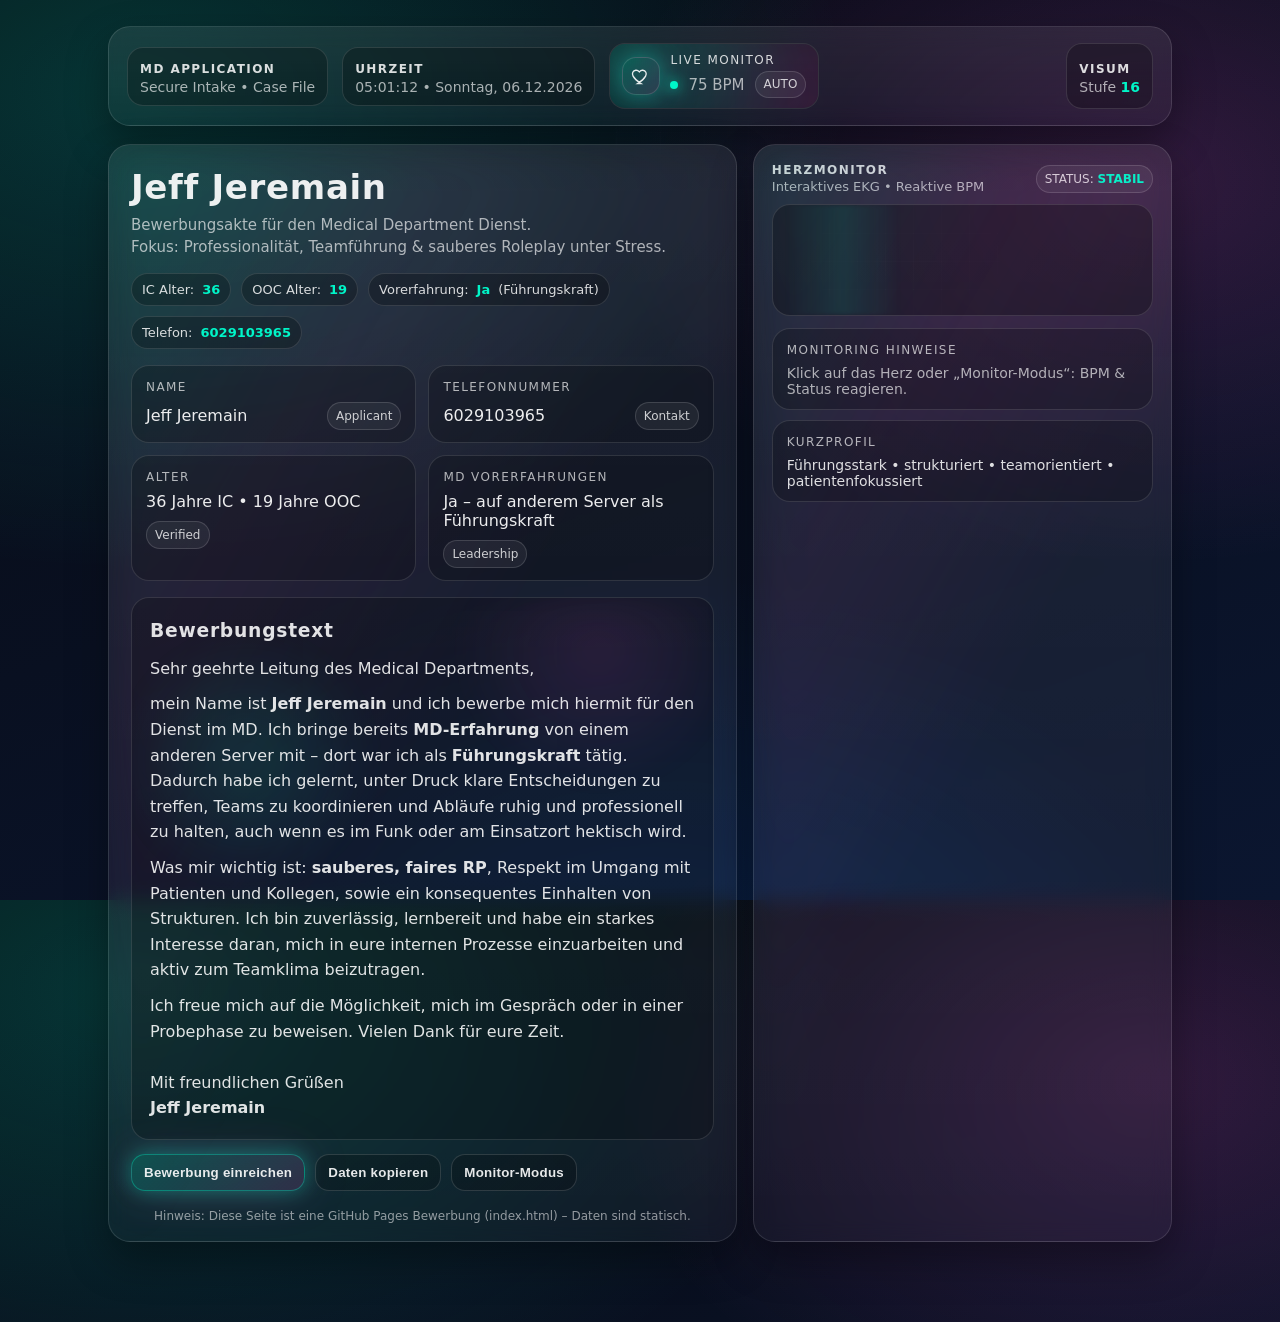
==== commit 7bd4fff2: "Update index.html" ====
--- a/index.html
+++ b/index.html
@@ -491,7 +491,7 @@
       <div class="badge">
         <div>
           <strong>VISUM</strong>
-          <span>Stufe <b style="color:var(--accent); font-weight:800;">14</b></span>
+          <span>Stufe <b style="color:var(--accent); font-weight:800;">16</b></span>
         </div>
       </div>
     </div>
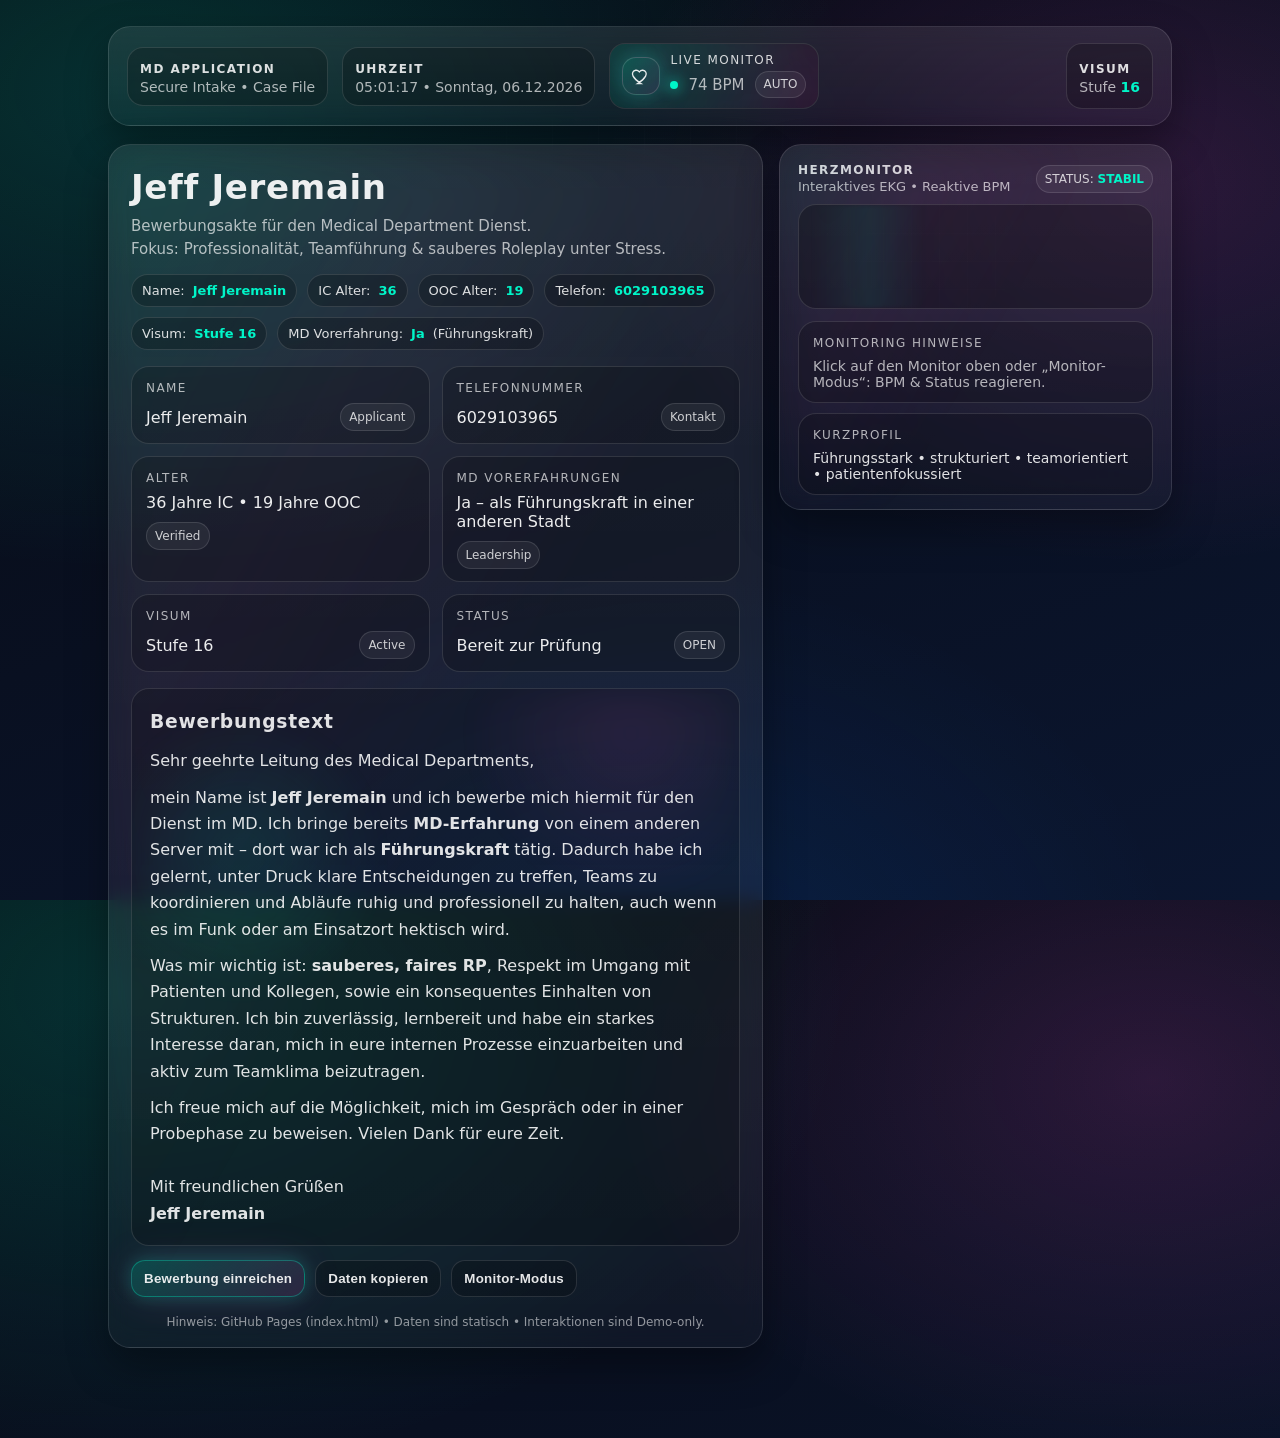
==== commit 26b8fd9c: "Update index.html" ====
--- a/index.html
+++ b/index.html
@@ -3,21 +3,31 @@
 <head>
   <meta charset="UTF-8" />
   <meta name="viewport" content="width=device-width, initial-scale=1.0"/>
+  <meta name="color-scheme" content="dark" />
   <title>MD Bewerbung – Jeff Jeremain</title>
 
   <style>
     :root{
       --bg1:#070A12;
       --bg2:#0B1630;
+
       --card: rgba(255,255,255,.06);
       --card2: rgba(255,255,255,.09);
+
       --text: rgba(255,255,255,.92);
-      --muted: rgba(255,255,255,.65);
+      --muted: rgba(255,255,255,.68);
+
       --accent:#00f5c8;
       --accent2:#ff4fd8;
       --danger:#ff3b6a;
-      --glow: 0 0 20px rgba(0,245,200,.35), 0 0 50px rgba(255,79,216,.18);
+
       --radius: 22px;
+      --shadow: 0 18px 40px rgba(0,0,0,.35);
+      --stroke: 1px solid rgba(255,255,255,.12);
+      --strokeStrong: 1px solid rgba(255,255,255,.16);
+
+      --glowSoft: 0 0 18px rgba(0,245,200,.22), 0 0 42px rgba(255,79,216,.14);
+      --glowHard: 0 0 18px rgba(0,245,200,.35);
     }
 
     *{ box-sizing:border-box; }
@@ -27,9 +37,9 @@
       color:var(--text);
       font-family: ui-sans-serif, system-ui, -apple-system, Segoe UI, Roboto, Arial, "Apple Color Emoji","Segoe UI Emoji";
       background:
-        radial-gradient(1200px 800px at 10% 10%, rgba(0,245,200,.18), transparent 60%),
-        radial-gradient(1000px 700px at 90% 20%, rgba(255,79,216,.16), transparent 55%),
-        radial-gradient(900px 700px at 50% 110%, rgba(0,120,255,.14), transparent 60%),
+        radial-gradient(1200px 800px at 10% 10%, rgba(0,245,200,.16), transparent 60%),
+        radial-gradient(1000px 700px at 90% 20%, rgba(255,79,216,.14), transparent 55%),
+        radial-gradient(900px 700px at 50% 110%, rgba(0,120,255,.12), transparent 60%),
         linear-gradient(160deg, var(--bg1), var(--bg2));
       overflow-x:hidden;
     }
@@ -41,16 +51,16 @@
       background-image:
         linear-gradient(rgba(255,255,255,.04) 1px, transparent 1px),
         linear-gradient(90deg, rgba(255,255,255,.04) 1px, transparent 1px);
-      background-size: 44px 44px;
-      mask-image: radial-gradient(400px 400px at 50% 25%, rgba(0,0,0,.85), transparent 65%);
+      background-size: 46px 46px;
+      mask-image: radial-gradient(420px 420px at 50% 20%, rgba(0,0,0,.9), transparent 70%);
       pointer-events:none;
-      opacity:.55;
+      opacity:.52;
     }
 
     .wrap{
       max-width:1100px;
       margin: 0 auto;
-      padding: 26px 18px 80px;
+      padding: 26px 18px 90px;
     }
 
     /* Top HUD */
@@ -61,11 +71,12 @@
       justify-content:space-between;
       flex-wrap:wrap;
       padding:16px 18px;
-      border:1px solid rgba(255,255,255,.12);
+      border:var(--stroke);
       border-radius: var(--radius);
-      background: linear-gradient(180deg, rgba(255,255,255,.08), rgba(255,255,255,.03));
-      box-shadow: 0 18px 40px rgba(0,0,0,.35);
+      background: linear-gradient(180deg, rgba(255,255,255,.085), rgba(255,255,255,.03));
+      box-shadow: var(--shadow);
       backdrop-filter: blur(10px);
+      -webkit-backdrop-filter: blur(10px);
     }
 
     .hud-left{
@@ -76,15 +87,15 @@
       display:flex; gap:10px; align-items:center;
       padding: 10px 12px;
       border-radius: 16px;
-      background: rgba(0,0,0,.25);
-      border: 1px solid rgba(255,255,255,.12);
+      background: rgba(0,0,0,.22);
+      border: var(--stroke);
     }
 
     .badge strong{
       letter-spacing:.12em;
       text-transform:uppercase;
       font-size:12px;
-      color: rgba(255,255,255,.85);
+      color: rgba(255,255,255,.86);
     }
     .badge span{
       display:block;
@@ -92,28 +103,29 @@
       color: var(--muted);
       margin-top:2px;
     }
-
-    .clock{
-      min-width: 220px;
-    }
+    .badge b{ font-weight:800; }
+
+    .clock{ min-width: 240px; }
 
     /* Pulse emblem */
     .pulse{
       display:flex; align-items:center; gap:10px;
       padding: 10px 12px;
       border-radius: 16px;
-      background: rgba(0,0,0,.25);
-      border: 1px solid rgba(255,255,255,.12);
+      background: rgba(0,0,0,.22);
+      border: var(--stroke);
       position:relative;
       overflow:hidden;
+      cursor:pointer;
     }
     .pulse:after{
       content:"";
       position:absolute; inset:-80px -120px;
-      background: radial-gradient(circle at 30% 40%, rgba(0,245,200,.35), transparent 55%),
-                  radial-gradient(circle at 70% 60%, rgba(255,79,216,.22), transparent 55%);
+      background:
+        radial-gradient(circle at 30% 40%, rgba(0,245,200,.30), transparent 55%),
+        radial-gradient(circle at 70% 60%, rgba(255,79,216,.18), transparent 55%);
       filter: blur(18px);
-      opacity:.6;
+      opacity:.55;
       pointer-events:none;
       transform: translateZ(0);
     }
@@ -123,13 +135,14 @@
       border-radius: 14px;
       display:grid;
       place-items:center;
-      background: linear-gradient(135deg, rgba(0,245,200,.15), rgba(255,79,216,.12));
-      border: 1px solid rgba(255,255,255,.14);
-      box-shadow: var(--glow);
+      background: linear-gradient(135deg, rgba(0,245,200,.14), rgba(255,79,216,.10));
+      border: var(--strokeStrong);
+      box-shadow: var(--glowSoft);
       position:relative;
       z-index:1;
     }
     .heart svg{ width:20px; height:20px; }
+
     .pulse-info{
       position:relative;
       z-index:1;
@@ -147,6 +160,7 @@
       margin-top:4px;
       display:flex; gap:10px; align-items:center;
     }
+
     .dot{
       width:8px; height:8px; border-radius:99px;
       background: var(--accent);
@@ -159,8 +173,9 @@
     .hero{
       margin-top:18px;
       display:grid;
-      grid-template-columns: 1.2fr .8fr;
+      grid-template-columns: 1.25fr .75fr;
       gap:16px;
+      align-items:start;
     }
     @media (max-width: 900px){
       .hero{ grid-template-columns:1fr; }
@@ -169,19 +184,20 @@
 
     .panel{
       border-radius: var(--radius);
-      background: linear-gradient(180deg, rgba(255,255,255,.08), rgba(255,255,255,.03));
-      border:1px solid rgba(255,255,255,.12);
-      box-shadow: 0 18px 40px rgba(0,0,0,.35);
+      background: linear-gradient(180deg, rgba(255,255,255,.085), rgba(255,255,255,.03));
+      border: var(--stroke);
+      box-shadow: var(--shadow);
       backdrop-filter: blur(10px);
+      -webkit-backdrop-filter: blur(10px);
       position:relative;
       overflow:hidden;
     }
     .panel:before{
       content:"";
       position:absolute; inset:-2px;
-      background: linear-gradient(120deg, rgba(0,245,200,.28), rgba(255,79,216,.18), transparent 55%);
-      opacity:.35;
-      filter: blur(24px);
+      background: linear-gradient(120deg, rgba(0,245,200,.22), rgba(255,79,216,.14), transparent 55%);
+      opacity:.32;
+      filter: blur(26px);
       pointer-events:none;
     }
 
@@ -203,9 +219,9 @@
     .subtitle{
       color: var(--muted);
       margin-top:8px;
-      line-height:1.45;
+      line-height:1.5;
       font-size:15px;
-      max-width: 70ch;
+      max-width: 72ch;
     }
 
     .chips{
@@ -214,19 +230,13 @@
     .chip{
       padding:8px 10px;
       border-radius: 999px;
-      background: rgba(0,0,0,.25);
-      border:1px solid rgba(255,255,255,.12);
-      color: rgba(255,255,255,.84);
+      background: rgba(0,0,0,.22);
+      border: var(--stroke);
+      color: rgba(255,255,255,.86);
       font-size: 13px;
       display:flex; align-items:center; gap:8px;
     }
-    .chip b{ color: var(--accent); font-weight:700; }
-
-    .right-stack{
-      display:grid;
-      gap:16px;
-      align-content:start;
-    }
+    .chip b{ color: var(--accent); font-weight:800; }
 
     /* Data cards */
     .data-grid{
@@ -240,17 +250,18 @@
     }
 
     .data-card{
-      background: rgba(0,0,0,.22);
-      border:1px solid rgba(255,255,255,.12);
+      background: rgba(0,0,0,.20);
+      border: var(--stroke);
       border-radius: 18px;
       padding:14px 14px 12px;
       position:relative;
       overflow:hidden;
-      transition: transform .18s ease, box-shadow .18s ease;
+      transition: transform .18s ease, box-shadow .18s ease, border-color .18s ease;
     }
     .data-card:hover{
       transform: translateY(-2px);
-      box-shadow: 0 0 0 1px rgba(0,245,200,.14), 0 18px 35px rgba(0,0,0,.35);
+      border-color: rgba(0,245,200,.22);
+      box-shadow: 0 0 0 1px rgba(0,245,200,.12), 0 18px 35px rgba(0,0,0,.35);
     }
     .k{
       font-size:12px;
@@ -272,15 +283,13 @@
       font-size:12px;
       padding:6px 8px;
       border-radius:999px;
-      border:1px solid rgba(255,255,255,.14);
+      border: var(--stroke);
       background: rgba(255,255,255,.06);
       color: rgba(255,255,255,.78);
     }
 
     /* EKG monitor */
-    .monitor{
-      padding: 18px 18px 14px;
-    }
+    .monitor{ padding: 18px 18px 14px; }
     .monitor-top{
       display:flex;
       justify-content:space-between;
@@ -298,7 +307,7 @@
       letter-spacing:.12em;
       text-transform:uppercase;
       font-size:12px;
-      color: rgba(255,255,255,.8);
+      color: rgba(255,255,255,.82);
     }
     .monitor-top .hdr span{
       color: var(--muted);
@@ -306,8 +315,8 @@
     }
 
     .ekg-wrap{
-      background: rgba(0,0,0,.28);
-      border:1px solid rgba(255,255,255,.12);
+      background: rgba(0,0,0,.26);
+      border: var(--stroke);
       border-radius: 18px;
       padding: 10px 10px 4px;
       overflow:hidden;
@@ -321,9 +330,9 @@
         linear-gradient(rgba(255,255,255,.04) 1px, transparent 1px),
         linear-gradient(90deg, rgba(255,255,255,.04) 1px, transparent 1px);
       background-size: 28px 28px;
-      opacity:.35;
+      opacity:.30;
       pointer-events:none;
-      mask-image: radial-gradient(300px 200px at 35% 50%, rgba(0,0,0,1), transparent 70%);
+      mask-image: radial-gradient(320px 220px at 40% 50%, rgba(0,0,0,1), transparent 72%);
     }
 
     svg{ width:100%; height:auto; display:block; position:relative; z-index:1; }
@@ -334,7 +343,7 @@
       stroke-width: 3.6;
       stroke-linecap: round;
       stroke-linejoin: round;
-      filter: drop-shadow(0 0 10px rgba(0,245,200,.35));
+      filter: drop-shadow(0 0 10px rgba(0,245,200,.30));
       stroke-dasharray: 1200;
       stroke-dashoffset: 1200;
       animation: ekg 2.8s linear infinite;
@@ -345,11 +354,11 @@
       position:absolute;
       top:0; bottom:0;
       width: 120px;
-      background: linear-gradient(90deg, transparent, rgba(0,245,200,.16), transparent);
+      background: linear-gradient(90deg, transparent, rgba(0,245,200,.14), transparent);
       filter: blur(2px);
       animation: scan 2.8s linear infinite;
       z-index:2;
-      opacity:.65;
+      opacity:.55;
     }
     @keyframes scan{
       0%{ left:-140px; }
@@ -365,32 +374,33 @@
       user-select:none;
       padding: 10px 12px;
       border-radius: 14px;
-      border:1px solid rgba(255,255,255,.14);
+      border: var(--stroke);
       background: rgba(0,0,0,.22);
       color: rgba(255,255,255,.9);
-      font-weight:600;
+      font-weight:700;
       letter-spacing:.02em;
       transition: transform .15s ease, box-shadow .15s ease, border-color .15s ease;
     }
     .btn:hover{
       transform: translateY(-1px);
-      border-color: rgba(0,245,200,.35);
+      border-color: rgba(0,245,200,.28);
       box-shadow: 0 12px 30px rgba(0,0,0,.35);
     }
     .btn.primary{
-      background: linear-gradient(135deg, rgba(0,245,200,.18), rgba(255,79,216,.14));
-      border-color: rgba(0,245,200,.35);
-      box-shadow: var(--glow);
-    }
+      background: linear-gradient(135deg, rgba(0,245,200,.18), rgba(255,79,216,.12));
+      border-color: rgba(0,245,200,.32);
+      box-shadow: var(--glowSoft);
+    }
+    .btn:active{ transform: translateY(0px) scale(.99); }
 
     /* Application text */
     .text{
       margin-top:16px;
       padding: 18px;
       border-radius: 18px;
-      background: rgba(0,0,0,.22);
-      border:1px solid rgba(255,255,255,.12);
-      line-height:1.6;
+      background: rgba(0,0,0,.20);
+      border: var(--stroke);
+      line-height:1.65;
       color: rgba(255,255,255,.88);
       position:relative;
       overflow:hidden;
@@ -398,8 +408,9 @@
     .text:before{
       content:"";
       position:absolute; inset:-2px;
-      background: radial-gradient(220px 220px at 20% 30%, rgba(0,245,200,.14), transparent 60%),
-                  radial-gradient(240px 240px at 80% 10%, rgba(255,79,216,.12), transparent 60%);
+      background:
+        radial-gradient(240px 240px at 18% 30%, rgba(0,245,200,.12), transparent 62%),
+        radial-gradient(280px 280px at 82% 8%, rgba(255,79,216,.10), transparent 62%);
       opacity:.85;
       pointer-events:none;
       filter: blur(18px);
@@ -419,17 +430,18 @@
       bottom: 18px;
       transform: translateX(-50%);
       background: rgba(0,0,0,.55);
-      border:1px solid rgba(255,255,255,.12);
+      border: var(--stroke);
       border-radius: 14px;
       padding: 10px 12px;
       color: rgba(255,255,255,.86);
       backdrop-filter: blur(10px);
-      box-shadow: 0 18px 40px rgba(0,0,0,.35);
+      -webkit-backdrop-filter: blur(10px);
+      box-shadow: var(--shadow);
       opacity:0;
       pointer-events:none;
       transition: opacity .2s ease, transform .2s ease;
       z-index: 50;
-      max-width: min(720px, calc(100% - 24px));
+      max-width: min(820px, calc(100% - 24px));
       display:flex;
       gap:10px;
       align-items:flex-start;
@@ -442,10 +454,33 @@
       width:10px; height:10px; border-radius:999px;
       margin-top:4px;
       background: var(--accent2);
-      box-shadow: 0 0 14px rgba(255,79,216,.55);
+      box-shadow: 0 0 14px rgba(255,79,216,.45);
       flex:0 0 auto;
     }
-    .toast b{ color: rgba(255,255,255,.92); }
+    .toast b{ color: rgba(255,255,255,.95); }
+
+    /* Accessibility */
+    :focus-visible{
+      outline: 2px solid rgba(0,245,200,.65);
+      outline-offset: 3px;
+      border-radius: 14px;
+    }
+
+    /* Reduce motion */
+    @media (prefers-reduced-motion: reduce){
+      *{ scroll-behavior:auto !important; }
+      .dot, .ekg-line, .scan{ animation:none !important; }
+    }
+
+    /* Print */
+    @media print{
+      body{ background:#fff; color:#111; }
+      body:before{ display:none; }
+      .hud, .panel, .data-card, .text, .toast{ box-shadow:none !important; backdrop-filter:none !important; }
+      .btns, .toast, .scan{ display:none !important; }
+      .panel:before, .text:before, .pulse:after{ display:none !important; }
+      .chip, .pill{ border:1px solid #ccc !important; background:#f5f5f5 !important; color:#111 !important; }
+    }
   </style>
 </head>
 
@@ -468,9 +503,9 @@
           </div>
         </div>
 
-        <div class="pulse" title="Reaktives Monitoring (klickbar)">
+        <!-- Click anywhere on the pulse block -->
+        <div class="pulse" id="pulseBlock" title="Klick: Monitor-Modus wechseln" role="button" tabindex="0" aria-label="Monitor-Modus wechseln">
           <div class="heart" id="heartBox" aria-hidden="true">
-            <!-- heart icon -->
             <svg viewBox="0 0 24 24" fill="none">
               <path d="M12 21s-7-4.35-9.5-8.9C.6 8.6 2.4 5.5 5.8 5.1c1.9-.2 3.2.8 4.2 2 1-1.2 2.3-2.2 4.2-2 3.4.4 5.2 3.5 3.3 7-2.5 4.55-9.5 8.9-9.5 8.9Z"
                 stroke="rgba(255,255,255,.9)" stroke-width="1.6" />
@@ -491,14 +526,14 @@
       <div class="badge">
         <div>
           <strong>VISUM</strong>
-          <span>Stufe <b style="color:var(--accent); font-weight:800;">16</b></span>
+          <span>Stufe <b style="color:var(--accent); font-weight:900;">16</b></span>
         </div>
       </div>
     </div>
 
     <div class="hero">
       <!-- Left / main application -->
-      <section class="panel">
+      <section class="panel" aria-label="Bewerbungsakte">
         <div class="panel-inner">
           <div class="title">
             <div>
@@ -507,16 +542,20 @@
                 Bewerbungsakte für den Medical Department Dienst.<br/>
                 Fokus: Professionalität, Teamführung & sauberes Roleplay unter Stress.
               </div>
-              <div class="chips">
+
+              <!-- Quick chips (requested core data) -->
+              <div class="chips" aria-label="Kurzinfos">
+                <div class="chip">Name: <b>Jeff Jeremain</b></div>
                 <div class="chip">IC Alter: <b>36</b></div>
                 <div class="chip">OOC Alter: <b>19</b></div>
-                <div class="chip">Vorerfahrung: <b>Ja</b> (Führungskraft)</div>
                 <div class="chip">Telefon: <b>6029103965</b></div>
+                <div class="chip">Visum: <b>Stufe 16</b></div>
+                <div class="chip">MD Vorerfahrung: <b>Ja</b> (Führungskraft)</div>
               </div>
             </div>
           </div>
 
-          <div class="data-grid" role="list">
+          <div class="data-grid" role="list" aria-label="Stammdaten">
             <div class="data-card" role="listitem">
               <div class="k">Name</div>
               <div class="v">
@@ -544,13 +583,29 @@
             <div class="data-card" role="listitem">
               <div class="k">MD Vorerfahrungen</div>
               <div class="v">
-                <span>Ja – auf anderem Server als Führungskraft</span>
+                <span>Ja – als Führungskraft in einer anderen Stadt</span>
                 <span class="pill">Leadership</span>
               </div>
             </div>
-          </div>
-
-          <div class="text">
+
+            <div class="data-card" role="listitem">
+              <div class="k">Visum</div>
+              <div class="v">
+                <span>Stufe 16</span>
+                <span class="pill">Active</span>
+              </div>
+            </div>
+
+            <div class="data-card" role="listitem">
+              <div class="k">Status</div>
+              <div class="v">
+                <span id="caseState">Bereit zur Prüfung</span>
+                <span class="pill" id="caseTag">OPEN</span>
+              </div>
+            </div>
+          </div>
+
+          <div class="text" id="applicationText">
             <h3 style="margin:0 0 10px; letter-spacing:.04em;">Bewerbungstext</h3>
             <p style="margin:0 0 10px;">
               Sehr geehrte Leitung des Medical Departments,
@@ -575,24 +630,26 @@
             </p>
           </div>
 
-          <div class="btns">
+          <div class="btns" aria-label="Aktionen">
             <button class="btn primary" id="submitBtn">Bewerbung einreichen</button>
             <button class="btn" id="copyBtn">Daten kopieren</button>
             <button class="btn" id="pulseBtn">Monitor-Modus</button>
           </div>
 
-          <div class="footer">Hinweis: Diese Seite ist eine GitHub Pages Bewerbung (index.html) – Daten sind statisch.</div>
+          <div class="footer">
+            Hinweis: GitHub Pages (index.html) • Daten sind statisch • Interaktionen sind Demo-only.
+          </div>
         </div>
       </section>
 
       <!-- Right / monitor -->
-      <aside class="panel monitor">
+      <aside class="panel monitor" aria-label="Herzmonitor">
         <div class="monitor-top">
           <div class="hdr">
             <strong>Herzmonitor</strong>
             <span>Interaktives EKG • Reaktive BPM</span>
           </div>
-          <div class="pill">STATUS: <span id="statusText" style="color:var(--accent); font-weight:800;">STABIL</span></div>
+          <div class="pill">STATUS: <span id="statusText" style="color:var(--accent); font-weight:900;">STABIL</span></div>
         </div>
 
         <div class="ekg-wrap" id="ekgWrap">
@@ -611,7 +668,7 @@
             <div class="k">Monitoring Hinweise</div>
             <div class="v" style="justify-content:flex-start;">
               <span style="color:var(--muted); font-size:14px;">
-                Klick auf das Herz oder „Monitor-Modus“: BPM & Status reagieren.
+                Klick auf den Monitor oben oder „Monitor-Modus“: BPM & Status reagieren.
               </span>
             </div>
           </div>
@@ -619,7 +676,7 @@
           <div class="data-card">
             <div class="k">Kurzprofil</div>
             <div class="v" style="justify-content:flex-start;">
-              <span style="color:rgba(255,255,255,.86); font-size:14px;">
+              <span style="color:rgba(255,255,255,.88); font-size:14px;">
                 Führungsstark • strukturiert • teamorientiert • patientenfokussiert
               </span>
             </div>
@@ -664,12 +721,14 @@
     const statusDot = document.getElementById('statusDot');
     const heartBox = document.getElementById('heartBox');
     const monitorModeEl = document.getElementById('monitorMode');
+    const caseState = document.getElementById('caseState');
+    const caseTag = document.getElementById('caseTag');
 
     let modeIndex = 0;
     const modes = [
-      { name: "AUTO", min: 72, max: 92, label:"STABIL", color:"var(--accent)" },
-      { name: "FOCUS", min: 62, max: 78, label:"RUHIG", color:"var(--accent)" },
-      { name: "ALERT", min: 88, max: 118, label:"ALARM", color:"var(--danger)" }
+      { name: "AUTO",  min: 72, max: 92,  label:"STABIL", color:"var(--accent)", case:"Bereit zur Prüfung", tag:"OPEN" },
+      { name: "FOCUS", min: 62, max: 78,  label:"RUHIG",  color:"var(--accent)", case:"In Bearbeitung",     tag:"REVIEW" },
+      { name: "ALERT", min: 88, max: 118, label:"ALARM",  color:"var(--danger)", case:"Priorität hoch",      tag:"URGENT" }
     ];
 
     function randInt(min,max){ return Math.floor(Math.random()*(max-min+1))+min; }
@@ -691,13 +750,16 @@
       line.style.animationDuration = speed + "s";
       scan.style.animationDuration = speed + "s";
 
+      // case state
+      caseState.textContent = m.case;
+      caseTag.textContent = m.tag;
+
       // push new bpm
-      const bpm = randInt(m.min, m.max);
-      bpmEl.textContent = bpm.toString();
-
-      // heart pulse animation
+      bpmEl.textContent = String(randInt(m.min, m.max));
+
+      // heart pulse animation (light)
       heartBox.animate(
-        [{ transform:"scale(1)" }, { transform:"scale(1.10)" }, { transform:"scale(1)" }],
+        [{ transform:"scale(1)" }, { transform:"scale(1.08)" }, { transform:"scale(1)" }],
         { duration: m.name === "ALERT" ? 420 : (m.name === "FOCUS" ? 650 : 520), iterations: 1, easing:"ease-in-out" }
       );
     }
@@ -707,7 +769,7 @@
       const m = modes[modeIndex];
       const cur = parseInt(bpmEl.textContent || "80", 10);
       const next = Math.max(m.min, Math.min(m.max, cur + randInt(-3, 4)));
-      bpmEl.textContent = next.toString();
+      bpmEl.textContent = String(next);
     }, 900);
 
     // initial
@@ -716,34 +778,64 @@
     function toggleMode(){
       modeIndex = (modeIndex + 1) % modes.length;
       applyMode();
-      showToast(`<b>Monitor</b> umgestellt: <b>${modes[modeIndex].name}</b> • Status: ${modes[modeIndex].label}`);
+      const m = modes[modeIndex];
+      showToast(`<b>Monitor</b> umgestellt: <b>${m.name}</b> • Status: ${m.label}`);
     }
 
     document.getElementById('pulseBtn').addEventListener('click', toggleMode);
-    heartBox.addEventListener('click', toggleMode);
+    document.getElementById('pulseBlock').addEventListener('click', toggleMode);
+    document.getElementById('pulseBlock').addEventListener('keydown', (e)=>{
+      if(e.key === "Enter" || e.key === " "){
+        e.preventDefault();
+        toggleMode();
+      }
+    });
 
     // Submit (visual only)
     document.getElementById('submitBtn').addEventListener('click', ()=>{
-      showToast(`✅ <b>Bewerbung eingereicht</b> (Demo) • Fallnummer: <b>MD-${Math.floor(Math.random()*9000+1000)}</b>`);
+      const ref = `MD-${Math.floor(Math.random()*9000+1000)}`;
+      showToast(`✅ <b>Bewerbung eingereicht</b> (Demo) • Fallnummer: <b>${ref}</b>`);
+      caseState.textContent = "Eingereicht (Demo)";
+      caseTag.textContent = "SENT";
     });
 
-    // Copy data
-    const copyBtn = document.getElementById('copyBtn');
-    copyBtn.addEventListener('click', async ()=>{
+    // Copy data (includes required core data + application text)
+    document.getElementById('copyBtn').addEventListener('click', async ()=>{
+      const appText = document.getElementById('applicationText').innerText
+        .replace(/\n{3,}/g, "\n\n")
+        .trim();
+
       const text = [
         "MD Bewerbung",
         "Name: Jeff Jeremain",
         "Alter: 36 Jahre IC / 19 Jahre OOC",
         "Telefonnummer: 6029103965",
-        "Visum Stufe: 14",
-        "MD Vorerfahrungen: Ja – auf anderem Server als Führungskraft"
+        "Visum Stufe: 16",
+        "MD Vorerfahrungen: Ja – als Führungskraft in einer anderen Stadt",
+        "",
+        "Bewerbungstext:",
+        appText
       ].join("\n");
 
+      // Clipboard API + fallback
       try{
         await navigator.clipboard.writeText(text);
         showToast(`📋 <b>In Zwischenablage kopiert</b>`);
       }catch(e){
-        showToast(`⚠️ Kopieren nicht erlaubt (Browser). Markiere den Text manuell.`);
+        // Fallback for restricted browsers
+        const ta = document.createElement("textarea");
+        ta.value = text;
+        ta.style.position = "fixed";
+        ta.style.left = "-9999px";
+        document.body.appendChild(ta);
+        ta.select();
+        try{
+          document.execCommand("copy");
+          showToast(`📋 <b>In Zwischenablage kopiert</b> (Fallback)`);
+        }catch(err){
+          showToast(`⚠️ Kopieren nicht erlaubt (Browser).`);
+        }
+        document.body.removeChild(ta);
       }
     });
   </script>
